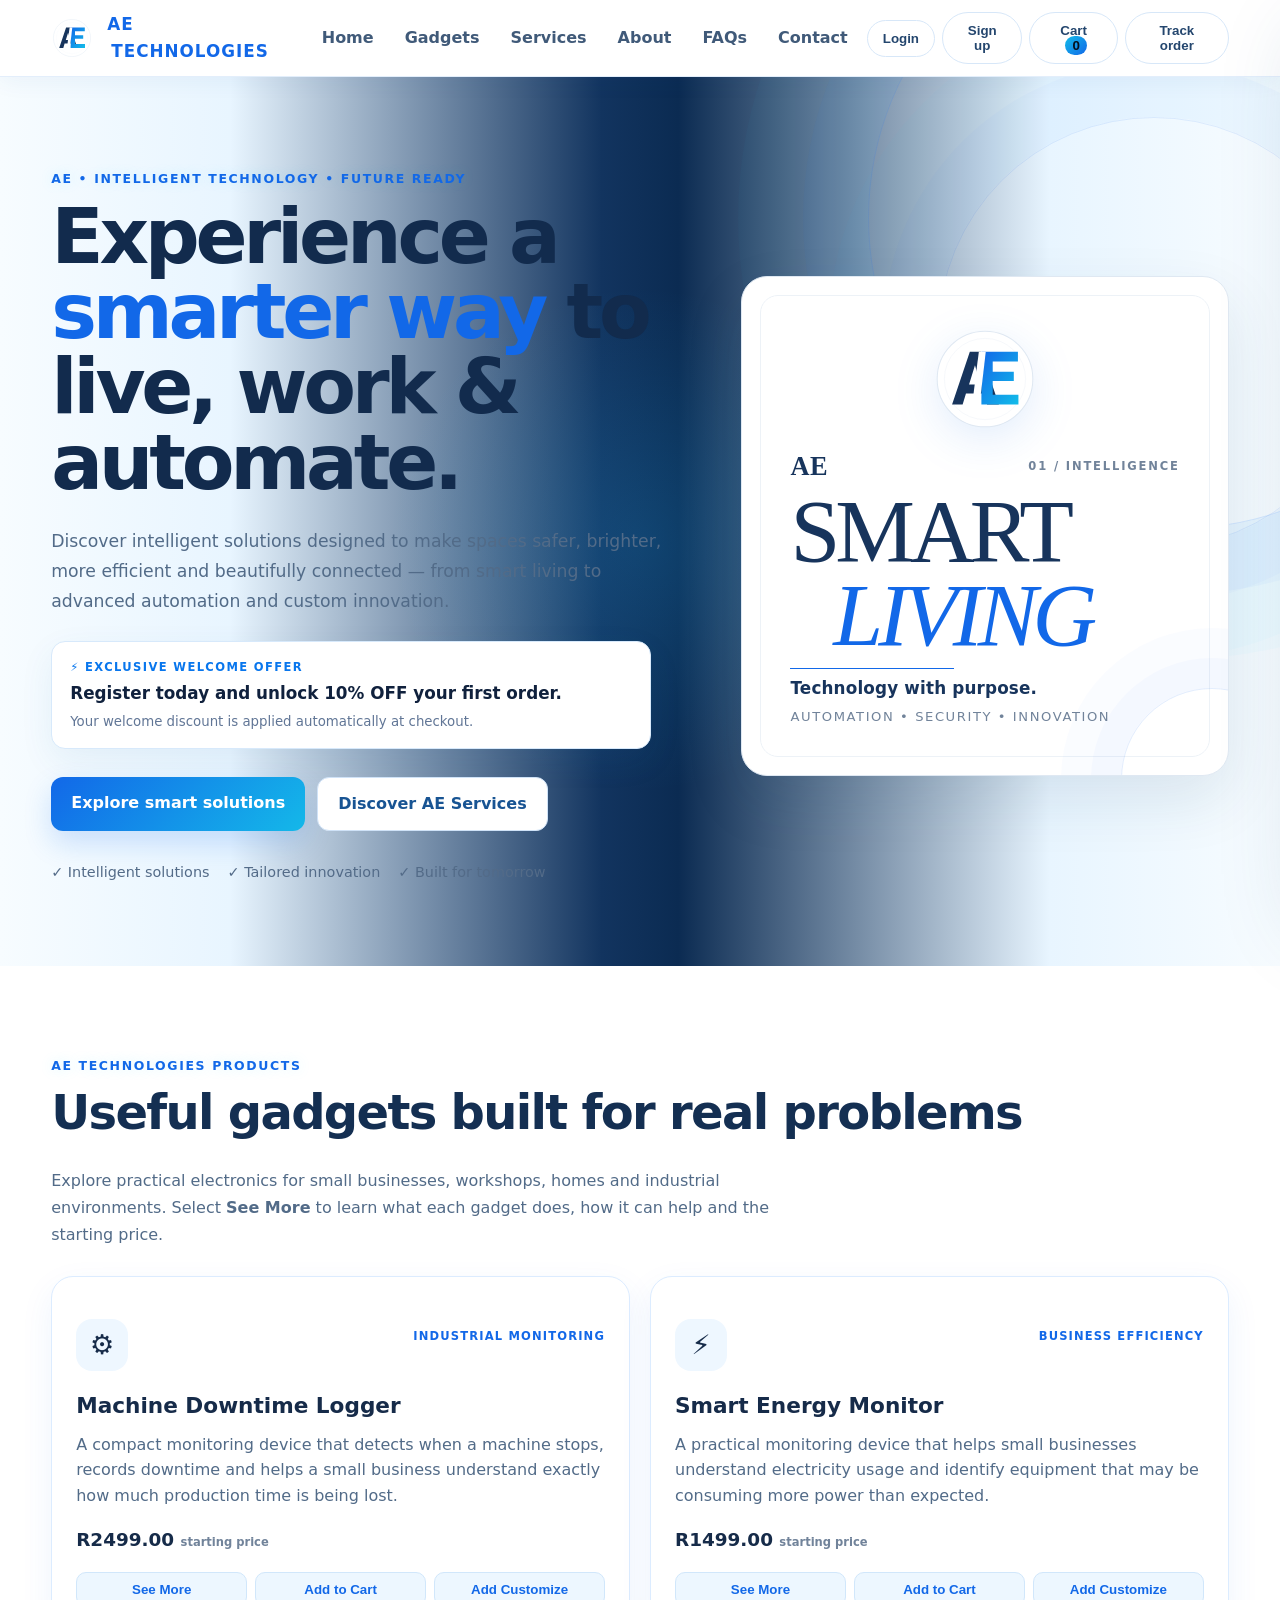
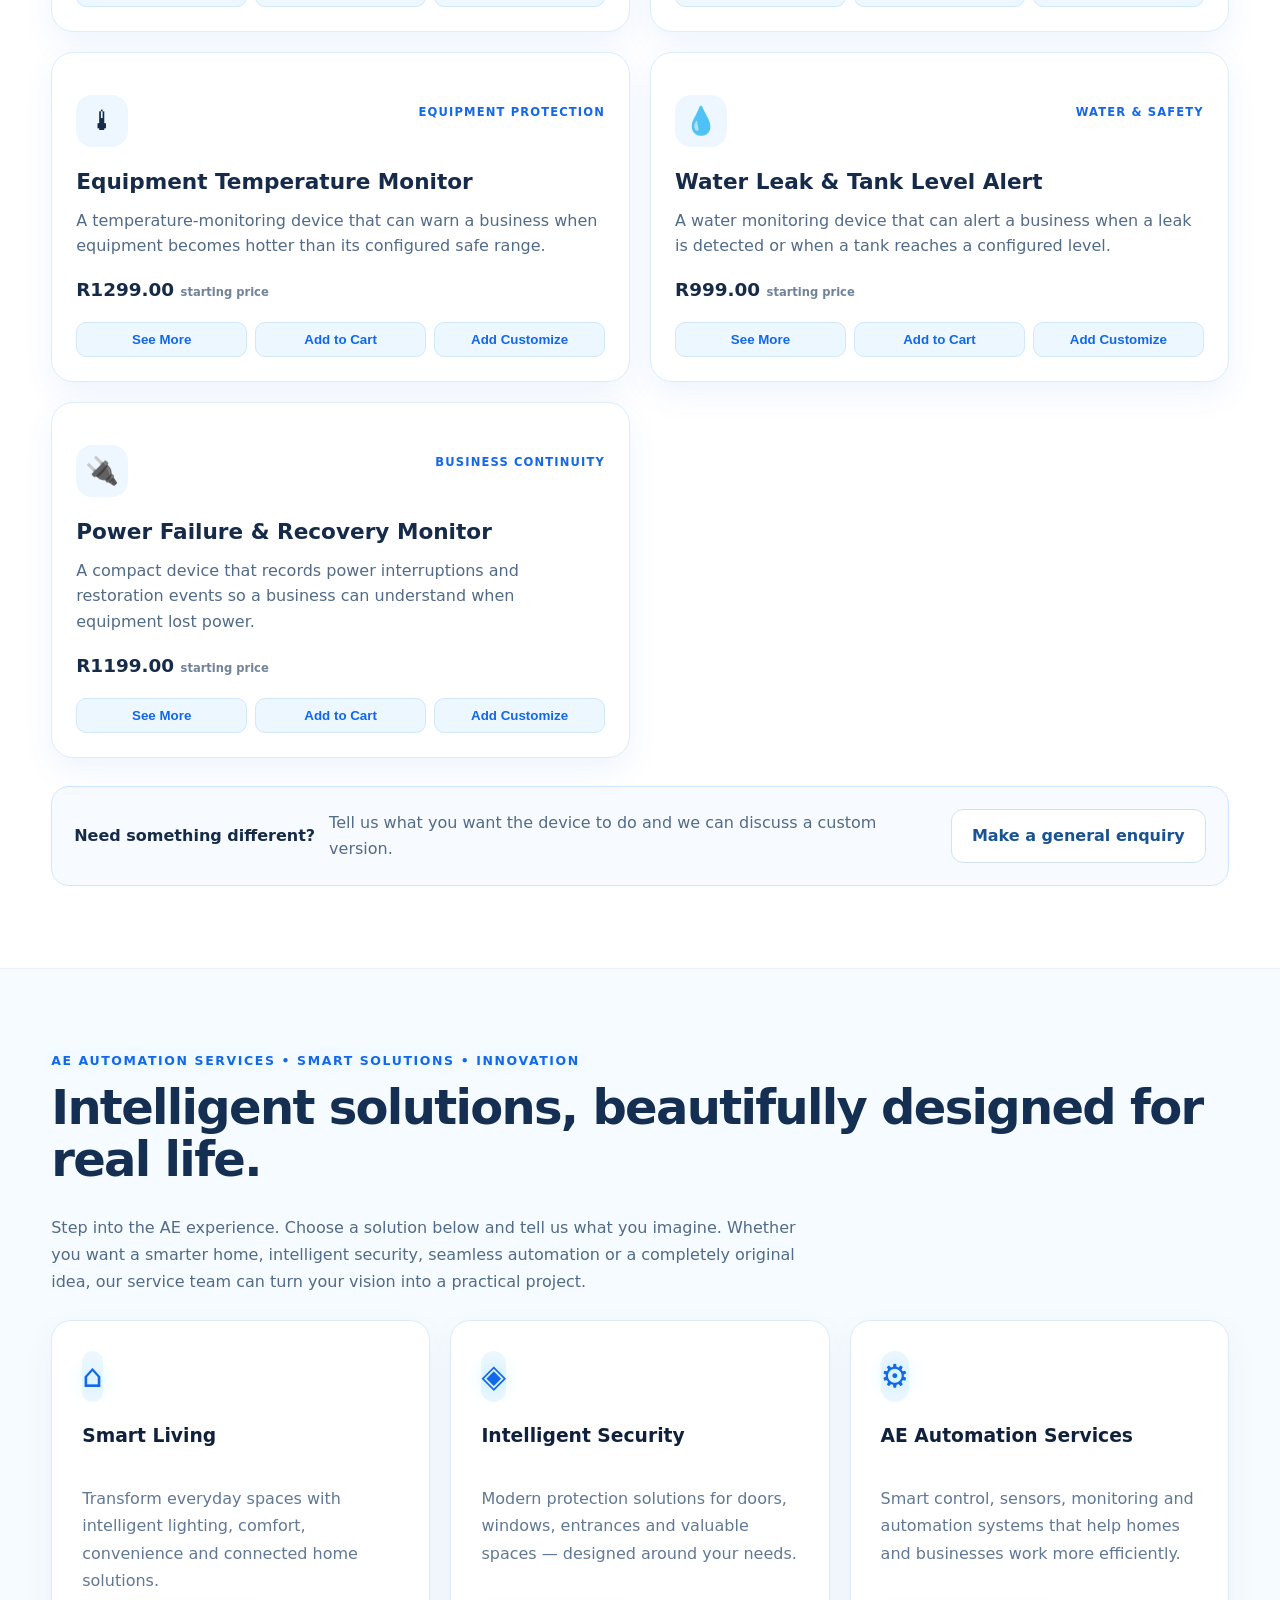
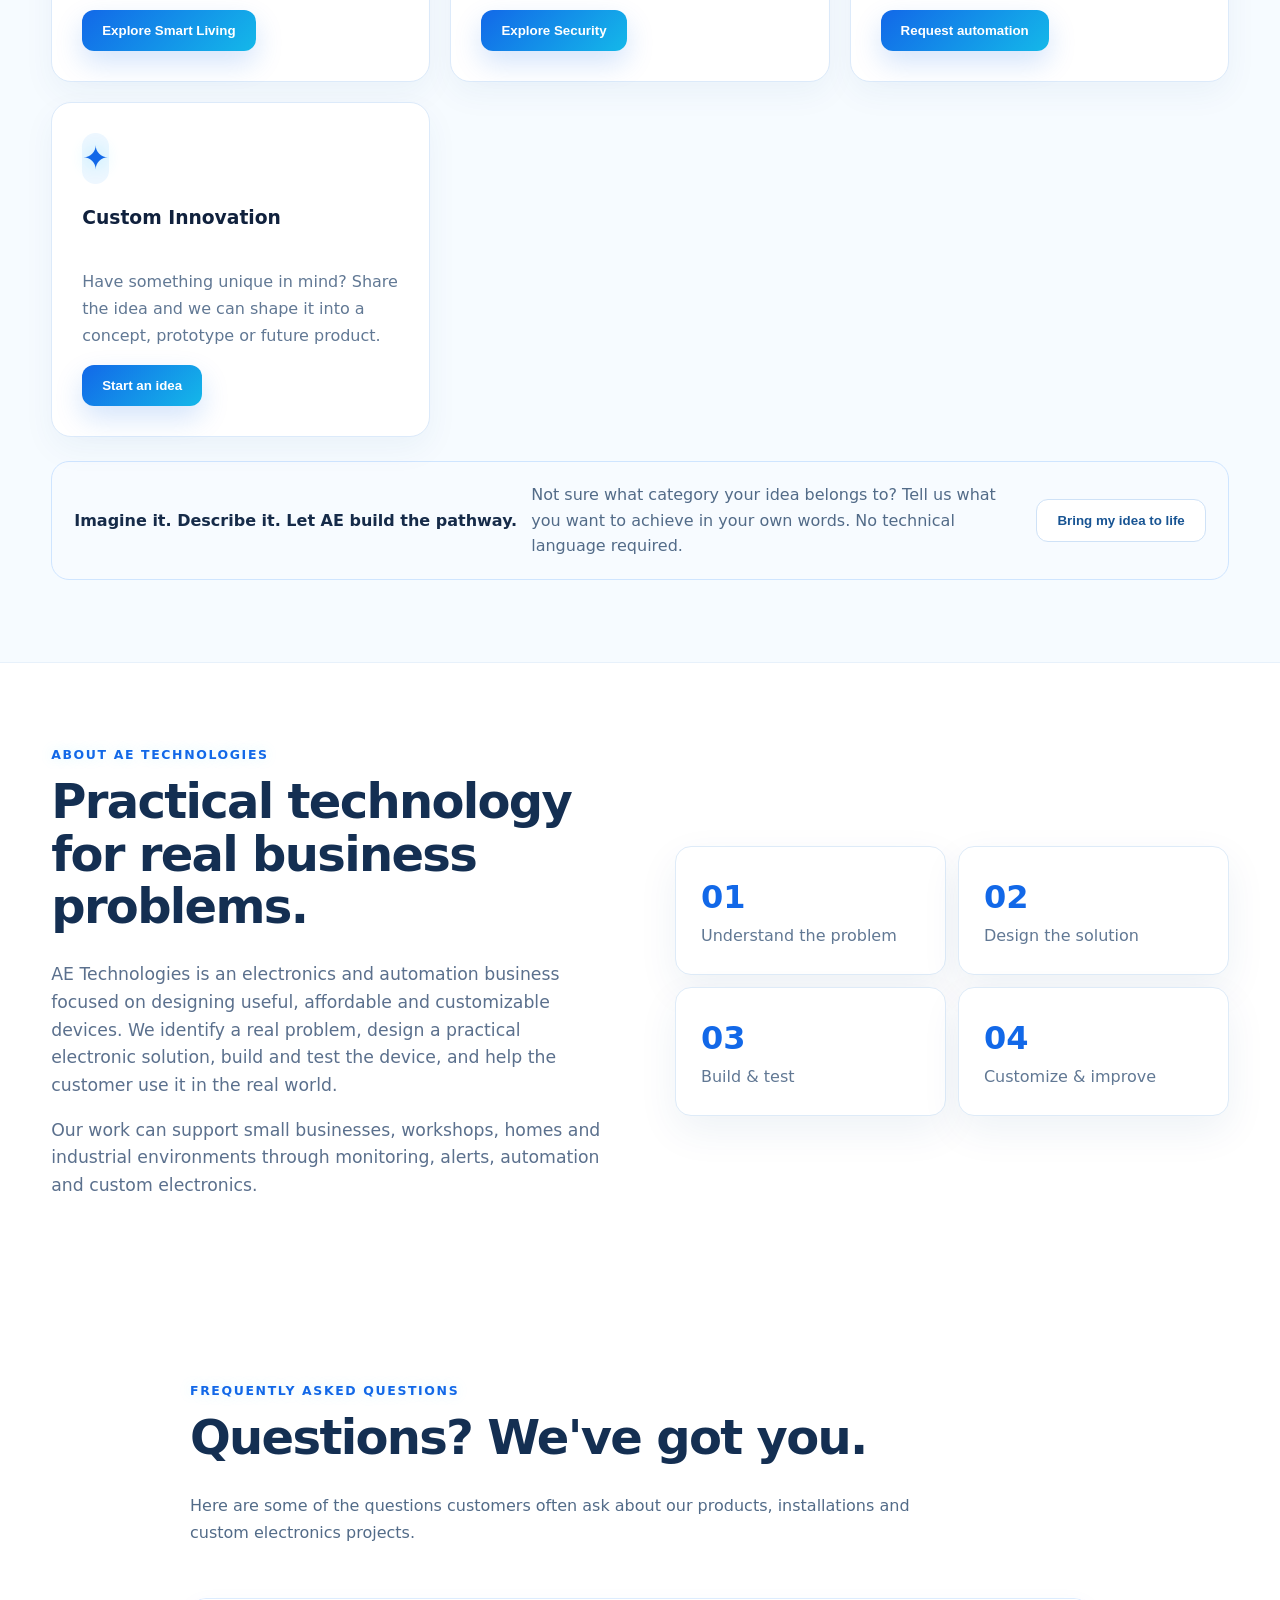
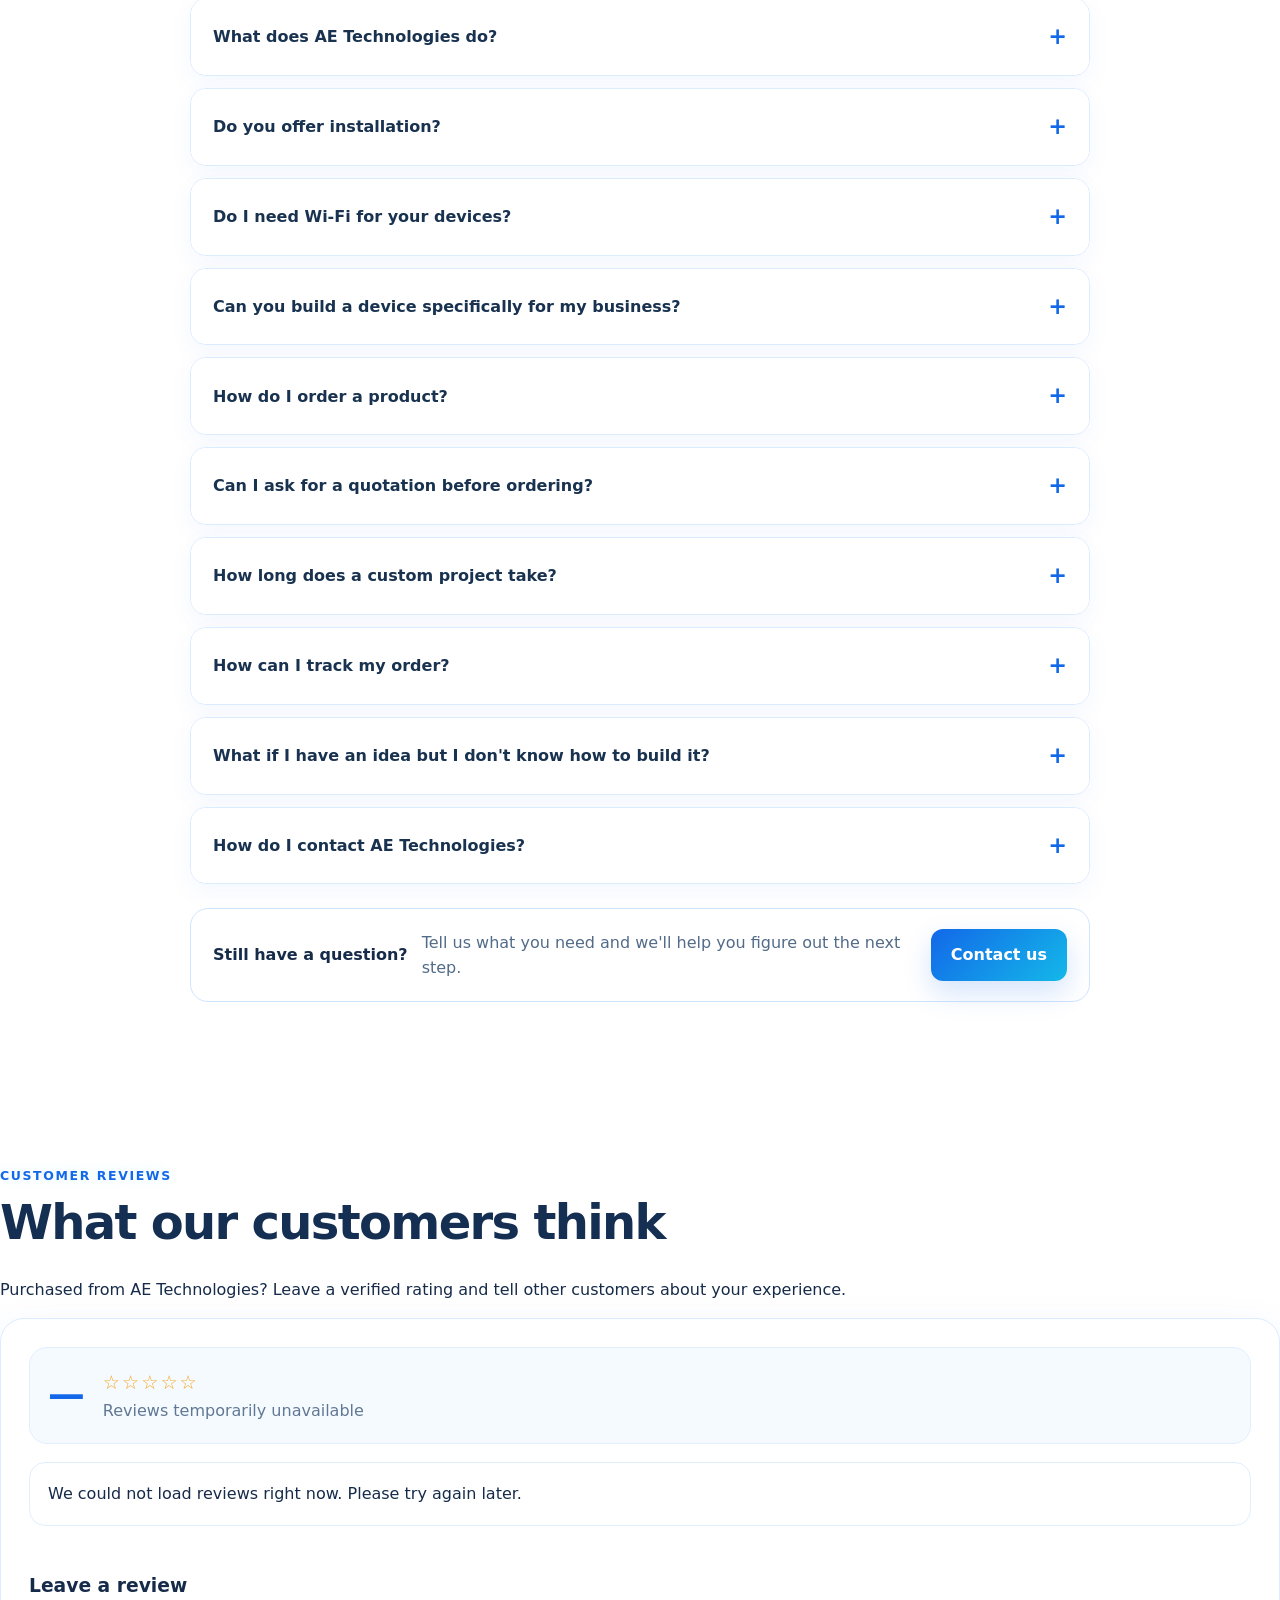
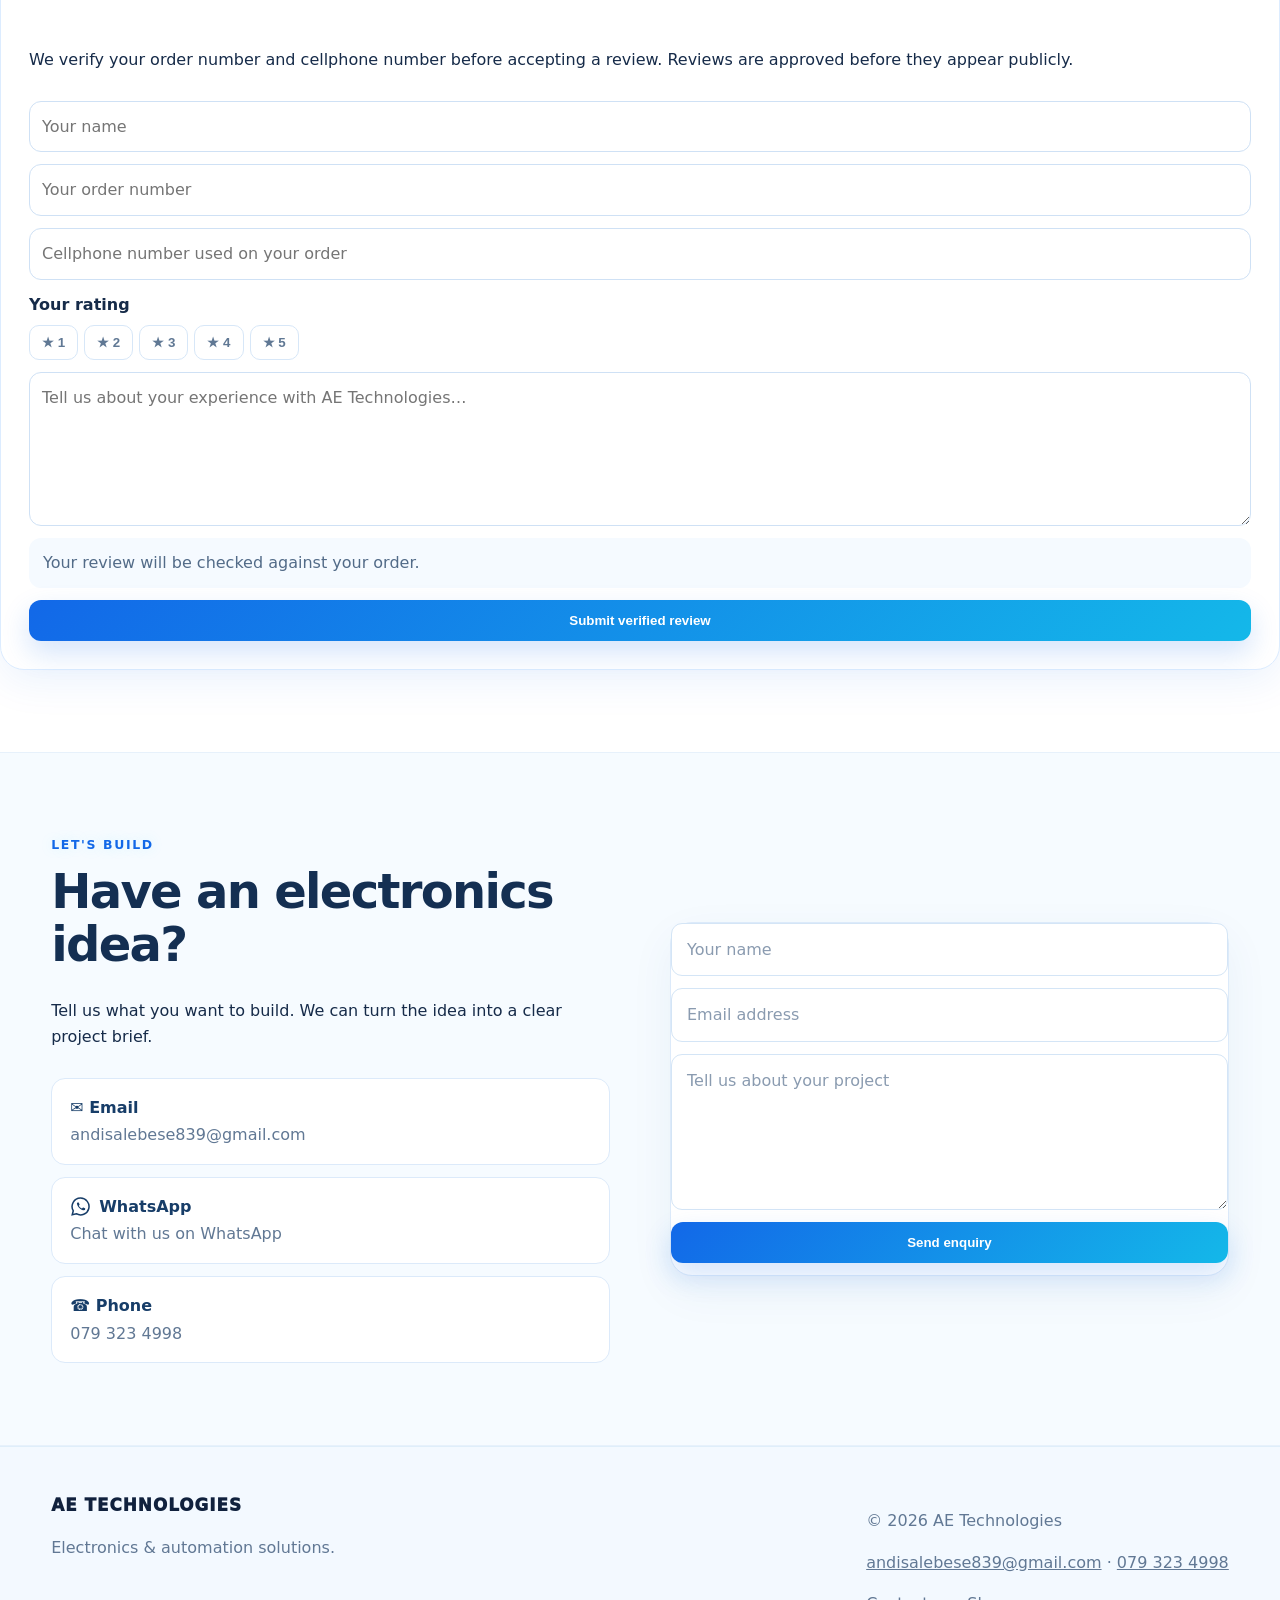
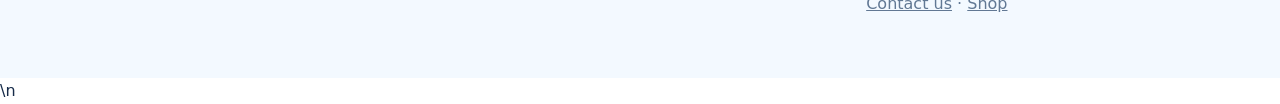
==== index.html @ b5276c99 "Add always-visible customer login and sign-up buttons" ====
<!doctype html>
<html lang="en">
<head>
  <meta charset="UTF-8">
  <meta name="viewport" content="width=device-width, initial-scale=1.0">
  <meta name="description" content="Discover AE by AE Technologies — smart technology, intelligent security, smart living, automation services and innovative products designed for modern homes, businesses and future-ready spaces in South Africa.">
  <meta name="robots" content="index, follow, max-image-preview:large">
  <meta name="google-site-verification" content="7Py_DwdqdRXbnO7nINkFN90CGLYlqG0MR4mzG4XZBLc" />
  <link rel="canonical" href="https://andisalebese839-web.github.io/ANDIELECTRONICS/">
  <script type="application/ld+json">
  {
    "@context":"https://schema.org",
    "@type":"Store",
    "name":"AE Technologies",
    "url":"https://andisalebese839-web.github.io/ANDIELECTRONICS/",
    "email":"andisalebese839@gmail.com",
    "telephone":"+27793234998",
    "description":"AE by AE Technologies delivers smart technology, intelligent security, automation services and innovative products for modern homes and businesses in South Africa.",
    "areaServed":"ZA",
    "hasOfferCatalog":{
      "@type":"OfferCatalog",
      "name":"AE Technologies Products",
      "itemListElement":[
        {"@type":"Offer","itemOffered":{"@type":"Product","name":"Machine Downtime Logger","description":"Monitors a machine's operating light and records when the machine stops and how long the downtime lasts."},"price":"2599","priceCurrency":"ZAR","availability":"https://schema.org/InStock","url":"https://andisalebese839-web.github.io/ANDIELECTRONICS/#shop"},
        {"@type":"Offer","itemOffered":{"@type":"Product","name":"Smart Energy Monitor","description":"Tracks electricity usage so small businesses can understand where energy is being consumed."},"price":"1599","priceCurrency":"ZAR","availability":"https://schema.org/InStock","url":"https://andisalebese839-web.github.io/ANDIELECTRONICS/#shop"},
        {"@type":"Offer","itemOffered":{"@type":"Product","name":"Equipment Temperature Monitor","description":"Monitors equipment temperature and provides an alert when a set limit is reached."},"price":"1399","priceCurrency":"ZAR","availability":"https://schema.org/InStock","url":"https://andisalebese839-web.github.io/ANDIELECTRONICS/#shop"},
        {"@type":"Offer","itemOffered":{"@type":"Product","name":"Water Leak & Tank Level Alert","description":"Detects unwanted water leaks or monitors a tank level and alerts you before a small problem becomes expensive."},"price":"1099","priceCurrency":"ZAR","availability":"https://schema.org/InStock","url":"https://andisalebese839-web.github.io/ANDIELECTRONICS/#shop"},
        {"@type":"Offer","itemOffered":{"@type":"Product","name":"Power Failure & Recovery Monitor","description":"Records power interruptions and recovery events so small businesses can keep a clearer record of outages."},"price":"1299","priceCurrency":"ZAR","availability":"https://schema.org/InStock","url":"https://andisalebese839-web.github.io/ANDIELECTRONICS/#shop"}
      ]
    }
  }
  </script>
  <link rel="stylesheet" href="style.css?v=16">
<style>
.owner-modal{position:fixed;inset:0;background:rgba(7,13,25,.72);display:none;align-items:center;justify-content:center;padding:18px;z-index:1000}
.owner-modal.open{display:flex}.owner-card{width:min(1100px,100%);max-height:92vh;overflow:auto;background:#fff;border-radius:22px;padding:24px;box-shadow:0 24px 80px rgba(0,0,0,.25)}
.owner-card label{display:grid;gap:7px;font-weight:700;margin:12px 0}.owner-card input,.owner-card select{width:100%;box-sizing:border-box;padding:12px;border:1px solid #d8dee8;border-radius:10px;font:inherit}
.owner-note{color:#64748b}.owner-message{margin-top:14px;padding:12px;border-radius:10px}.owner-message:empty{display:none}.owner-message.error{background:#fee2e2;color:#991b1b}.owner-message.success{background:#dcfce7;color:#166534}.owner-message.info{background:#e0f2fe;color:#075985}
.owner-dashboard-head,.owner-order-head{display:flex;justify-content:space-between;gap:16px;align-items:center}.owner-actions{display:flex;gap:8px}.owner-quick-btn{border:1px solid #cfe5ff;background:#f7fbff;color:#1268e8;border-radius:10px;padding:9px 12px;font:inherit;font-weight:800;cursor:pointer}.owner-quick-btn:hover{background:#eef7ff}.owner-orders{display:grid;gap:14px;margin-top:16px}.owner-order{border:1px solid #e2e8f0;border-radius:16px;padding:18px}.owner-order-head small{display:block;color:#64748b;margin-top:4px}.owner-grid{display:grid;grid-template-columns:repeat(3,1fr);gap:10px;margin:16px 0}.owner-grid div{background:#f8fafc;padding:10px;border-radius:10px}.owner-grid small{display:block;color:#64748b;margin-bottom:4px}.owner-status{display:flex;gap:10px;align-items:center;margin-top:14px}.owner-status select{max-width:280px}.owner-modal .cart-head{margin-bottom:8px}
@media(max-width:720px){.owner-grid{grid-template-columns:1fr}.owner-dashboard-head,.owner-order-head{align-items:flex-start;flex-direction:column}.owner-status{align-items:stretch;flex-direction:column}.owner-status select{max-width:none}.owner-card{padding:16px}}
</style><style>.account-switch{display:flex;gap:8px;margin:0 0 18px}.account-tab{flex:1;border:1px solid #cfe1f5;background:#fff;color:#526b88;border-radius:10px;padding:11px;font:inherit;font-weight:800;cursor:pointer}.account-tab.active{background:#1268e8;border-color:#1268e8;color:#fff}</style><style>.site-review-box{background:#fff;border:1px solid #dcecff;border-radius:24px;padding:28px;box-shadow:0 12px 40px rgba(18,104,232,.08)}.site-review-summary{display:flex;align-items:center;gap:18px;padding:18px;border-radius:18px;background:#f5faff;border:1px solid #e1efff}.site-review-average{font-size:2.3rem;font-weight:900;color:#1268e8}.site-stars{color:#f5a623;letter-spacing:2px;font-size:1.2rem}.site-review-count{color:#617894}.site-review-list{display:grid;gap:12px;margin:18px 0}.site-review-card,.site-review-empty{padding:18px;border:1px solid #e1efff;border-radius:16px;background:#fff}.site-review-head{display:flex;justify-content:space-between;gap:12px}.site-review-card p{color:#526b88;line-height:1.6;white-space:pre-wrap}.site-review-form{display:grid;gap:12px;margin-top:26px}.site-review-form input,.site-review-form textarea{width:100%;box-sizing:border-box;padding:12px;border:1px solid #cfe1f5;border-radius:12px;font:inherit}.site-rating-picker{display:flex;gap:6px;flex-wrap:wrap;margin-top:8px}.site-rating-choice{border:1px solid #d7e7f8;background:#fff;border-radius:10px;padding:9px 12px;cursor:pointer;font-weight:800;color:#607894}.site-rating-choice.active{border-color:#f5a623;background:#fff8e8;color:#9a6500}.site-review-status{padding:12px 14px;border-radius:12px;background:#f5faff;color:#526b88}.site-review-status.success{background:#effcf5;color:#087443}.site-review-status.error{background:#fff2f0;color:#b42318}</style><style>
.service-intro{max-width:760px;color:#526b88;line-height:1.7;margin:0 0 24px}
.service-action-card{display:flex;flex-direction:column;align-items:flex-start}
.service-action-card .btn{margin-top:auto}
.service-cta{margin-top:24px;padding:20px 22px;border:1px solid #cfe5ff;border-radius:18px;background:#f7fbff;display:flex;align-items:center;gap:14px;flex-wrap:wrap}
.service-cta span{color:#526b88;flex:1 1 300px}.ai-badge{display:inline-block;margin:12px auto 0;padding:7px 12px;border:1px solid #b9ddff;border-radius:999px;background:#f2f9ff;color:#1268e8;font-size:.72rem;font-weight:900;letter-spacing:.12em}.service-action-card{min-height:260px}
.service-request-modal{position:fixed;inset:0;background:rgba(7,13,25,.72);display:none;align-items:center;justify-content:center;padding:18px;z-index:1100}
.service-request-modal.open{display:flex}
.service-request-card{width:min(720px,100%);max-height:92vh;overflow:auto;background:#fff;border-radius:24px;padding:26px;box-shadow:0 24px 80px rgba(0,0,0,.28)}
.service-request-intro{color:#526b88;line-height:1.6}
.service-request-form{display:grid;gap:13px}
.service-request-form label{display:grid;gap:7px;font-weight:700}
.service-request-form label span{font-weight:400;color:#64748b}
.service-request-form input,.service-request-form select,.service-request-form textarea{width:100%;box-sizing:border-box;padding:12px 13px;border:1px solid #cfe1f5;border-radius:12px;font:inherit;background:#fff}
.service-request-form textarea{resize:vertical}
.service-request-status{padding:12px 14px;border-radius:12px;background:#f5faff;color:#526b88}
.service-request-status.success{background:#effcf5;color:#087443}
.service-request-status.error{background:#fff2f0;color:#b42318}
@media(max-width:720px){.service-request-card{padding:18px}.service-cta{align-items:flex-start;flex-direction:column}}
</style>
<style>
.product-details-modal{position:fixed;inset:0;background:rgba(7,13,25,.72);display:none;align-items:center;justify-content:center;padding:18px;z-index:1050}
.product-details-modal.open{display:flex}
.product-details-card{width:min(820px,100%);max-height:92vh;overflow:auto;background:#fff;border-radius:24px;padding:28px;box-shadow:0 24px 80px rgba(0,0,0,.28)}
.product-details-card .cart-head{display:flex;justify-content:space-between;align-items:flex-start;gap:16px;margin-bottom:12px}
.product-details-card .cart-head button{border:0;background:transparent;font-size:2rem;cursor:pointer;line-height:1}
.product-detail-top{display:grid;grid-template-columns:minmax(220px,340px) 1fr;gap:24px;align-items:center}
.product-detail-image img{width:100%;aspect-ratio:4/3;object-fit:cover;border-radius:18px;background:#eef6ff}
.product-detail-price{font-size:2rem;font-weight:900;margin:8px 0 2px;color:#1268e8}
.product-detail-install{color:#64748b;margin-top:0}
.product-details-card h3{margin-top:24px;margin-bottom:8px}
.product-details-card p{line-height:1.65;color:#526b88}
.product-benefits{display:grid;gap:10px;padding-left:0;list-style:none;color:#334155}
.product-detail-actions{display:flex;gap:10px;flex-wrap:wrap;margin-top:26px}
@media(max-width:720px){.product-details-card{padding:18px}.product-detail-top{grid-template-columns:1fr}.product-detail-actions .btn{width:100%;box-sizing:border-box;text-align:center}}
</style><style>
.faq-section{background:#f7fbff}
.faq-wrap{max-width:900px;margin:0 auto}
.faq-list{display:grid;gap:12px;margin-top:28px}
.faq-item{background:#fff;border:1px solid #dcecff;border-radius:16px;overflow:hidden;box-shadow:0 8px 24px rgba(18,104,232,.05)}
.faq-question{width:100%;border:0;background:#fff;padding:20px 22px;display:flex;align-items:center;justify-content:space-between;gap:18px;text-align:left;font:inherit;font-weight:800;color:#18324f;cursor:pointer}
.faq-question:hover{background:#f8fbff}
.faq-icon{font-size:1.4rem;color:#1268e8;transition:transform .2s ease;flex:none}
.faq-item.open .faq-icon{transform:rotate(45deg)}
.faq-answer{display:grid;grid-template-rows:0fr;transition:grid-template-rows .25s ease}
.faq-answer-inner{overflow:hidden;color:#526b88;line-height:1.7;padding:0 22px}
.faq-item.open .faq-answer{grid-template-rows:1fr}
.faq-item.open .faq-answer-inner{padding-bottom:20px}
.faq-cta{margin-top:24px;padding:20px 22px;border:1px solid #cfe5ff;border-radius:18px;background:#fff;display:flex;align-items:center;gap:14px;flex-wrap:wrap}
.faq-cta span{color:#526b88;flex:1 1 300px}
@media(max-width:720px){.faq-question{padding:17px}.faq-answer-inner{padding-left:17px;padding-right:17px}.faq-item.open .faq-answer-inner{padding-bottom:17px}.faq-cta{align-items:flex-start;flex-direction:column}}
</style><style>
.payment-instructions{margin-top:8px;padding:18px;border:1px solid #cfe5ff;border-radius:16px;background:#f7fbff}
.payment-instructions h3{margin:4px 0 8px}.payment-instructions p{color:#526b88;line-height:1.55}
.bank-details{display:grid;grid-template-columns:repeat(2,minmax(0,1fr));gap:10px;margin:14px 0}
.bank-details div{padding:10px 12px;background:#fff;border:1px solid #e1efff;border-radius:10px}
.bank-details span{display:block;color:#64748b;font-size:.82rem;margin-bottom:3px}.bank-details strong{word-break:break-word}
.payment-warning{font-size:.9rem;margin-bottom:0}.field-help{display:block;color:#64748b;font-size:.85rem;font-weight:400}
.checkout-form input[type=file]{padding:10px;background:#fff}
@media(max-width:720px){.bank-details{grid-template-columns:1fr}}
</style><style>.whatsapp-contact-label{display:inline-flex;align-items:center;gap:8px}.whatsapp-logo{width:21px;height:21px;display:inline-block;flex:none}</style><style>.payment-proof-options{margin-top:14px;padding:14px;border:1px solid #e1efff;border-radius:12px;background:#fff;display:grid;gap:8px}.payment-proof-options>span{color:#64748b;font-size:.9rem;line-height:1.5}.payment-proof-buttons{display:flex;gap:8px;flex-wrap:wrap}@media(max-width:720px){.payment-proof-buttons .small-btn{width:100%;box-sizing:border-box;text-align:center}}</style></head>
<body>
<header class="site-header">
  <div class="container nav">
    <a class="brand" href="#home"><img class="brand-logo" src="logo.svg" alt="AE AE Technologies logo"><span class="brand-name">AE <span>TECHNOLOGIES</span></span></a>
    <button class="menu-btn" id="menuBtn" aria-label="Open menu">☰</button>
    <nav id="navLinks">
      <a href="#home">Home</a><a href="#shop">Shop</a><a href="#services">Services</a><a href="#about">About</a><a href="#faq">FAQs</a><a href="#contact">Contact</a>
      <button class="account-btn" id="loginBtn" type="button">Login</button><button class="account-btn" id="signupBtn" type="button">Sign up</button><button class="cart-btn" id="cartBtn">Cart <span id="cartCount">0</span></button><button class="track-btn" id="trackBtn">Track order</button><button class="owner-quick-btn" id="ownerQuickBtn" type="button" hidden>Admin</button>
    </nav>
  </div>
</header>

<main>
<section id="home" class="hero">
  <div class="container hero-grid">
    <div>
      <p class="eyebrow">AE • INTELLIGENT TECHNOLOGY • FUTURE READY</p>
      <h1>Experience a <span>smarter way</span> to live, work & automate.</h1>
      <p class="hero-text">Discover intelligent solutions designed to make spaces safer, brighter, more efficient and beautifully connected — from smart living to advanced automation and custom innovation.</p>
      <div class="welcome-offer"><span>⚡ EXCLUSIVE WELCOME OFFER</span><strong>Register today and unlock 10% OFF your first order.</strong><small>Your welcome discount is applied automatically at checkout.</small></div>
      <div class="hero-actions"><a class="btn primary" href="#shop">Explore smart solutions</a><a class="btn ghost" href="#services">Discover AE Services</a></div>
      <div class="trust"><span>✓ Intelligent solutions</span><span>✓ Tailored innovation</span><span>✓ Built for tomorrow</span></div>
    </div>
    <div class="hero-card hero-type">
      <div class="hero-logo-mark"><img src="logo.svg" alt="AE AE Technologies logo"></div><div class="hero-type-top"><span>AE</span><span>01 / INTELLIGENCE</span></div>
      <div class="hero-type-word">SMART</div>
      <div class="hero-type-word accent">LIVING</div>
      <div class="hero-type-line"></div>
      <div class="hero-type-bottom">
        <strong>Technology with purpose.</strong>
        <p>Automation • Security • Innovation</p>
      </div>
    </div>
  </div>
</section>

<section id="shop" class="section">
  <div class="container">
    <div class="section-head"><div><p class="eyebrow">AE TECHNOLOGIES SHOP</p><h2>Practical technology for small business problems</h2></div><input id="search" class="search" type="search" placeholder="Search our products..."></div>
    <div class="chips" id="categories"></div>
    <div class="product-grid" id="productGrid"></div>
  </div>
</section>

<section id="services" class="section muted">
  <div class="container">
    <p class="eyebrow">AE AUTOMATION SERVICES • SMART SOLUTIONS • INNOVATION</p>
    <h2>Intelligent solutions, beautifully designed for real life.</h2>
    <p class="service-intro">Step into the AE experience. Choose a solution below and tell us what you imagine. Whether you want a smarter home, intelligent security, seamless automation or a completely original idea, our service team can turn your vision into a practical project.</p>
    <div class="service-grid">
      <article class="service-action-card">
        <div class="icon">⌂</div><h3>Smart Living</h3>
        <p>Transform everyday spaces with intelligent lighting, comfort, convenience and connected home solutions.</p>
        <button class="btn primary service-request-btn" type="button" data-service="Smart Living">Explore Smart Living</button>
      </article>
      <article class="service-action-card">
        <div class="icon">◈</div><h3>Intelligent Security</h3>
        <p>Modern protection solutions for doors, windows, entrances and valuable spaces — designed around your needs.</p>
        <button class="btn primary service-request-btn" type="button" data-service="Intelligent Security">Explore Security</button>
      </article>
      <article class="service-action-card">
        <div class="icon">⚙</div><h3>AE Automation Services</h3>
        <p>Smart control, sensors, monitoring and automation systems that help homes and businesses work more efficiently.</p>
        <button class="btn primary service-request-btn" type="button" data-service="AE Automation Services">Request automation</button>
      </article>
      <article class="service-action-card">
        <div class="icon">✦</div><h3>Custom Innovation</h3>
        <p>Have something unique in mind? Share the idea and we can shape it into a concept, prototype or future product.</p>
        <button class="btn primary service-request-btn" type="button" data-service="Custom Innovation">Start an idea</button>
      </article>
    </div>
    <div class="service-cta">
      <strong>Imagine it. Describe it. Let AE build the pathway.</strong>
      <span>Not sure what category your idea belongs to? Tell us what you want to achieve in your own words. No technical language required.</span>
      <button class="btn ghost service-request-btn" type="button" data-service="Custom Innovation">Bring my idea to life</button>
    </div>
  </div>
</section>

<section id="about" class="section">
  <div class="container about-grid">
    <div><p class="eyebrow">ABOUT AE TECHNOLOGIES</p><h2>Technology made practical.</h2><p>AE Technologies is focused on accessible electronics, automation and useful products. The goal is simple: understand the problem first, then build technology that makes the solution easier.</p></div>
    <div class="stats"><div><strong>01</strong><span>Understand</span></div><div><strong>02</strong><span>Design</span></div><div><strong>03</strong><span>Build</span></div><div><strong>04</strong><span>Improve</span></div></div>
  </div>
</section>

<section id="faq" class="section faq-section">
  <div class="container faq-wrap">
    <div class="section-head">
      <div>
        <p class="eyebrow">FREQUENTLY ASKED QUESTIONS</p>
        <h2>Questions? We've got you.</h2>
        <p class="service-intro">Here are some of the questions customers often ask about our products, installations and custom electronics projects.</p>
      </div>
    </div>
    <div class="faq-list">
      <article class="faq-item">
        <button class="faq-question" type="button" aria-expanded="false">What does AE Technologies do?<span class="faq-icon">+</span></button>
        <div class="faq-answer"><div class="faq-answer-inner">AE Technologies designs practical electronics, monitoring devices, automation solutions and custom projects for homes and small businesses. We focus on solving a real problem first, then choosing the technology that fits it.</div></div>
      </article>
      <article class="faq-item">
        <button class="faq-question" type="button" aria-expanded="false">Do you offer installation?<span class="faq-icon">+</span></button>
        <div class="faq-answer"><div class="faq-answer-inner">Yes. Selected products have an installation option with a separate installation price shown on the product card. If your project is custom, we can discuss the installation requirements before giving you a quotation.</div></div>
      </article>
      <article class="faq-item">
        <button class="faq-question" type="button" aria-expanded="false">Do I need Wi-Fi for your devices?<span class="faq-icon">+</span></button>
        <div class="faq-answer"><div class="faq-answer-inner">It depends on the product. Some monitoring devices can work without Wi-Fi, while connected solutions may use Wi-Fi or another communication method. We will explain the requirements for the specific solution you choose.</div></div>
      </article>
      <article class="faq-item">
        <button class="faq-question" type="button" aria-expanded="false">Can you build a device specifically for my business?<span class="faq-icon">+</span></button>
        <div class="faq-answer"><div class="faq-answer-inner">Yes. Our Custom Innovation service is for ideas that do not fit a standard product. Tell us what problem you are experiencing, what you want the device to do and where it will be used. You do not need to know the technical terms.</div></div>
      </article>
      <article class="faq-item">
        <button class="faq-question" type="button" aria-expanded="false">How do I order a product?<span class="faq-icon">+</span></button>
        <div class="faq-answer"><div class="faq-answer-inner">Choose a product, read the details, then add it to your cart or make an inquiry. At checkout, provide your customer and delivery details and follow the available payment instructions.</div></div>
      </article>
      <article class="faq-item">
        <button class="faq-question" type="button" aria-expanded="false">Can I ask for a quotation before ordering?<span class="faq-icon">+</span></button>
        <div class="faq-answer"><div class="faq-answer-inner">Absolutely. Use the Make an Inquiry option on a product or contact us with your requirements. This is especially useful for multiple units, custom features, installations or business projects.</div></div>
      </article>
      <article class="faq-item">
        <button class="faq-question" type="button" aria-expanded="false">How long does a custom project take?<span class="faq-icon">+</span></button>
        <div class="faq-answer"><div class="faq-answer-inner">The timeline depends on the complexity of the project, the components required and whether a prototype is needed. After reviewing your idea, we can discuss the expected development and installation timeline.</div></div>
      </article>
      <article class="faq-item">
        <button class="faq-question" type="button" aria-expanded="false">How can I track my order?<span class="faq-icon">+</span></button>
        <div class="faq-answer"><div class="faq-answer-inner">After placing an order, you receive a unique order number. You can use the Track order option on the website to check the status of your order.</div></div>
      </article>
      <article class="faq-item">
        <button class="faq-question" type="button" aria-expanded="false">What if I have an idea but I don't know how to build it?<span class="faq-icon">+</span></button>
        <div class="faq-answer"><div class="faq-answer-inner">That is exactly what our Custom Innovation service is for. Describe the problem or the result you want in normal language. We can help turn the idea into a clearer project concept and identify the electronics needed.</div></div>
      </article>
      <article class="faq-item">
        <button class="faq-question" type="button" aria-expanded="false">How do I contact AE Technologies?<span class="faq-icon">+</span></button>
        <div class="faq-answer"><div class="faq-answer-inner">You can contact us by email, WhatsApp or phone using the details in the Contact section. You can also submit a project enquiry directly through the website.</div></div>
      </article>
    </div>
    <div class="faq-cta">
      <strong>Still have a question?</strong>
      <span>Tell us what you need and we'll help you figure out the next step.</span>
      <a class="btn primary" href="#contact">Contact us</a>
    </div>
  </div>
</section>

<section id="reviews" class="section">
  <div class="section-heading"><p class="eyebrow">CUSTOMER REVIEWS</p><h2>What our customers think</h2><p>Purchased from AE Technologies? Leave a verified rating and tell other customers about your experience.</p></div>
  <div class="site-review-box">
    <div class="site-review-summary"><div class="site-review-average" id="siteReviewAverage">—</div><div><div class="site-stars" id="siteReviewStars">☆☆☆☆☆</div><div class="site-review-count" id="siteReviewCount">Loading reviews…</div></div></div>
    <div class="site-review-list" id="siteReviewList"><div class="site-review-empty">Loading customer reviews…</div></div>
    <form id="siteReviewForm" class="site-review-form">
      <h3>Leave a review</h3>
      <p>We verify your order number and cellphone number before accepting a review. Reviews are approved before they appear publicly.</p>
      <input id="siteReviewName" type="text" placeholder="Your name" required>
      <input id="siteReviewOrder" type="text" placeholder="Your order number" required>
      <input id="siteReviewPhone" type="tel" placeholder="Cellphone number used on your order" required>
      <div><strong>Your rating</strong><div class="site-rating-picker">
        <button type="button" class="site-rating-choice" data-rating="1">★ 1</button><button type="button" class="site-rating-choice" data-rating="2">★ 2</button><button type="button" class="site-rating-choice" data-rating="3">★ 3</button><button type="button" class="site-rating-choice" data-rating="4">★ 4</button><button type="button" class="site-rating-choice" data-rating="5">★ 5</button>
      </div><input id="siteReviewRating" type="hidden"></div>
      <textarea id="siteReviewText" rows="5" placeholder="Tell us about your experience with AE Technologies…" required minlength="5"></textarea>
      <div id="siteReviewStatus" class="site-review-status">Your review will be checked against your order.</div>
      <button class="btn primary" type="submit">Submit verified review</button>
    </form>
  </div>
</section>

<section id="contact" class="section muted">
  <div class="container contact-grid">
    <div>
      <p class="eyebrow">LET'S BUILD</p>
      <h2>Have an electronics idea?</h2>
      <p>Tell us what you want to build. We can turn the idea into a clear project brief.</p>
      <div class="contact-details">
        <a href="mailto:andisalebese839@gmail.com"><strong>✉ Email</strong><span>andisalebese839@gmail.com</span></a>
        <a href="https://wa.me/27793234998?text=Hello%20Andi%20Electronics%2C%20I%20would%20like%20to%20make%20an%20enquiry." target="_blank" rel="noopener" aria-label="Chat with AE Technologies on WhatsApp"><strong class="whatsapp-contact-label"><svg class="whatsapp-logo" viewBox="0 0 32 32" aria-hidden="true" focusable="false"><path d="M16 3.2A12.8 12.8 0 0 0 5 22.55L3.4 28.6l6.2-1.62A12.8 12.8 0 1 0 16 3.2Z" fill="none" stroke="currentColor" stroke-width="2.3"/><path d="M11.1 10.2c.35-.45.75-.48 1.2-.48h.55c.3 0 .52.16.65.5l1.02 2.55c.14.36.1.62-.13.9l-.68.8c-.16.2-.18.4-.06.62.5.9 1.15 1.65 1.9 2.3.75.65 1.62 1.15 2.55 1.5.22.08.4.02.56-.16l.82-.96c.22-.26.5-.34.83-.2l2.5 1.15c.36.16.48.4.4.77l-.2.9c-.1.48-.35.78-.8.98-.75.34-1.58.37-2.4.18-1.4-.33-2.85-1.1-4.35-2.3-1.5-1.2-2.72-2.58-3.65-4.12-.8-1.33-1.23-2.5-1.3-3.52-.06-.58.07-1.04.4-1.4Z" fill="currentColor"/></svg> WhatsApp</strong><span>Chat with us on WhatsApp</span></a>
        <a href="tel:+27793234998"><strong>☎ Phone</strong><span>079 323 4998</span></a>
      </div>
    </div>
    <form id="contactForm" class="contact-form" action="https://formspree.io/f/mnpndglk" method="POST">
      <input required name="name" placeholder="Your name">
      <input required type="email" name="email" placeholder="Email address">
      <textarea required name="message" rows="5" placeholder="Tell us about your project"></textarea>
      <button class="btn primary" type="submit">Send enquiry</button>
      <small id="formStatus"></small>
    </form>
  </div>
</section>
</main>

<a class="whatsapp-float" href="https://wa.me/27793234998?text=Hello%20Andi%20Electronics%2C%20I%20would%20like%20to%20make%20an%20enquiry." target="_blank" rel="noopener" aria-label="Chat with AE Technologies on WhatsApp">💬</a>

<footer><div class="container footer">
  <div><a class="brand" href="#home">ANDI<span>ELECTRONICS</span></a><p>Electronics & automation solutions.</p></div>
  <div><p>© <span id="year"></span> AE Technologies</p><p><a href="mailto:andisalebese839@gmail.com">andisalebese839@gmail.com</a> · <a href="tel:+27793234998">079 323 4998</a></p><p><a href="#contact">Contact us</a> · <a href="#shop">Shop</a></p></div>
</div></footer>

<aside class="cart-drawer" id="cartDrawer" aria-hidden="true">
  <div class="cart-head"><h2>Your cart</h2><button type="button" id="closeCart" aria-label="Close cart">×</button></div>
  <div id="cartItems"></div>
  <div class="cart-bottom">
    <div><span>Products</span><strong id="cartTotal">R0.00</strong></div>
    <button class="btn primary" id="checkoutBtn">Proceed to checkout</button>
  </div>
</aside>

<div class="checkout-modal" id="checkoutModal" aria-hidden="true">
  <div class="checkout-card">
    <div class="cart-head"><div><p class="eyebrow">ORDER REQUEST</p><h2>Checkout</h2></div><button type="button" id="closeCheckout" aria-label="Close checkout">×</button></div>
    <div id="checkoutSummary" class="checkout-summary"></div>
    <form id="checkoutForm" class="checkout-form" enctype="multipart/form-data">
      <input type="hidden" name="_subject" id="orderSubjectField" value="New AE Technologies Order Request">
      <input type="hidden" name="order_number" id="orderNumberField">
      <input type="hidden" name="order_items" id="orderItemsField">
      <input type="hidden" name="product_total" id="productTotalField">
      <input type="hidden" name="installation_total" id="installationTotalField">
      <input type="hidden" name="order_total" id="orderTotalField"><input type="hidden" name="discount_total" id="discountTotalField"><input type="hidden" name="tracking_link" id="trackingLinkField">
      <label>Customer name<input required name="customer_name" id="checkoutCustomerName" autocomplete="name" placeholder="Enter your full name"></label><label>Email address<input required type="email" name="email" id="checkoutEmail" autocomplete="email" placeholder="Enter your email address"><span class="field-help">We will use this email address for your order details and future order communication.</span></label><label>Customer cellphone<input required type="tel" name="customer_phone" id="checkoutCustomerPhone" autocomplete="tel" placeholder="Register first"></label><div id="accountCheckoutNote" class="account-checkout-note">Register first to unlock your 10% first-order discount.</div>
      <label>Fulfilment option<select required name="fulfilment_option" id="fulfilmentOption">
        <option value="collection">Collection — R0</option>
        <option value="delivery">Delivery</option>
      </select></label>
      <div id="deliveryAreaWrap" class="delivery-fields">
        <label>Province<select required name="delivery_province" id="deliveryProvince">
          <option value="">Select province</option>
          <option>Eastern Cape</option><option>Free State</option><option>Gauteng</option><option>KwaZulu-Natal</option><option>Limpopo</option><option>Mpumalanga</option><option>North West</option><option>Northern Cape</option><option>Western Cape</option>
        </select></label>
        <label>City / Town<select required name="delivery_city" id="deliveryCity" disabled><option value="">Select province first</option></select></label>
        <label>Suburb<input required name="delivery_suburb" id="deliverySuburb" autocomplete="address-level3" placeholder="Enter your suburb"></label>
        <input type="hidden" name="delivery_area" id="deliveryArea" value="">
      </div>
      <label>Delivery address / house number<input required name="customer_address" id="customerAddress" autocomplete="street-address" placeholder="Street, house/unit number"></label>
      <label>Order option<select required name="service_option" id="serviceOption">
        <option value="products_only">Products only</option>
        <option value="products_installation">Products + installation</option>
      </select></label>
      <div class="payment-instructions">
        <p class="eyebrow">PAYMENT BY EFT / BANK DEPOSIT</p>
        <h3>Pay directly to AE Technologies</h3>
        <p>After you make payment, send your proof of payment using WhatsApp or email. Your order will move to payment verification when we receive it.</p>
        <div class="bank-details">
          <div><span>Account holder</span><strong>AE Technologies</strong></div>
          <div><span>Bank</span><strong>Standard Bank</strong></div>
          <div><span>Account number</span><strong>0000010287902135</strong></div>
          <div><span>Account type</span><strong>Current</strong></div>
          <div><span>Branch code</span><strong>051001</strong></div>
          <div><span>Reference</span><strong>Your order number</strong></div>
        </div>
        <p class="payment-warning">Please check the banking details carefully before making payment. Your order will be processed after payment has been verified.</p>
      </div>
      <div class="payment-proof-options"><strong>How to send proof of payment</strong><span>After checkout, your order number will be shown. Send your payment confirmation with that order number.</span><div class="payment-proof-buttons"><a class="small-btn whatsapp-order" id="checkoutProofWhatsApp" target="_blank" rel="noopener" href="#">Send proof on WhatsApp</a><a class="small-btn" id="checkoutProofEmail" href="#">Send proof by email</a></div></div>
      <label>Additional instructions (optional)<textarea name="customer_notes" rows="4" placeholder="Anything we should know about your order?"></textarea></label>
      <div id="checkoutDiscountLine" class="checkout-discount-line" hidden><span>First-order discount (10%)</span><strong id="checkoutDiscount">-R0.00</strong></div><div class="checkout-total"><span>Estimated total</span><strong id="checkoutGrandTotal">R0.00</strong></div>
      <p class="checkout-note">Your unique order number will be created when you submit this request. Use it as your EFT/bank-deposit reference, then send your proof of payment to AE Technologies by WhatsApp or email.</p>
      <button class="btn primary" id="submitOrderBtn" type="submit">Send order request</button>
      <div id="checkoutStatus" class="checkout-status" role="status" aria-live="polite"></div>
      <div id="orderConfirmation" class="order-confirmation" hidden></div>
    </form>
  </div>
</div>
<div class="overlay" id="overlay"></div>
<div class="account-modal" id="accountModal" aria-hidden="true"><div class="account-card"><div class="cart-head"><div><p class="eyebrow">AE TECHNOLOGIES ACCOUNT</p><h2 id="accountTitle">Create your account</h2></div><button type="button" id="closeAccount" aria-label="Close account">×</button></div><div class="account-switch"><button type="button" id="accountLoginTab" class="account-tab active">Login</button><button type="button" id="accountSignupTab" class="account-tab">Sign up</button></div><div class="account-visual"><div class="mini-robot">◉</div><div><strong>10% OFF YOUR FIRST ORDER</strong><span>Create an account to unlock your first-order discount. Already registered? Log in anytime.</span></div></div><form id="accountForm" class="account-form"><div id="signupFields"><label>Full name<input id="accountName" autocomplete="name" placeholder="Your full name"></label><label>Cellphone number<input id="accountPhone" type="tel" autocomplete="tel" placeholder="079 123 4567"></label></div><label>Email address<input id="accountEmail" required type="email" autocomplete="email" placeholder="you@example.com"></label><label>Password<input id="accountPassword" required type="password" autocomplete="current-password" placeholder="Your password"></label><button class="btn primary" id="accountSubmitBtn" type="submit">Create account & unlock 10%</button><div id="accountStatus" class="account-status" role="status" aria-live="polite"></div></form><div id="accountWelcome" hidden></div></div></div>


<!-- Private owner area: hidden until the owner uses Alt + Shift + A -->
<div class="owner-modal" id="ownerModal" aria-hidden="true">
  <div class="owner-card">
    <div class="cart-head">
      <div><p class="eyebrow">AE TECHNOLOGIES • OWNER</p><h2>Owner dashboard</h2></div>
      <button type="button" id="closeOwner" aria-label="Close owner area">×</button>
    </div>

    <div id="ownerLogin">
      <p class="owner-note">This private area is for the business owner only.</p>
      <label>Email address<input id="ownerEmail" type="email" value="andisalebese839@gmail.com" autocomplete="username"></label>
      <label>Password<input id="ownerPassword" type="password" autocomplete="current-password" placeholder="Your private password"></label>
      <button class="btn primary" id="ownerLoginBtn" type="button">Sign in</button>
      <div id="ownerLoginMessage" class="owner-message" role="status" aria-live="polite"></div>
    </div>

    <div id="ownerDashboard" hidden>
      <div class="owner-dashboard-head">
        <div><strong>Customer orders</strong><span id="ownerOrderCount"></span></div>
        <div class="owner-actions"><button class="btn ghost" id="ownerRefresh" type="button">Refresh</button><button class="btn primary" id="ownerLogout" type="button">Log out</button></div>
      </div>
      <div id="ownerMessage" class="owner-message" role="status" aria-live="polite"></div>
      <div id="ownerOrders" class="owner-orders"><div class="empty">Loading orders...</div></div>
    </div>
  </div>
</div>
<div class="service-request-modal" id="serviceRequestModal" aria-hidden="true">
  <div class="service-request-card">
    <div class="cart-head">
      <div><p class="eyebrow">CUSTOM PROJECT REQUEST</p><h2>Tell us what you need</h2></div>
      <button type="button" id="closeServiceRequest" aria-label="Close project request">×</button>
    </div>
    <p class="service-request-intro">Explain your idea in your own words. We will receive your request and contact you to discuss the design, components, price and next steps.</p>
    <form id="serviceRequestForm" class="service-request-form" action="https://formspree.io/f/mnpndglk" method="POST">
      <input type="hidden" name="_subject" value="New AE Technologies Custom Project Request">
      <input type="hidden" name="request_type" value="Custom electronics / prototyping">
      <label>Your name<input required name="name" autocomplete="name" placeholder="Your full name"></label>
      <label>Cellphone number<input required type="tel" name="phone" autocomplete="tel" placeholder="079 123 4567"></label>
      <label>Email address <span>(optional)</span><input type="email" name="email" autocomplete="email" placeholder="you@example.com"></label>
      <label>What service do you need?
        <select required name="service" id="serviceRequestType">
          <option value="">Select a service</option>
          <option>Smart Living</option>
          <option>Intelligent Security</option>
          <option>AE Automation Services</option>
          <option>Custom Innovation</option>
        </select>
      </label>
      <label>What do you want us to build or solve?
        <textarea required name="project_description" rows="6" placeholder="For example: I want a device that detects when a machine stops and records how long it was stopped. Please explain your idea, even if you do not know the technical terms."></textarea>
      </label>
      <label>Extra requirements <span>(optional)</span>
        <textarea name="requirements" rows="4" placeholder="Components you already have, size, power supply, where it will be used, deadline, preferred features, budget, or anything else you think is important."></textarea>
      </label>
      <div id="serviceRequestStatus" class="service-request-status" role="status" aria-live="polite">Your request will be sent directly to AE Technologies.</div>
      <button class="btn primary" id="submitServiceRequest" type="submit">Submit project request</button>
    </form>
  </div>
</div>
<div class="track-modal" id="trackModal" aria-hidden="true"><div class="track-card"><div class="cart-head"><div><p class="eyebrow">ORDER TRACKING</p><h2>Track your order</h2></div><button type="button" id="closeTrack" aria-label="Close tracking">×</button></div><p class="track-intro">Enter the unique order number you received after placing your order.</p><form id="trackForm" class="track-form"><input id="trackNumber" required placeholder="Example: AE-20260922-7F3A91BC" autocomplete="off"><button class="btn primary" type="submit">Track order</button></form><div id="trackResult" class="track-result" hidden></div></div></div>
<div class="product-details-modal" id="productDetailsModal" aria-hidden="true">
  <div class="product-details-card">
    <div class="cart-head"><div><p class="eyebrow">PRODUCT DETAILS</p><h2>Business solution</h2></div><button type="button" onclick="closeProductDetails()" aria-label="Close product details">×</button></div>
    <div id="productDetailsContent"></div>
  </div>
</div>
<script src="script.js?v=13"></script>
<script>
(function(){
"use strict";
function qs(id){return document.getElementById(id)}
function initials(name){return String(name||"").trim().split(/\s+/).filter(Boolean).slice(0,2).map(function(x){return x[0].toUpperCase()}).join("")||"A"}
async function hashPassword(value){
  if(window.crypto&&crypto.subtle){
    var bytes=new TextEncoder().encode(value);
    var hash=await crypto.subtle.digest("SHA-256",bytes);
    return Array.from(new Uint8Array(hash)).map(function(b){return b.toString(16).padStart(2,"0")}).join("");
  }
  return btoa(unescape(encodeURIComponent(value)));
}
function saveProfile(){localStorage.setItem("andiCustomerProfile",JSON.stringify(customerProfile))}
function setAccountButton(){
  var b=qs("accountBtn"); if(!b)return;
  if(customerProfile){
    b.innerHTML='<span class="customer-avatar customer-avatar-small">'+initials(customerProfile.name)+'</span><span>'+String(customerProfile.name||"").split(" ")[0]+'</span>';
    b.setAttribute("aria-label","Open account for "+customerProfile.name);
  }else{
    b.innerHTML="Account";
    b.setAttribute("aria-label","Create or log in to your account");
  }
}
function showAccountState(){
  var title=qs("accountTitle"),form=qs("accountForm");
  if(!customerProfile){
    title.textContent="Login";
    form.innerHTML='<div class="account-tabs"><button type="button" class="account-tab active" id="loginTab">Login</button><button type="button" class="account-tab" id="registerTab">Register</button></div><div id="loginPanel"><p class="account-help">Log in with your name and password.</p><label>Full name<input id="loginName" required autocomplete="username" placeholder="Your full name"></label><label>Password<input id="loginPassword" required type="password" autocomplete="current-password" placeholder="Your password"></label><button class="btn primary" type="submit">Login</button><div id="accountStatus" class="account-status" role="status" aria-live="polite"></div></div><div id="registerPanel" hidden><p class="account-help">New here? Register with your name, email, cellphone number and a password.</p><label>Full name<input id="registerName" required autocomplete="name" placeholder="Your full name"></label><label>Email address<input id="registerEmail" required type="email" autocomplete="email" placeholder="you@example.com"></label><label>Cellphone number<input id="registerPhone" required type="tel" autocomplete="tel" placeholder="079 123 4567"></label><label>Password<input id="registerPassword" required type="password" minlength="6" autocomplete="new-password" placeholder="Create a password (6+ characters)"></label><button class="btn primary" type="button" id="registerSubmit">Register & unlock 10%</button><div id="registerStatus" class="account-status" role="status" aria-live="polite"></div></div>';
    form.onsubmit=function(e){e.preventDefault();};
    qs("loginTab").onclick=function(){qs("loginPanel").hidden=false;qs("registerPanel").hidden=true;qs("loginTab").classList.add("active");qs("registerTab").classList.remove("active")};
    qs("registerTab").onclick=function(){qs("loginPanel").hidden=true;qs("registerPanel").hidden=false;qs("registerTab").classList.add("active");qs("loginTab").classList.remove("active")};
    qs("loginPanel").querySelector("button").onclick=loginCustomer;
    qs("registerSubmit").onclick=registerNewCustomer;
  }else{
    title.textContent="Welcome back, "+String(customerProfile.name||"").split(" ")[0]+"!";
    form.innerHTML='<div class="account-profile-preview"><div class="customer-avatar">'+initials(customerProfile.name)+'</div><div><strong>'+escapeAccount(customerProfile.name)+'</strong><span>Your AE Technologies account</span></div></div><label>Password<input id="accountPassword" required type="password" autocomplete="current-password" placeholder="Enter your password"></label><button class="btn primary" type="button" id="loggedLogin">Log in</button><div id="accountStatus" class="account-status" role="status" aria-live="polite"></div>';
    qs("loggedLogin").onclick=loginCustomer;
  }
}
function escapeAccount(v){return String(v||"").replace(/[&<>"']/g,function(c){return {"&":"&amp;","<":"&lt;",">":"&gt;",'"':"&quot;","'":"&#039;"}[c]})}
async function registerNewCustomer(e){
  if(e&&e.preventDefault)e.preventDefault();
  var name=qs("registerName").value.trim(),email=qs("registerEmail").value.trim(),phone=qs("registerPhone").value.trim(),password=qs("registerPassword").value,status=qs("registerStatus");
  if(!name||!email||!phone){status.textContent="Please enter your name, email and cellphone number.";status.className="account-status error";return}
  if(!/^\S+@\S+\.\S+$/.test(email)){status.textContent="Please enter a valid email address.";status.className="account-status error";return}
  if(password.length<6){status.textContent="Please choose a password with at least 6 characters.";status.className="account-status error";return}
  var hash=await hashPassword(password);
  customerProfile={name:name,email:email,phone:phone,passwordHash:hash,discountUsed:false,registeredAt:new Date().toISOString()};
  saveProfile();setAccountButton();
  status.textContent="Congratulations! 🎉 You have 10% OFF your first order.";
  status.className="account-status success";
  setTimeout(function(){showLoggedInAccount()},350);
}
async function loginCustomer(e){
  if(e&&e.preventDefault)e.preventDefault();
  var passwordField=qs("loginPassword")||qs("accountPassword"),status=qs("accountStatus"),password=passwordField?passwordField.value:"";
  if(!customerProfile){
    status.textContent="No account is saved on this device yet. Please choose Register first.";
    status.className="account-status error";
    return;
  }
  if(!password){
    status.textContent="Please enter your password.";
    status.className="account-status error";
    return;
  }
  var hash=await hashPassword(password);
  if(hash!==customerProfile.passwordHash){
    status.textContent="Incorrect password. Please try again.";
    status.className="account-status error";
    return;
  }
  status.textContent="";
  showLoggedInAccount();
}
function showLoggedInAccount(){
  var form=qs("accountForm"),title=qs("accountTitle");
  title.textContent="Congratulations, "+String(customerProfile.name||"").split(" ")[0]+"! 🎉";
  var ready=!customerProfile.discountUsed;
  form.innerHTML='<div class="account-success-hero"><div class="customer-avatar customer-avatar-large">'+initials(customerProfile.name)+'</div><div><strong>Congratulations! 🎉</strong><span>'+ (ready ? "You have 10% OFF your first order." : "Your first-order 10% discount has already been used.") +'</span></div></div><div class="account-profile-preview"><div class="customer-avatar">'+initials(customerProfile.name)+'</div><div><strong>'+escapeAccount(customerProfile.name)+'</strong><span>'+escapeAccount(customerProfile.phone)+'</span></div></div><button class="btn primary" type="button" id="continueShoppingBtn">Continue shopping</button><div id="accountStatus" class="account-status success">'+(ready?"Your 10% discount will be applied automatically at checkout.":"Your account is ready for your next order.")+'</div>';
  qs("continueShoppingBtn").onclick=function(){closeAccount();document.getElementById("shop").scrollIntoView({behavior:"smooth"})};
  setAccountButton();
  if(typeof syncCustomerToCheckout==="function")syncCustomerToCheckout();
  if(typeof updateCheckout==="function")updateCheckout();
}
function enhancedOpenAccount(){
  qs("accountModal").classList.add("open");qs("accountModal").setAttribute("aria-hidden","false");showAccountState();
}
function enhancedCloseAccount(){qs("accountModal").classList.remove("open");qs("accountModal").setAttribute("aria-hidden","true")}
function enhancedSync(){
  if(!customerProfile)return;
  var n=qs("checkoutCustomerName"),e=qs("checkoutEmail"),p=qs("checkoutCustomerPhone"),note=qs("accountCheckoutNote");
  if(n)n.value=customerProfile.name||"";
  if(e)e.value=customerProfile.email||"";
  if(p)p.value=customerProfile.phone||"";
  if(n)n.readOnly=false;if(p)p.readOnly=false;
  if(note)note.textContent=customerProfile.discountUsed?"Your first-order 10% discount has already been used.":"Welcome back, "+customerProfile.name+" — your 10% first-order discount is active.";
}
document.addEventListener("DOMContentLoaded",function(){
  setAccountButton();
  qs("accountBtn").onclick=enhancedOpenAccount;
  qs("closeAccount").onclick=enhancedCloseAccount;
  if(typeof syncCustomerToCheckout==="function"){
    var oldSync=syncCustomerToCheckout;
    window.syncCustomerToCheckout=enhancedSync;
  }
  if(customerProfile){enhancedSync()}
});
})();
</script>
<script>
(function(){
"use strict";
var SUPA="https://qheysduwchwjfxquglxu.supabase.co";
var KEY="sb_publishable_folUp2DzQKjcMdhrobmhEQ_PWAE9wkn";
var token=sessionStorage.getItem("andiOwnerToken")||"";
var statuses=["Order received","Payment verification","Payment verified","Preparing order","Ready for collection","Dispatched","Out for delivery","Order delivered"];
function byId(id){return document.getElementById(id)}
function ownerShow(el,msg,type){el.textContent=msg;el.className="owner-message "+type}
function ownerHeaders(){return {"apikey":KEY,"Authorization":"Bearer "+token,"Content-Type":"application/json","Accept":"application/json"}}
function escOwner(v){return String(v==null?"":v).replace(/[&<>"']/g,function(ch){return {"&":"&amp;","<":"&lt;",">":"&gt;","\"":"&quot;","'":"&#039;"}[ch]})}
function ownerMoney(v){return "R"+Number(v||0).toFixed(2)}
function openOwner(){
  byId("ownerModal").classList.add("open");
  byId("ownerModal").setAttribute("aria-hidden","false");
  if(token){showOwnerDashboard();}else{byId("ownerLogin").hidden=false;byId("ownerDashboard").hidden=true;setTimeout(function(){byId("ownerPassword").focus()},100)}
}
function closeOwner(){byId("ownerModal").classList.remove("open");byId("ownerModal").setAttribute("aria-hidden","true")}
function showOwnerDashboard(){byId("ownerLogin").hidden=true;byId("ownerDashboard").hidden=false;loadOwnerOrders()}
async function ownerLogin(){
  var btn=byId("ownerLoginBtn"),msg=byId("ownerLoginMessage"),email=byId("ownerEmail").value.trim(),password=byId("ownerPassword").value;
  if(!email||!password){ownerShow(msg,"Please enter your email and password.","error");return}
  btn.disabled=true;btn.textContent="Signing in...";
  ownerShow(msg,"Connecting securely...","info");
  try{
    var response=await fetch(SUPA+"/auth/v1/token?grant_type=password",{method:"POST",headers:{"apikey":KEY,"Content-Type":"application/json","Accept":"application/json"},body:JSON.stringify({email:email,password:password})});
    var raw=await response.text(),data={};
    try{data=raw?JSON.parse(raw):{}}catch(e){}
    if(!response.ok)throw new Error(data.error_description||data.msg||data.message||("Sign-in failed ("+response.status+")."));
    if(!data.access_token)throw new Error("No login session was returned.");
    token=data.access_token;sessionStorage.setItem("andiOwnerToken",token);byId("ownerPassword").value="";
    ownerShow(msg,"Signed in successfully.","success");showOwnerDashboard();
  }catch(err){ownerShow(msg,err.message||"Sign-in failed.","error")}
  finally{btn.disabled=false;btn.textContent="Sign in"}
}
async function loadOwnerOrders(){
  var list=byId("ownerOrders");list.innerHTML='<div class="empty">Loading orders...</div>';
  try{
    var response=await fetch(SUPA+"/rest/v1/orders?select=*&order=created_at.desc",{headers:ownerHeaders()});
    var raw=await response.text(),data=[];
    try{data=raw?JSON.parse(raw):[];}catch(e){}
    if(!response.ok)throw new Error(data.message||data.hint||data.details||("Could not load orders ("+response.status+")."));
    byId("ownerOrderCount").textContent=" ("+data.length+")";
    if(!data.length){list.innerHTML='<div class="empty">No customer orders yet.</div>';return}
    list.innerHTML=data.map(ownerCard).join("");
  }catch(err){
    list.innerHTML='<div class="empty">'+escOwner(err.message)+'</div>';
    ownerShow(byId("ownerMessage"),err.message,"error");
    if(/401|403|jwt|token|permission/i.test(err.message)){token="";sessionStorage.removeItem("andiOwnerToken");byId("ownerLogin").hidden=false;byId("ownerDashboard").hidden=true}
  }
}
function ownerCard(o){
  var items=[];try{items=Array.isArray(o.products)?o.products:JSON.parse(o.products||"[]")}catch(e){}
  var current=o.status==="Delivered"?"Order delivered":o.status;
  var opts=statuses.map(function(s){return '<option value="'+escOwner(s)+'" '+(s===current?"selected":"")+'>'+escOwner(s)+'</option>'}).join("");
  return '<article class="owner-order"><div class="owner-order-head"><div><strong>'+escOwner(o.order_number)+'</strong><small>'+escOwner(new Date(o.created_at).toLocaleString())+'</small></div><strong>'+ownerMoney(o.order_total)+'</strong></div>'+
  '<div class="owner-grid"><div><small>Customer</small>'+escOwner(o.customer_name)+'</div><div><small>Email</small>'+escOwner(o.customer_email)+'</div><div><small>Phone</small>'+escOwner(o.customer_phone)+'</div><div><small>Fulfilment</small>'+escOwner(o.fulfilment)+'</div><div><small>Area</small>'+escOwner(o.delivery_area||"Collection")+'</div><div><small>Address</small>'+escOwner(o.delivery_address||"—")+'</div></div>'+
  '<strong>Products</strong><ul>'+items.map(function(x){return '<li>'+escOwner(x.name)+' × '+escOwner(x.qty)+'</li>'}).join("")+'</ul>'+
  '<div class="owner-status"><select>'+opts+'</select><button class="btn primary owner-save" type="button" data-id="'+escOwner(o.id)+'" data-number="'+escOwner(o.order_number)+'">Save status</button></div></article>';
}
async function ownerSave(btn){
  var select=btn.previousElementSibling,id=btn.dataset.id,num=btn.dataset.number;
  btn.disabled=true;btn.textContent="Saving...";
  try{
    var response=await fetch(SUPA+"/rest/v1/orders?id=eq."+encodeURIComponent(id),{method:"PATCH",headers:Object.assign({},ownerHeaders(),{"Prefer":"return=representation"}),body:JSON.stringify({status:select.value,updated_at:new Date().toISOString()})});
    var raw=await response.text(),data=[];try{data=raw?JSON.parse(raw):[]}catch(e){}
    if(!response.ok)throw new Error(data.message||data.hint||data.details||("Could not update order ("+response.status+")."));
    ownerShow(byId("ownerMessage"),num+" updated to "+select.value+".","success");loadOwnerOrders();
  }catch(err){ownerShow(byId("ownerMessage"),"Could not update "+num+": "+err.message,"error")}
  finally{btn.disabled=false;btn.textContent="Save status"}
}
document.addEventListener("DOMContentLoaded",function(){
  document.addEventListener("keydown",function(e){if(e.altKey&&e.shiftKey&&e.key.toLowerCase()==="a"){e.preventDefault();openOwner()}});
  byId("closeOwner").onclick=closeOwner;
  byId("ownerLoginBtn").onclick=ownerLogin;
  byId("ownerPassword").addEventListener("keydown",function(e){if(e.key==="Enter")ownerLogin()});
  byId("ownerRefresh").onclick=loadOwnerOrders;
  byId("ownerLogout").onclick=function(){token="";sessionStorage.removeItem("andiOwnerToken");byId("ownerLogin").hidden=false;byId("ownerDashboard").hidden=true;byId("ownerLoginMessage").textContent=""};
  byId("ownerOrders").addEventListener("click",function(e){var b=e.target.closest(".owner-save");if(b)ownerSave(b)});
});
})();
</script>
<script>
(function(){
  "use strict";
  function q(id){return document.getElementById(id)}
  function openRequest(service){
    var modal=q("serviceRequestModal");
    modal.classList.add("open"); modal.setAttribute("aria-hidden","false");
    var select=q("serviceRequestType");
    if(service){select.value=service}
    q("serviceRequestStatus").textContent="Your request will be sent directly to AE Technologies.";
    q("serviceRequestStatus").className="service-request-status";
    setTimeout(function(){q("serviceRequestForm").querySelector("input[name='name']").focus()},80);
  }
  function closeRequest(){
    var modal=q("serviceRequestModal");
    modal.classList.remove("open"); modal.setAttribute("aria-hidden","true");
  }
  document.addEventListener("DOMContentLoaded",function(){
    document.querySelectorAll(".service-request-btn").forEach(function(btn){
      btn.addEventListener("click",function(){openRequest(btn.dataset.service||"")});
    });
    q("closeServiceRequest").addEventListener("click",closeRequest);
    q("serviceRequestModal").addEventListener("click",function(e){if(e.target===this)closeRequest()});
    document.addEventListener("keydown",function(e){if(e.key==="Escape")closeRequest()});
    q("serviceRequestForm").addEventListener("submit",async function(e){
      e.preventDefault();
      var form=this,button=q("submitServiceRequest"),status=q("serviceRequestStatus");
      button.disabled=true; button.textContent="Submitting request...";
      status.textContent="Sending your project request...";
      status.className="service-request-status";
      try{
        var response=await fetch(form.action,{method:"POST",body:new FormData(form),headers:{"Accept":"application/json"}});
        if(!response.ok) throw new Error("We could not submit the request right now.");
        form.reset();
        status.textContent="Request submitted successfully! 🎉 Your custom project request has been sent to AE Technologies. We will review your requirements and contact you with the next steps.";
        status.className="service-request-status success";
      }catch(err){
        status.textContent=err.message+" Please try again or contact us on WhatsApp.";
        status.className="service-request-status error";
      }finally{
        button.disabled=false; button.textContent="Submit project request";
      }
    });
  });
})();
</script>
<script>
document.addEventListener("DOMContentLoaded",function(){
  document.querySelectorAll(".faq-question").forEach(function(button){
    button.addEventListener("click",function(){
      var item=button.closest(".faq-item");
      var isOpen=item.classList.contains("open");
      document.querySelectorAll(".faq-item.open").forEach(function(other){
        other.classList.remove("open");
        var otherButton=other.querySelector(".faq-question");
        if(otherButton)otherButton.setAttribute("aria-expanded","false");
      });
      if(!isOpen){
        item.classList.add("open");
        button.setAttribute("aria-expanded","true");
      }
    });
  });
});
</script>\n<script src="website-reviews.js?v=1"></script>
</body>
</html>
---- style.css ----
*{box-sizing:border-box}html{scroll-behavior:smooth}body{margin:0;font-family:Inter,system-ui,-apple-system,BlinkMacSystemFont,"Segoe UI",sans-serif;color:var(--text);background:radial-gradient(circle at 10% 0%,rgba(77,124,255,.12),transparent 28%),radial-gradient(circle at 90% 12%,rgba(139,92,246,.1),transparent 24%),var(--bg);line-height:1.6;overflow-x:hidden}body:before{content:"";position:fixed;inset:0;pointer-events:none;opacity:.18;background-image:linear-gradient(rgba(37,217,255,.06) 1px,transparent 1px),linear-gradient(90deg,rgba(37,217,255,.06) 1px,transparent 1px);background-size:42px 42px;mask-image:linear-gradient(to bottom,black,transparent 75%);z-index:-1}.container{width:min(1120px,92%);margin:auto}.site-header{position:sticky;top:0;z-index:20;background:rgba(5,8,22,.78);backdrop-filter:blur(20px);border-bottom:1px solid var(--line)}.nav{display:flex;gap:8px;align-items:center}nav a{color:#b8c5da;text-decoration:none;font-weight:700;padding:9px 12px;border-radius:10px;transition:.2s}nav a:hover{color:#fff;background:rgba(37,217,255,.07)}.brand{font-weight:950;letter-spacing:-.045em;text-decoration:none;color:#fff;font-size:1.2rem;text-shadow:0 0 18px rgba(37,217,255,.22)}.brand span{color:var(--cyan);margin-left:4px}nav{display:flex;gap:22px;align-items:center}nav a{color:#475467;text-decoration:none;font-weight:600}.menu-btn{display:none;background:none;border:0;font-size:1.5rem}.cart-btn{border:1px solid var(--line);background:rgba(16,28,53,.75);color:#fff;padding:9px 14px;border-radius:999px;font-weight:800;cursor:pointer;transition:.2s}.cart-btn span{background:linear-gradient(135deg,var(--cyan),var(--blue));color:#04101b;padding:2px 7px;border-radius:99px;margin-left:5px}.hero{position:relative;overflow:hidden;padding:125px 0 110px;background:radial-gradient(circle at 78% 30%,rgba(37,217,255,.15),transparent 25%),radial-gradient(circle at 60% 90%,rgba(77,124,255,.12),transparent 30%),linear-gradient(135deg,#050816,#091126 55%,#060a18)}.hero-grid{display:grid;grid-template-columns:1.15fr .85fr;gap:70px;align-items:center;position:relative;z-index:1}.eyebrow{font-size:.78rem;font-weight:900;letter-spacing:.14em;color:#2563eb;margin:0 0 10px}.hero h1{font-size:clamp(3.1rem,7vw,6.6rem);line-height:.92;letter-spacing:-.075em;margin:0 0 26px;max-width:900px}.hero h1 span{color:transparent;background:linear-gradient(90deg,var(--cyan),#79a7ff 55%,#b18cff);background-clip:text;-webkit-background-clip:text}.hero-text{font-size:1.12rem;color:var(--muted);max-width:680px}.hero-actions{display:flex;gap:12px;margin:30px 0}.btn{display:inline-block;border:0;border-radius:12px;padding:13px 20px;font-weight:800;text-decoration:none;cursor:pointer}.primary{background:linear-gradient(135deg,var(--cyan),var(--blue));color:#04101b;box-shadow:0 10px 32px rgba(37,217,255,.2)}.ghost{background:rgba(255,255,255,.035);color:#eef5ff;border:1px solid var(--line)}.trust{display:flex;gap:20px;flex-wrap:wrap;color:#667085;font-size:.9rem}.hero-card{position:relative;background:linear-gradient(145deg,rgba(16,28,53,.88),rgba(7,14,30,.92));color:#fff;border:1px solid var(--line);border-radius:28px;padding:30px;min-height:370px;display:flex;flex-direction:column;justify-content:end;box-shadow:var(--shadow),var(--glow);overflow:hidden}.hero-card p{color:var(--muted);margin-bottom:0}.circuit{height:210px;position:relative;border:1px solid rgba(37,217,255,.22);border-radius:20px;margin-bottom:25px;background:linear-gradient(rgba(37,217,255,.035) 1px,transparent 1px),linear-gradient(90deg,rgba(37,217,255,.035) 1px,transparent 1px);background-size:25px 25px;box-shadow:inset 0 0 35px rgba(37,217,255,.05)}.circuit:before,.circuit:after{content:"";position:absolute;background:#60a5fa}.circuit:before{width:55%;height:3px;left:20%;top:50%}.circuit:after{height:55%;width:3px;left:50%;top:20%}.circuit i,.circuit b,.circuit em{position:absolute;width:18px;height:18px;border:3px solid #60a5fa;border-radius:50%;background:#0b1220}.circuit i{left:18%;top:45%}.circuit b{right:18%;top:45%}.circuit em{left:45%;top:15%}.circuit span{position:absolute;right:15%;bottom:18%;font-size:2rem;color:#60a5fa}.section{padding:100px 0;position:relative}.muted{background:linear-gradient(180deg,rgba(8,17,38,.72),rgba(5,8,22,.82));border-top:1px solid rgba(120,170,255,.08);border-bottom:1px solid rgba(120,170,255,.08)}.section-head{display:flex;justify-content:space-between;align-items:end;gap:20px}.section h2{font-size:clamp(2rem,4vw,3.2rem);line-height:1.1;letter-spacing:-.04em;margin:0 0 28px}.search{width:min(350px,100%);padding:13px 16px;border:1px solid var(--line);border-radius:12px;background:rgba(255,255,255,.035);color:#fff;font:inherit;outline:none}.chips{display:flex;gap:8px;flex-wrap:wrap;margin:0 0 25px}.chip{border:1px solid var(--line);background:rgba(255,255,255,.025);color:#aebbd0;padding:8px 14px;border-radius:99px;cursor:pointer;transition:.2s}.chip.active{background:linear-gradient(135deg,var(--cyan),var(--blue));color:#04101b;border-color:transparent}.product-grid{display:grid;grid-template-columns:repeat(3,1fr);gap:20px}.product{border:1px solid var(--line);border-radius:22px;padding:20px;background:linear-gradient(145deg,rgba(13,24,47,.82),rgba(8,15,31,.9));box-shadow:0 12px 40px rgba(0,0,0,.2);transition:.25s;overflow:hidden}.product .pic{height:210px;border-radius:16px;background:radial-gradient(circle at 50% 40%,rgba(37,217,255,.12),transparent 50%),#071125;display:grid;place-items:center;font-size:3rem;margin-bottom:18px;overflow:hidden;border:1px solid rgba(120,170,255,.1)}.product .pic img{width:100%;height:100%;object-fit:cover;display:block}.product h3{margin:0}.product p{color:#91a0b8;min-height:50px}.price{font-weight:950;font-size:1.2rem;color:#fff}.product-meta{display:flex;justify-content:space-between;align-items:center;gap:10px;margin:8px 0 14px}.install{font-size:.82rem;color:#667085;text-align:right}.quote-link{font-size:.8rem;color:#2563eb;font-weight:800;text-decoration:none}.quote-link:hover{text-decoration:underline}.product-row{display:flex;justify-content:space-between;align-items:center;gap:10px}.small-btn{border:1px solid rgba(37,217,255,.22);background:rgba(37,217,255,.08);color:#dffaff;padding:9px 12px;border-radius:9px;cursor:pointer;font-weight:800;text-decoration:none;display:inline-block;transition:.2s}.service-grid{display:grid;grid-template-columns:repeat(3,1fr);gap:20px}.service-grid article{padding:30px;background:linear-gradient(145deg,rgba(13,24,47,.72),rgba(8,15,31,.85));border:1px solid var(--line);border-radius:20px;transition:.22s}.icon{font-size:2rem;color:var(--cyan);text-shadow:0 0 18px rgba(37,217,255,.45)}.about-grid,.contact-grid{display:grid;grid-template-columns:1fr 1fr;gap:60px;align-items:center}.about-grid p:not(.eyebrow){color:#91a0b8;font-size:1.08rem}.stats{display:grid;grid-template-columns:1fr 1fr;gap:15px}.stats div{padding:25px;background:rgba(13,24,47,.65);border:1px solid var(--line);border-radius:18px}.stats strong{display:block;font-size:2rem;color:var(--cyan)}.stats span{color:#667085}.contact-details{display:grid;gap:12px;margin-top:28px}.contact-details a{display:flex;flex-direction:column;gap:2px;padding:16px 18px;background:rgba(13,24,47,.65);border:1px solid var(--line);border-radius:14px;text-decoration:none;color:#fff;transition:.2s}.contact-details a:hover{border-color:#2563eb;transform:translateY(-1px)}.contact-details strong{color:var(--cyan)}.contact-details span{font-size:1rem;word-break:break-word}.contact-form{display:grid;gap:12px}.contact-form input,.contact-form textarea{font:inherit;padding:13px 15px;border:1px solid #d0d5dd;border-radius:10px}.contact-form textarea{resize:vertical}footer{background:#03050d;color:#74839b;padding:45px 0;border-top:1px solid var(--line)}.footer{display:flex;justify-content:space-between;gap:30px}.footer .brand{color:white}.footer a{color:inherit}.cart-drawer{position:fixed;right:0;top:0;height:100vh;width:min(430px,92vw);background:#081126;z-index:40;padding:25px;transform:translateX(105%);transition:.25s;box-shadow:-15px 0 60px rgba(0,0,0,.45);display:flex;flex-direction:column;border-left:1px solid var(--line)}.cart-drawer.open{transform:translateX(0)}.cart-head{display:flex;justify-content:space-between;align-items:center}.cart-head h2{margin:0}.cart-head button{font-size:2rem;background:none;border:0;cursor:pointer}.cart-item{display:grid;grid-template-columns:1fr auto;gap:8px 12px;padding:15px 0;border-bottom:1px solid #eaecf0}.cart-item-info{display:flex;flex-direction:column;gap:2px}.cart-item-info small{color:#667085}.qty-controls{display:flex;align-items:center;gap:8px;grid-column:2;grid-row:1}.qty-controls button{width:30px;height:30px;border:1px solid #d0d5dd;background:#fff;border-radius:8px;font-size:1.1rem;cursor:pointer}.qty-controls span{min-width:20px;text-align:center;font-weight:800}.remove-btn{border:0;background:none;color:#d92d20;font-weight:700;cursor:pointer;padding:0;justify-self:start}.cart-bottom{margin-top:auto;border-top:1px solid #eaecf0;padding-top:18px}.cart-bottom>div{display:flex;justify-content:space-between;margin-bottom:15px}.empty{color:#667085;padding:30px 0}.overlay{position:fixed;inset:0;background:rgba(0,0,0,.4);z-index:30;display:none}.overlay.show{display:block}.checkout-modal{position:fixed;inset:0;z-index:50;display:none;place-items:center;padding:20px;background:rgba(0,0,0,.72);overflow:auto;backdrop-filter:blur(8px)}.checkout-modal.open{display:grid}.checkout-card{width:min(620px,100%);max-height:92vh;overflow:auto;background:#081126;border:1px solid var(--line);border-radius:24px;padding:28px;box-shadow:var(--shadow),var(--glow)}.checkout-card h2{margin:0}.checkout-summary{background:#f8fafc;border:1px solid #eaecf0;border-radius:14px;padding:14px;margin:18px 0}.checkout-summary>div{display:flex;justify-content:space-between;gap:15px;padding:6px 0}.checkout-summary .summary-line{border-top:1px solid #e4e7ec;margin-top:5px;padding-top:10px}.checkout-form{display:grid;gap:13px}.checkout-form label{display:grid;gap:6px;font-weight:700;font-size:.92rem}.checkout-form input,.checkout-form select,.checkout-form textarea{font:inherit;padding:12px 14px;border:1px solid var(--line);border-radius:10px;background:#0d1830;color:#fff;font-weight:400}.checkout-form textarea{resize:vertical}.checkout-total{display:flex;justify-content:space-between;align-items:center;padding:14px 0;border-top:1px solid #eaecf0;border-bottom:1px solid #eaecf0;font-size:1.05rem}.checkout-total strong{font-size:1.25rem}.checkout-note{font-size:.84rem;color:#667085;margin:0}.checkout-status{min-height:22px;font-size:.9rem;font-weight:700}.checkout-status.success{color:#027a48}.checkout-status.error{color:#b42318}.checkout-status.loading{color:#475467}.order-success{display:grid!important;gap:5px!important;justify-content:initial!important;padding:8px 0!important}.order-success strong{color:#027a48}.order-success span{color:#475467}.order-confirmation{margin-top:15px;padding:20px;border:1px solid #b2ddff;background:#eff8ff;border-radius:16px;text-align:center}.order-confirmation>span{display:block;color:#475467;font-size:.9rem}.order-confirmation>strong{display:block;font-size:1.8rem;letter-spacing:.05em;margin:5px 0 2px}.order-confirmation p{margin:4px 0 14px;color:#475467;font-size:.9rem}.confirmation-actions{display:flex;justify-content:center;gap:8px;flex-wrap:wrap}.whatsapp-order{background:#25D366}.whatsapp-float{position:fixed;right:22px;bottom:22px;z-index:25;width:58px;height:58px;border-radius:50%;display:grid;place-items:center;background:#25D366;color:#fff;text-decoration:none;font-size:1.65rem;box-shadow:0 10px 30px rgba(0,0,0,.18);transition:.2s}.whatsapp-float:hover{transform:translateY(-2px);box-shadow:0 14px 34px rgba(0,0,0,.22)}@media(max-width:800px){.menu-btn{display:block}nav{display:none;position:absolute;left:0;right:0;top:72px;background:white;padding:20px;flex-direction:column;align-items:stretch;border-bottom:1px solid #eee}nav.show{display:flex}.hero-grid,.about-grid,.contact-grid{grid-template-columns:1fr}.product-grid,.service-grid{grid-template-columns:1fr}.hero{padding:65px 0}.section{padding:65px 0}.section-head{align-items:stretch;flex-direction:column}.search{width:100%}.footer{flex-direction:column}.checkout-card{padding:20px;border-radius:18px}.whatsapp-float{right:16px;bottom:16px;width:54px;height:54px}}.delivery-area-note{font-size:.82rem;color:#667085;margin:0}.track-btn{border:1px solid #d0d5dd;background:white;color:#101828;padding:9px 14px;border-radius:999px;font-weight:700;cursor:pointer}.track-modal{position:fixed;inset:0;z-index:55;display:none;place-items:center;padding:20px;background:rgba(0,0,0,.45);overflow:auto}.track-modal.open{display:grid}.track-card{width:min(620px,100%);background:#081126;border:1px solid var(--line);border-radius:24px;padding:28px;box-shadow:var(--shadow),var(--glow)}.track-card h2{margin:0}.track-intro{color:#667085}.track-form{display:grid;grid-template-columns:1fr auto;gap:10px}.track-form input{font:inherit;padding:13px 15px;border:1px solid #d0d5dd;border-radius:10px}.track-result{margin-top:20px;padding:20px;border:1px solid var(--line);border-radius:16px;background:rgba(255,255,255,.025)}.track-number{font-weight:900;letter-spacing:.06em;font-size:1.1rem;margin-bottom:12px;color:var(--cyan)}.track-status{display:grid;gap:4px;margin-bottom:20px}.track-status span{color:#667085;font-size:.9rem}.track-timeline{display:grid;gap:10px}.track-step{display:flex;align-items:center;gap:12px;color:#98a2b3}.track-step span{width:30px;height:30px;border-radius:50%;display:grid;place-items:center;border:1px solid #d0d5dd;font-weight:800}.track-step.done,.track-step.current{color:#101828}.track-step.done span,.track-step.current span{background:linear-gradient(135deg,var(--cyan),var(--blue));color:#04101b;border-color:transparent;box-shadow:0 0 16px rgba(37,217,255,.25)}.track-step.current strong{font-weight:900}@media(max-width:800px){.track-form{grid-template-columns:1fr}.track-btn{width:100%}}\n:root{--bg:#050816;--bg2:#081126;--text:#f5f9ff;--muted:#9eabc2;--line:rgba(120,170,255,.18);--cyan:#25d9ff;--blue:#4d7cff;--violet:#8b5cf6;--green:#39e58c;--shadow:0 24px 80px rgba(0,0,0,.42);--glow:0 0 32px rgba(37,217,255,.18)}
body{background:radial-gradient(circle at 10% 0%,rgba(77,124,255,.16),transparent 30%),radial-gradient(circle at 90% 10%,rgba(139,92,246,.12),transparent 25%),var(--bg)!important;color:var(--text)!important}body:before{content:"";position:fixed;inset:0;pointer-events:none;opacity:.2;background-image:linear-gradient(rgba(37,217,255,.055) 1px,transparent 1px),linear-gradient(90deg,rgba(37,217,255,.055) 1px,transparent 1px);background-size:42px 42px;z-index:-1}
.site-header{background:rgba(5,8,22,.72)!important;border-bottom:1px solid var(--line)!important;backdrop-filter:blur(20px)}.nav{min-height:78px!important}.brand{color:#fff!important;text-shadow:0 0 20px rgba(37,217,255,.25)}nav a{color:#b9c6da!important}nav a:hover{color:#fff!important;background:rgba(37,217,255,.08)!important}.track-btn,.cart-btn{background:rgba(13,25,49,.85)!important;color:#fff!important;border-color:var(--line)!important}.track-btn:hover,.cart-btn:hover{box-shadow:var(--glow);border-color:rgba(37,217,255,.5)!important}
.hero{min-height:620px;padding:120px 0 110px!important;background:radial-gradient(circle at 75% 30%,rgba(37,217,255,.17),transparent 25%),linear-gradient(135deg,#050816,#091126 55%,#060a18)!important}.hero:after{content:"";position:absolute;width:520px;height:520px;right:-180px;top:-170px;border:1px solid rgba(37,217,255,.14);border-radius:50%;box-shadow:0 0 0 55px rgba(37,217,255,.025),0 0 0 110px rgba(37,217,255,.015)}.hero h1{font-size:clamp(3.2rem,7vw,6.5rem)!important}.eyebrow{color:var(--cyan)!important;text-shadow:0 0 14px rgba(37,217,255,.18)}.hero-text,.about-grid p:not(.eyebrow){color:var(--muted)!important}.trust{color:#8492ab!important}.hero-card{background:linear-gradient(145deg,rgba(16,28,53,.9),rgba(7,14,30,.95))!important;border-color:var(--line)!important;box-shadow:var(--shadow),var(--glow)!important}.circuit:before,.circuit:after{background:linear-gradient(90deg,var(--cyan),var(--blue))!important;box-shadow:0 0 15px rgba(37,217,255,.65)}.circuit i,.circuit b,.circuit em{border-color:var(--cyan)!important;box-shadow:0 0 16px rgba(37,217,255,.55)}.circuit span{color:var(--cyan)!important;text-shadow:0 0 18px rgba(37,217,255,.7)}
.section{padding:105px 0!important}.muted{background:linear-gradient(180deg,rgba(8,17,38,.8),rgba(5,8,22,.9))!important;border-color:rgba(120,170,255,.08)!important}.section h2{color:#f5f9ff!important}.search{background:rgba(255,255,255,.035)!important;color:#fff!important;border-color:var(--line)!important}.chip{background:rgba(255,255,255,.025)!important;color:#aebbd0!important;border-color:var(--line)!important}.chip.active{background:linear-gradient(135deg,var(--cyan),var(--blue))!important;color:#04101b!important}
.product,.service-grid article,.stats div,.contact-details a{background:linear-gradient(145deg,rgba(13,24,47,.82),rgba(8,15,31,.94))!important;border-color:var(--line)!important;box-shadow:0 12px 40px rgba(0,0,0,.18)}.product:hover,.service-grid article:hover{transform:translateY(-6px);border-color:rgba(37,217,255,.45)!important;box-shadow:0 22px 55px rgba(0,0,0,.32),0 0 28px rgba(37,217,255,.08)}.product h3,.price,.service-grid h3{color:#f5f9ff!important}.product p,.service-grid p,.stats span,.contact-details span{color:#91a0b8!important}.price{color:#fff!important}.install{color:#8290a8!important}.quote-link{color:var(--cyan)!important}.small-btn{background:rgba(37,217,255,.08)!important;color:#dffaff!important;border-color:rgba(37,217,255,.25)!important}.icon{color:var(--cyan)!important}
.contact-form input,.contact-form textarea{background:rgba(255,255,255,.035)!important;color:#fff!important;border-color:var(--line)!important}.contact-form input::placeholder,.contact-form textarea::placeholder{color:#71809a}.btn.primary{background:linear-gradient(135deg,var(--cyan),var(--blue))!important;color:#04101b!important}.btn.ghost{background:rgba(255,255,255,.035)!important;color:#eef5ff!important;border-color:var(--line)!important}.cart-drawer,.checkout-card,.track-card{background:#081126!important;color:#fff!important;border-color:var(--line)!important}.cart-item{border-color:var(--line)!important}.cart-item-info small,.empty,.checkout-note,.track-intro,.track-status span{color:#8290a8!important}.qty-controls button{background:#0d1830!important;color:#fff!important;border-color:var(--line)!important}.checkout-summary{background:rgba(255,255,255,.035)!important;border-color:var(--line)!important}.checkout-form input,.checkout-form select,.checkout-form textarea,.track-form input{background:#0d1830!important;color:#fff!important;border-color:var(--line)!important}.checkout-total{border-color:var(--line)!important}.checkout-total strong{color:var(--cyan)!important}.order-confirmation{background:rgba(37,217,255,.06)!important;border-color:rgba(37,217,255,.3)!important}.track-result{background:rgba(255,255,255,.025)!important;border-color:var(--line)!important}.track-step{color:#65738b!important}.track-step.done,.track-step.current{color:#eef5ff!important}footer{background:#03050d!important;border-top-color:var(--line)!important}.whatsapp-float{box-shadow:0 10px 35px rgba(0,0,0,.35),0 0 25px rgba(37,211,102,.2)!important}
.owner-modal{background:rgba(2,5,15,.84)!important;backdrop-filter:blur(12px)}.owner-card{background:#081126!important;color:#fff!important;border:1px solid var(--line)!important;box-shadow:var(--shadow),var(--glow)!important}.owner-card input,.owner-card select{background:#0d1830!important;color:#fff!important;border-color:var(--line)!important}.owner-note,.owner-order-head small,.owner-grid small{color:#8290a8!important}.owner-order{background:rgba(13,24,47,.65)!important;border-color:var(--line)!important}.owner-grid div{background:rgba(255,255,255,.035)!important}.owner-message.info{background:rgba(37,217,255,.08)!important;color:#75e8ff!important}
@media(max-width:800px){nav.show{background:#071024!important;border-color:var(--line)!important}.hero{padding:80px 0!important}.section{padding:70px 0!important}}

/* Bright futuristic / robotic experience */
:root{--bright-blue:#1677ff;--electric:#22b8ff;--sky:#eaf6ff;--ink:#10213d;--soft:#f6fbff}
body{background:#f7fbff!important;color:var(--ink)!important}
body:before{opacity:.7!important;background-image:linear-gradient(rgba(22,119,255,.055) 1px,transparent 1px),linear-gradient(90deg,rgba(22,119,255,.055) 1px,transparent 1px)!important;background-size:36px 36px!important}
.site-header{background:rgba(255,255,255,.86)!important;border-bottom:1px solid rgba(22,119,255,.12)!important;box-shadow:0 8px 30px rgba(20,70,130,.08)!important}
.brand{color:#10213d!important;text-shadow:none!important}.brand span{color:var(--bright-blue)!important}nav a{color:#334b70!important}.cart-btn,.track-btn,.account-btn{background:#fff!important;color:#17345d!important;border:1px solid rgba(22,119,255,.18)!important;box-shadow:0 5px 18px rgba(22,119,255,.08)}.account-btn{padding:9px 14px;border-radius:999px;font-weight:800;cursor:pointer}.account-btn:hover,.cart-btn:hover,.track-btn:hover{border-color:rgba(22,119,255,.5)!important;transform:translateY(-1px)}
.hero{background:radial-gradient(circle at 82% 25%,rgba(34,184,255,.18),transparent 25%),radial-gradient(circle at 70% 80%,rgba(22,119,255,.11),transparent 30%),linear-gradient(135deg,#fff 0%,#f3f9ff 52%,#eaf5ff 100%)!important;color:var(--ink)!important;overflow:hidden}.hero:before{content:"";position:absolute;width:620px;height:620px;right:-210px;top:-170px;border:1px solid rgba(22,119,255,.15);border-radius:50%;box-shadow:0 0 0 65px rgba(22,119,255,.035),0 0 0 130px rgba(34,184,255,.025);z-index:0}.hero h1{color:#10213d!important}.hero h1 span{background:linear-gradient(90deg,#086cff,#18bfff 65%,#705cff)!important;background-clip:text!important;-webkit-background-clip:text!important}.hero-text{color:#536987!important}.eyebrow{color:#0876ed!important}.trust{color:#536987!important}
.welcome-offer{margin:24px 0 4px;padding:16px 18px;border:1px solid rgba(22,119,255,.18);border-radius:18px;background:linear-gradient(100deg,rgba(255,255,255,.95),rgba(232,247,255,.92));box-shadow:0 14px 35px rgba(22,119,255,.08);display:grid;gap:4px;max-width:600px}.welcome-offer span{font-size:.72rem;font-weight:900;letter-spacing:.12em;color:#0876ed}.welcome-offer strong{font-size:1.05rem;color:#10213d}.welcome-offer small{color:#617696}
.hero-card{background:rgba(255,255,255,.78)!important;color:#10213d!important;border:1px solid rgba(22,119,255,.16)!important;box-shadow:0 28px 70px rgba(22,119,255,.13),0 0 50px rgba(34,184,255,.08)!important;backdrop-filter:blur(16px)}.hero-card p{color:#617696!important}.robot-core{height:230px;position:relative;border-radius:28px;background:radial-gradient(circle at center,rgba(34,184,255,.15),transparent 40%),linear-gradient(135deg,#fff,#edf8ff);border:1px solid rgba(22,119,255,.14);overflow:hidden}.robot-face{position:absolute;left:50%;top:50%;transform:translate(-50%,-50%);width:145px;height:110px;border:3px solid #1677ff;border-radius:32px;background:rgba(255,255,255,.9);box-shadow:0 0 35px rgba(22,119,255,.22),inset 0 0 25px rgba(34,184,255,.08)}.robot-face i{position:absolute;width:17px;height:17px;border-radius:50%;background:#16bfff;top:31px;box-shadow:0 0 15px rgba(34,184,255,.8)}.robot-face i:first-child{left:35px}.robot-face i:nth-child(2){right:35px}.robot-face b{position:absolute;width:58px;height:4px;border-radius:9px;background:linear-gradient(90deg,#1677ff,#22b8ff);left:50%;bottom:28px;transform:translateX(-50%)}.orbit{position:absolute;left:50%;top:50%;border:1px dashed rgba(22,119,255,.4);border-radius:50%;transform:translate(-50%,-50%)}.orbit-a{width:210px;height:150px;transform:translate(-50%,-50%) rotate(22deg)}.orbit-b{width:270px;height:190px;transform:translate(-50%,-50%) rotate(-28deg)}.node{position:absolute;width:9px;height:9px;border-radius:50%;background:#1677ff;box-shadow:0 0 14px rgba(22,119,255,.7)}.node-a{left:14%;top:22%}.node-b{right:15%;top:58%}.node-c{left:72%;bottom:14%}
.circuit{border-color:rgba(22,119,255,.12)!important;background:linear-gradient(rgba(22,119,255,.04) 1px,transparent 1px),linear-gradient(90deg,rgba(22,119,255,.04) 1px,transparent 1px)!important;background-size:25px 25px!important}.circuit:before,.circuit:after{background:linear-gradient(90deg,#1677ff,#22b8ff)!important}.circuit i,.circuit b,.circuit em{background:#fff!important;border-color:#1677ff!important}.circuit span{color:#1677ff!important}
.section{background:#fff!important}.muted{background:linear-gradient(180deg,#f5fbff,#edf7ff)!important;border-color:rgba(22,119,255,.09)!important}.section h2{color:#10213d!important}.product,.service-grid article,.stats div,.contact-details a{background:rgba(255,255,255,.92)!important;border-color:rgba(22,119,255,.12)!important;box-shadow:0 15px 40px rgba(20,70,130,.07)!important}.product:hover,.service-grid article:hover{border-color:rgba(22,119,255,.38)!important;box-shadow:0 22px 55px rgba(22,119,255,.13)!important}.product h3,.price,.service-grid h3{color:#10213d!important}.product p,.service-grid p,.stats span,.contact-details span{color:#617696!important}.product .pic{background:linear-gradient(135deg,#edf8ff,#fff)!important;border-color:rgba(22,119,255,.1)!important}.small-btn{background:#edf8ff!important;color:#086cff!important;border-color:rgba(22,119,255,.2)!important}.icon{color:#0876ed!important}.stats strong{color:#0876ed!important}
.search{background:#fff!important;color:#10213d!important;border-color:rgba(22,119,255,.16)!important}.chip{background:#fff!important;color:#385174!important;border-color:rgba(22,119,255,.14)!important}.chip.active{background:linear-gradient(135deg,#1677ff,#22b8ff)!important;color:#fff!important}.contact-form input,.contact-form textarea{background:#fff!important;color:#10213d!important;border-color:rgba(22,119,255,.15)!important}.btn.primary{background:linear-gradient(135deg,#1677ff,#20bfff)!important;color:#fff!important;box-shadow:0 12px 30px rgba(22,119,255,.22)!important}.btn.ghost{background:#fff!important;color:#086cff!important;border-color:rgba(22,119,255,.2)!important}.cart-drawer,.checkout-card,.track-card{background:#fff!important;color:#10213d!important;border-color:rgba(22,119,255,.15)!important;box-shadow:0 30px 90px rgba(20,70,130,.2)!important}.checkout-summary{background:#f5fbff!important;border-color:rgba(22,119,255,.1)!important}.checkout-form input,.checkout-form select,.checkout-form textarea,.track-form input{background:#fff!important;color:#10213d!important;border-color:rgba(22,119,255,.15)!important}.checkout-total{border-color:rgba(22,119,255,.12)!important}.checkout-total strong{color:#0876ed!important}.checkout-note,.track-intro,.track-status span,.empty{color:#617696!important}footer{background:#edf7ff!important;color:#617696!important;border-color:rgba(22,119,255,.1)!important}.footer .brand{color:#10213d!important}
.account-modal{position:fixed;inset:0;z-index:70;display:none;place-items:center;padding:20px;background:rgba(11,34,65,.25);backdrop-filter:blur(9px);overflow:auto}.account-modal.open{display:grid}.account-card{width:min(500px,100%);background:#fff;border:1px solid rgba(22,119,255,.16);border-radius:28px;padding:28px;box-shadow:0 30px 100px rgba(22,119,255,.2)}.account-card h2{margin:0;color:#10213d}.account-visual{display:flex;align-items:center;gap:14px;margin:20px 0;padding:16px;border-radius:18px;background:linear-gradient(110deg,#edf8ff,#fff);border:1px solid rgba(22,119,255,.12)}.account-visual strong{display:block;color:#0876ed}.account-visual span{display:block;color:#617696;font-size:.88rem;margin-top:3px}.mini-robot{width:52px;height:52px;border-radius:16px;display:grid;place-items:center;background:linear-gradient(135deg,#1677ff,#22b8ff);color:#fff;font-size:1.7rem;box-shadow:0 0 24px rgba(22,119,255,.3)}.account-form{display:grid;gap:13px}.account-form label{display:grid;gap:6px;font-weight:800;color:#244266}.account-form input{font:inherit;padding:13px 14px;border:1px solid rgba(22,119,255,.16);border-radius:12px;color:#10213d;background:#fff}.account-status{min-height:22px;font-weight:700;color:#0876ed}.account-status.error{color:#c62828}.account-status.success{color:#087a48}.account-checkout-note{padding:12px 14px;border-radius:12px;background:#edf8ff;border:1px solid rgba(22,119,255,.12);color:#416083;font-size:.9rem}.checkout-discount-line{display:flex;justify-content:space-between;gap:15px;padding:10px 0;color:#087a48;font-weight:800}.checkout-discount-line strong{color:#087a48}.checkout-form input[readonly]{background:#f5f9fd!important;color:#385174!important}
@media(max-width:800px){nav.show{background:#fff!important}.account-btn{width:100%}.hero{padding:75px 0!important}.welcome-offer{max-width:none}.hero-card{min-height:420px}}

/* FULL LIGHT TECHNOLOGY LAYOUT — clean, readable, premium */
:root{--blue:#1268e8;--cyan:#12bce9;--navy:#17345c;--ink:#162b49;--muted:#5b708d;--pale:#f4faff;--border:#dcecff;--white:#fff}
html{scroll-behavior:smooth}body{background:#fff!important;color:var(--ink)!important;font-family:Inter,system-ui,-apple-system,BlinkMacSystemFont,"Segoe UI",sans-serif!important;overflow-x:hidden}body:before{content:"";position:fixed;inset:0;pointer-events:none;opacity:.42!important;background-image:linear-gradient(rgba(18,104,232,.035) 1px,transparent 1px),linear-gradient(90deg,rgba(18,104,232,.035) 1px,transparent 1px)!important;background-size:42px 42px!important;z-index:-1}
.site-header{background:rgba(255,255,255,.96)!important;border-bottom:1px solid #e3eefb!important;box-shadow:0 4px 22px rgba(33,88,150,.06)!important}.container{width:min(1180px,92%)!important}.nav{min-height:76px!important}.brand{font-size:1.05rem!important;color:#102d52!important;letter-spacing:.06em}.brand span{color:var(--blue)!important}nav{gap:7px!important}nav a{color:#405a79!important;font-weight:650!important}nav a:hover{color:var(--blue)!important}.cart-btn,.track-btn,.account-btn{border-radius:999px!important;background:#fff!important;border:1px solid #d7e7f8!important;color:#24466e!important;box-shadow:none!important;padding:10px 15px!important}.account-btn{font-weight:750}.cart-btn:hover,.track-btn:hover,.account-btn:hover{border-color:#8bbcff!important;color:var(--blue)!important;background:#f5faff!important}
.hero{position:relative!important;background:radial-gradient(circle at 50% 52%,rgba(34,184,255,.16),transparent 32%),linear-gradient(90deg,#f7fcff 0%,#e8f5ff 18%,#12345f 47%,#0b2b52 53%,#e8f5ff 82%,#f7fcff 100%)!important;color:var(--ink)!important;padding:92px 0 82px!important}.hero:after{content:"";position:absolute;right:-90px;top:40px;width:430px;height:430px;border:1px solid rgba(18,104,232,.10);border-radius:50%;box-shadow:0 0 0 55px rgba(18,104,232,.025),0 0 0 110px rgba(18,188,233,.018);pointer-events:none}.hero-grid{position:relative;z-index:1;grid-template-columns:1.12fr .88fr!important;gap:70px!important;align-items:center!important}.hero h1{font-size:clamp(2.8rem,6vw,5.2rem)!important;line-height:.98!important;letter-spacing:-.055em!important;color:#122b4d!important;max-width:760px}.hero h1 span{color:var(--blue)!important;background:none!important}.hero-text{font-size:1.08rem!important;line-height:1.75!important;color:#526b88!important;max-width:650px}.eyebrow{color:var(--blue)!important;font-weight:850!important;letter-spacing:.13em!important}.hero-actions{margin-top:28px!important}.btn{border-radius:12px!important;font-weight:800!important}.btn.primary{background:linear-gradient(135deg,#1268e8,#14b8e9)!important;box-shadow:0 12px 28px rgba(18,104,232,.18)!important}.btn.ghost{background:#fff!important;border:1px solid #cfe2f7!important;color:#185493!important}.trust{gap:18px!important;color:#536b88!important}.welcome-offer{border:1px solid #d7e9fb!important;background:#fff!important;box-shadow:0 12px 35px rgba(34,94,155,.07)!important;border-radius:14px!important}
.hero-card{position:relative!important;background:#fff!important;border:1px solid #dbeafa!important;border-radius:28px!important;box-shadow:0 25px 65px rgba(35,93,150,.10)!important;padding:26px!important}.robot-core{background:linear-gradient(145deg,#f8fcff,#edf8ff)!important;border:1px solid #d8ebfc!important}.robot-face{box-shadow:0 12px 35px rgba(18,104,232,.13)!important}
.section{background:#fff!important;padding:82px 0!important}.section.muted{background:#f6fbff!important;border-top:1px solid #e7f1fb!important;border-bottom:1px solid #e7f1fb!important}.section-head{align-items:end!important}.section h2{font-size:clamp(2rem,4vw,3rem)!important;letter-spacing:-.035em!important;color:#142f52!important}.search{background:#fff!important;color:#17345c!important;border:1px solid #d5e5f6!important;border-radius:12px!important;box-shadow:0 5px 20px rgba(30,80,130,.04)!important}.search::placeholder{color:#7b8fa8!important}.chips{margin:24px 0 30px!important}.chip{background:#fff!important;color:#49627f!important;border:1px solid #dbe9f7!important;border-radius:999px!important}.chip.active{background:#eaf5ff!important;color:#1268e8!important;border-color:#9bc9ff!important}
.product-grid{gap:22px!important}.product{background:#fff!important;border:1px solid #dceafa!important;border-radius:20px!important;box-shadow:0 10px 35px rgba(28,83,137,.055)!important;overflow:hidden!important}.product:hover{transform:translateY(-5px)!important;border-color:#9dc9f6!important;box-shadow:0 20px 45px rgba(18,104,232,.10)!important}.product .pic{background:linear-gradient(145deg,#f3faff,#fff)!important;border:0!important}.product h3{color:#18375d!important;font-size:1.08rem!important}.product p{color:#647a95!important;line-height:1.6!important}.price{color:#1268e8!important}.small-btn{border-radius:10px!important;background:#edf7ff!important;color:#1268e8!important;border:1px solid #d1e7fb!important}
.service-grid{gap:20px!important}.service-grid article{background:#fff!important;border:1px solid #dceafa!important;border-radius:20px!important;box-shadow:0 12px 32px rgba(28,83,137,.05)!important}.service-grid article:hover{transform:translateY(-4px)!important}.service-grid p{color:#617894!important;line-height:1.7!important}.icon{color:#1268e8!important;background:#eef7ff!important;border-radius:14px!important}
.about-grid{gap:70px!important}.stats{gap:12px!important}.stats div{background:#fff!important;border:1px solid #deebf8!important;border-radius:16px!important}.stats strong{color:#1268e8!important}.stats span{color:#617894!important}
.contact-grid{gap:60px!important}.contact-details a{background:#fff!important;border:1px solid #dceafa!important;border-radius:14px!important;box-shadow:none!important}.contact-details strong{color:#173d68!important}.contact-details span{color:#617894!important}.contact-form{background:#fff!important;border:1px solid #dceafa!important;border-radius:22px!important;box-shadow:0 15px 45px rgba(28,83,137,.06)!important}.contact-form input,.contact-form textarea{background:#fff!important;color:#18375d!important;border:1px solid #d4e5f6!important;border-radius:11px!important}.contact-form input::placeholder,.contact-form textarea::placeholder{color:#8a9bb0!important}
footer{background:#f3f9ff!important;border-top:1px solid #dfeefa!important;color:#617894!important}footer .brand{color:#18375d!important}
.cart-drawer,.checkout-card,.track-card,.account-card,.owner-card{background:#fff!important;color:#18375d!important;border:1px solid #dceafa!important;box-shadow:0 30px 80px rgba(30,76,125,.16)!important}.cart-head h2,.checkout-card h2,.track-card h2,.account-card h2,.owner-card h2{color:#18375d!important}.checkout-summary{background:#f5faff!important;border:1px solid #e2eef9!important}.checkout-form input,.checkout-form select,.checkout-form textarea,.track-form input,.account-form input{background:#fff!important;color:#18375d!important;border:1px solid #d4e5f6!important;border-radius:11px!important}.checkout-form label,.account-form label{color:#345474!important}.checkout-note,.track-intro,.empty{color:#647b96!important}.checkout-total{border-color:#dfebf7!important}.checkout-total strong{color:#1268e8!important}.account-visual{background:#f4faff!important}.account-checkout-note{background:#eef8ff!important;color:#49647f!important;border:1px solid #d7eafa!important}
/* remove the old floating WhatsApp square */.whatsapp-float{display:none!important}
/* make WhatsApp a subtle text action instead */
@media(max-width:900px){.hero-grid{grid-template-columns:1fr!important;gap:40px!important}.hero{padding:65px 0!important}.hero:after{display:none}nav{background:#fff!important;border-top:1px solid #e6f0fa!important;padding:15px!important;box-shadow:0 15px 30px rgba(30,80,130,.08)!important}.nav{min-height:68px!important}.hero h1{font-size:clamp(2.5rem,11vw,4rem)!important}}
@media(max-width:600px){.section{padding:62px 0!important}.hero-actions{display:grid!important}.hero-actions .btn{width:100%!important}.trust{display:grid!important;gap:8px!important}.welcome-offer{padding:14px!important}.hero-card{padding:16px!important}.robot-core{height:205px!important}}

/* CUSTOMER ACCOUNT — friendly human avatar and login */ 
.account-profile-preview,.account-success-hero{display:flex;align-items:center;gap:14px;padding:14px 16px;background:#f5faff;border:1px solid #dceafa;border-radius:16px;margin-bottom:16px}
.account-success-hero{background:linear-gradient(135deg,#effaff,#f5f2ff);border-color:#cfe7fb;padding:18px}
.account-success-hero strong{display:block;color:#1268e8;font-size:1.05rem}
.account-success-hero span,.account-profile-preview span{display:block;color:#617894;margin-top:3px}
.customer-avatar{width:48px;height:48px;min-width:48px;border-radius:50%;display:grid;place-items:center;background:linear-gradient(145deg,#1268e8,#17c4e7);color:#fff;font-weight:900;letter-spacing:.04em;border:3px solid #e9f6ff;box-shadow:0 7px 18px rgba(18,104,232,.18)}
.customer-avatar-large{width:68px;height:68px;min-width:68px;font-size:1.25rem}
.customer-avatar-small{width:30px;height:30px;min-width:30px;font-size:.72rem;border-width:2px;display:inline-grid;margin-right:7px;vertical-align:middle}
#accountBtn{display:inline-flex!important;align-items:center!important;gap:3px!important}
.account-status.error{color:#b42318!important;background:#fff2f0!important;border-color:#ffd3ce!important}
.account-status.success{color:#087443!important;background:#effcf5!important;border-color:#c7efd9!important}
.account-form label{margin-top:12px}

.account-tabs{display:grid;grid-template-columns:1fr 1fr;gap:6px;background:#eef6ff;padding:5px;border-radius:14px;margin-bottom:18px}.account-tab{border:0;background:transparent;color:#55708f;font-weight:800;padding:11px;border-radius:10px;cursor:pointer}.account-tab.active{background:#fff;color:#1268e8;box-shadow:0 4px 12px rgba(18,104,232,.10)}.account-help{color:#617894;font-size:.92rem;line-height:1.5;margin:0 0 12px}.account-form input{width:100%;box-sizing:border-box;min-height:46px;padding:12px 14px;font-size:1rem;display:block}.account-form label{display:block;width:100%;box-sizing:border-box}.account-form button{margin-top:14px}.account-status{margin-top:12px;line-height:1.5}

/* Realistic AI robot hero cover */
.hero-robot-photo{position:relative;overflow:hidden;min-height:520px;padding:0!important;border-radius:28px;background:#050b14;display:flex;align-items:flex-end;box-shadow:0 28px 70px rgba(3,15,30,.28)}
.hero-robot-image{position:absolute;inset:0;width:100%;height:100%;object-fit:cover;object-position:center center;display:block}
.hero-robot-overlay{position:absolute;inset:0;background:linear-gradient(180deg,rgba(2,8,18,.05) 15%,rgba(2,8,18,.22) 48%,rgba(2,8,18,.9) 100%)}
.hero-robot-photo .ai-badge{position:absolute;top:24px;left:24px;margin:0;background:rgba(5,16,31,.72);border-color:rgba(185,221,255,.55);color:#fff;backdrop-filter:blur(10px)}
.hero-robot-caption{position:relative;z-index:2;padding:32px;color:#fff;max-width:520px}
.hero-robot-caption h3{margin:0 0 8px;color:#fff;font-size:1.55rem}
.hero-robot-caption p{margin:0;color:rgba(255,255,255,.84);line-height:1.65}
@media(max-width:720px){.hero-robot-photo{min-height:430px}.hero-robot-caption{padding:24px}.hero-robot-photo .ai-badge{top:18px;left:18px}}


/* PREMIUM TYPOGRAPHY HERO — no photography */
@import url('https://fonts.googleapis.com/css2?family=DM+Serif+Display:ital@0;1&family=Inter:wght@400;500;600;700;800;900&display=swap');
.hero-type{position:relative!important;min-height:520px!important;padding:42px!important;display:flex!important;flex-direction:column!important;justify-content:space-between!important;overflow:hidden!important;border-radius:30px!important;background:
  radial-gradient(circle at 80% 18%,rgba(18,188,233,.20),transparent 28%),
  radial-gradient(circle at 15% 82%,rgba(126,92,255,.14),transparent 30%),
  linear-gradient(145deg,#071b38 0%,#0d3159 52%,#081b36 100%)!important;
  border:1px solid rgba(133,202,255,.25)!important;
  box-shadow:0 28px 75px rgba(18,52,92,.22),inset 0 1px 0 rgba(255,255,255,.08)!important;
  color:#fff!important;
}
.hero-type:before{content:"";position:absolute;inset:18px;border:1px solid rgba(155,218,255,.12);border-radius:22px;pointer-events:none}
.hero-type:after{content:"";position:absolute;width:230px;height:230px;right:-80px;bottom:-100px;border-radius:50%;border:1px solid rgba(37,217,255,.18);box-shadow:0 0 0 34px rgba(37,217,255,.035),0 0 0 68px rgba(37,217,255,.02);pointer-events:none}
.hero-type-top,.hero-type-bottom{position:relative;z-index:2}
.hero-type-top{display:flex;justify-content:space-between;align-items:center;color:rgba(220,241,255,.72);font-size:.72rem;font-weight:800;letter-spacing:.16em}
.hero-type-top span:first-child{font-family:"DM Serif Display",Georgia,serif;font-size:1.55rem;letter-spacing:.02em;color:#fff}
.hero-type-word{position:relative;z-index:2;font-family:"DM Serif Display",Georgia,serif;font-size:clamp(4.2rem,8vw,7rem);line-height:.82;letter-spacing:-.045em;color:#fff;text-shadow:0 8px 35px rgba(0,0,0,.18)}
.hero-type-word.accent{font-style:italic;color:#52d9ff;margin-left:8%;text-shadow:0 0 30px rgba(82,217,255,.18)}
.hero-type-line{position:relative;z-index:2;width:58%;height:1px;background:linear-gradient(90deg,#52d9ff,rgba(82,217,255,0));margin:8px 0 0}
.hero-type-bottom strong{display:block;font-size:1.05rem;color:#fff;letter-spacing:.01em}
.hero-type-bottom p{margin:5px 0 0!important;color:rgba(220,241,255,.68)!important;font-size:.82rem!important;letter-spacing:.12em;text-transform:uppercase}
@media(max-width:900px){.hero-type{min-height:420px!important;padding:30px!important}.hero-type-word{font-size:clamp(3.6rem,15vw,5.8rem)}}


/* FINAL CLASSIC TYPOGRAPHY HERO — text only, no robot imagery */
.hero-type{min-height:500px!important;padding:48px!important;justify-content:space-between!important;background:#ffffff!important;border:1px solid #dfe8f2!important;border-radius:26px!important;box-shadow:0 24px 60px rgba(24,55,93,.10)!important;color:#17345c!important}
.hero-type:before{inset:18px!important;border:1px solid #edf2f7!important;border-radius:18px!important}
.hero-type:after{width:180px!important;height:180px!important;right:-75px!important;bottom:-95px!important;border-color:rgba(18,104,232,.12)!important;box-shadow:0 0 0 30px rgba(18,104,232,.025),0 0 0 60px rgba(18,104,232,.018)!important}
.hero-type-top{color:#71839a!important;font-family:Inter,system-ui,sans-serif!important}
.hero-type-top span:first-child{font-family:Georgia,"Times New Roman",serif!important;font-size:1.65rem!important;color:#17345c!important}
.hero-type-word{font-family:Georgia,"Times New Roman",serif!important;font-size:clamp(4rem,7vw,6.5rem)!important;line-height:.88!important;letter-spacing:-.055em!important;color:#17345c!important;text-shadow:none!important}
.hero-type-word.accent{font-family:Georgia,"Times New Roman",serif!important;font-style:italic!important;color:#1268e8!important;text-shadow:none!important;margin-left:11%!important}
.hero-type-line{background:#1268e8!important;width:42%!important}
.hero-type-bottom strong{font-family:Inter,system-ui,sans-serif!important;color:#17345c!important}
.hero-type-bottom p{font-family:Inter,system-ui,sans-serif!important;color:#71839a!important}
.hero-robot-photo,.hero-robot-image,.robot-core,.robot-face,.orbit,.node{display:none!important}
@media(max-width:900px){.hero-type{min-height:420px!important;padding:32px!important}.hero-type-word{font-size:clamp(3.4rem,14vw,5.4rem)!important}}

/* AE BRAND MONOGRAM */
.brand{display:inline-flex!important;align-items:center!important;gap:10px!important;text-decoration:none!important}.brand-logo{width:42px!important;height:42px!important;display:block!important;flex:0 0 auto!important}.brand-name{display:inline-block!important;color:#17345c!important;letter-spacing:.06em!important;font-weight:800!important}.brand-name span{color:#1268e8!important}.hero-logo-mark{position:relative;z-index:2;width:108px;height:108px;margin:0 auto 6px;display:grid;place-items:center}.hero-logo-mark img{width:100%;height:100%;display:block;filter:drop-shadow(0 12px 22px rgba(18,104,232,.12))}@media(max-width:600px){.brand-logo{width:36px!important;height:36px!important}.brand-name{font-size:.92rem!important}.hero-logo-mark{width:88px;height:88px}}
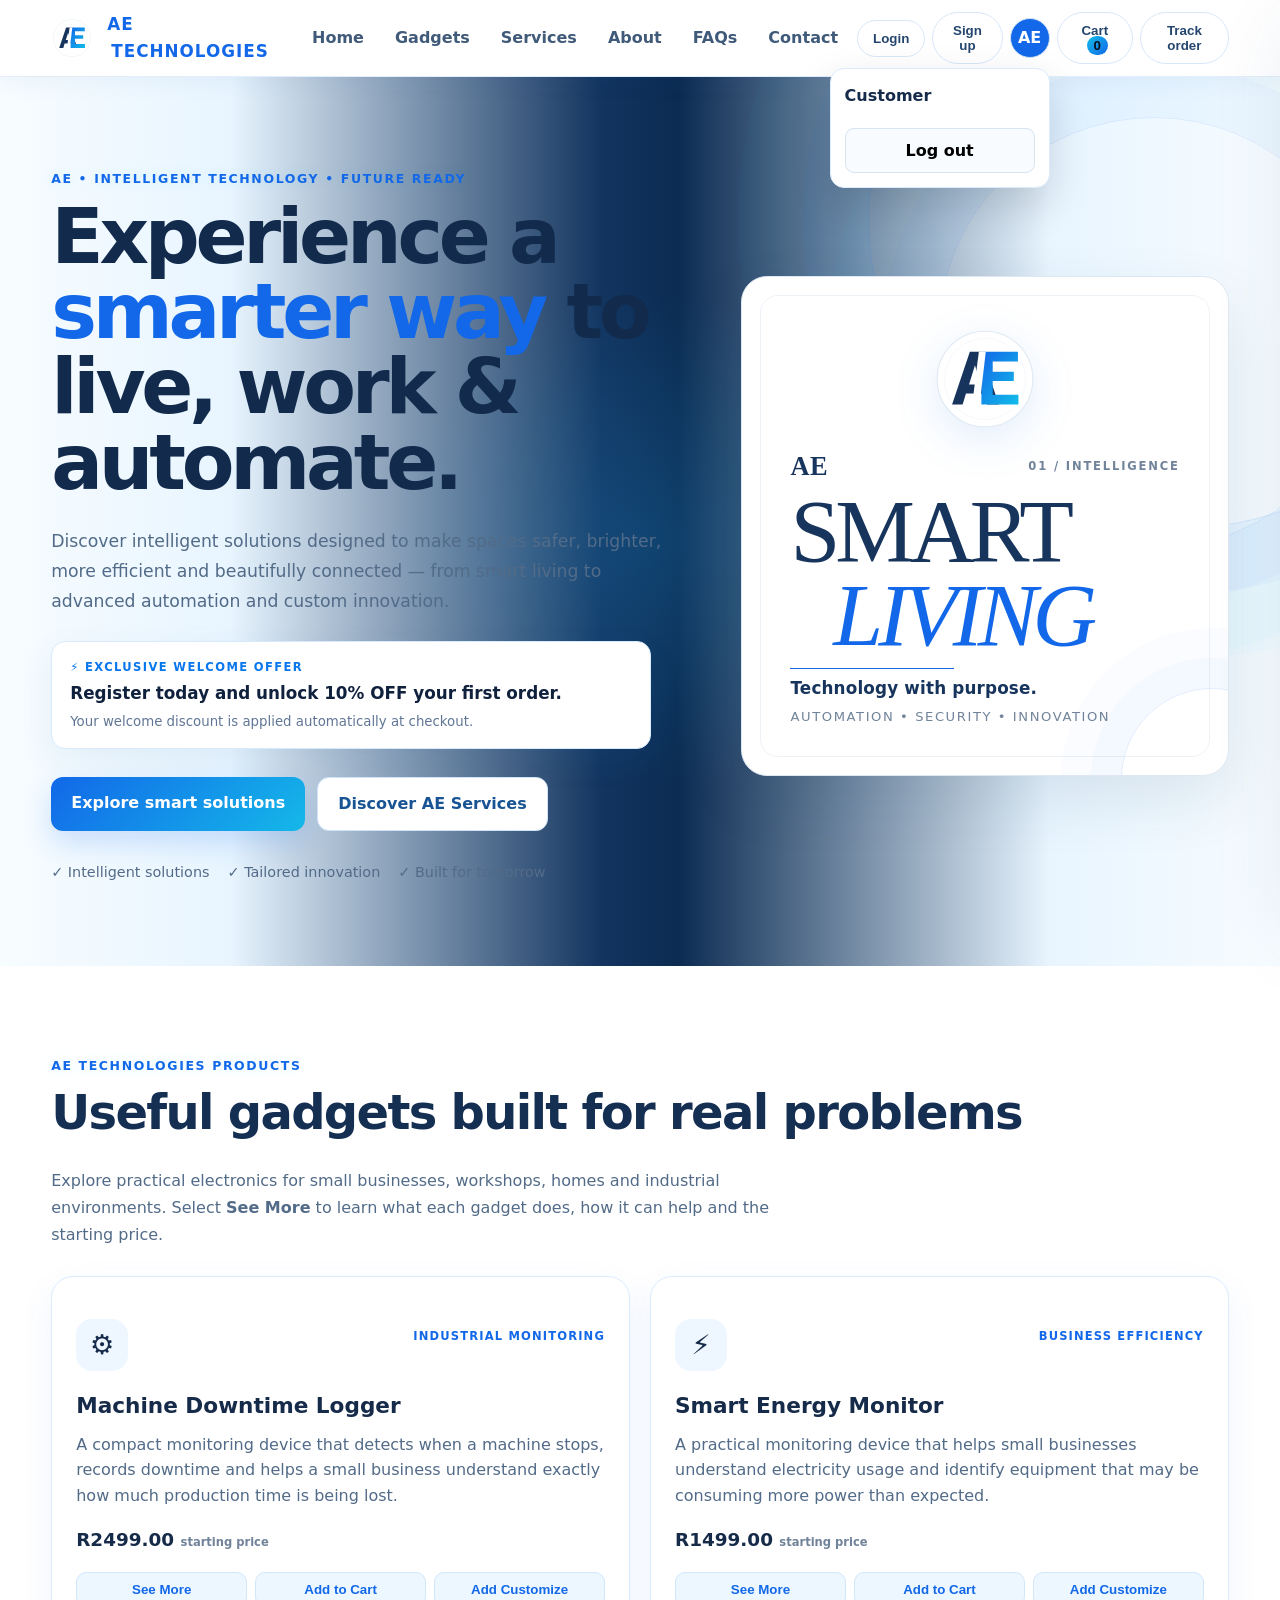
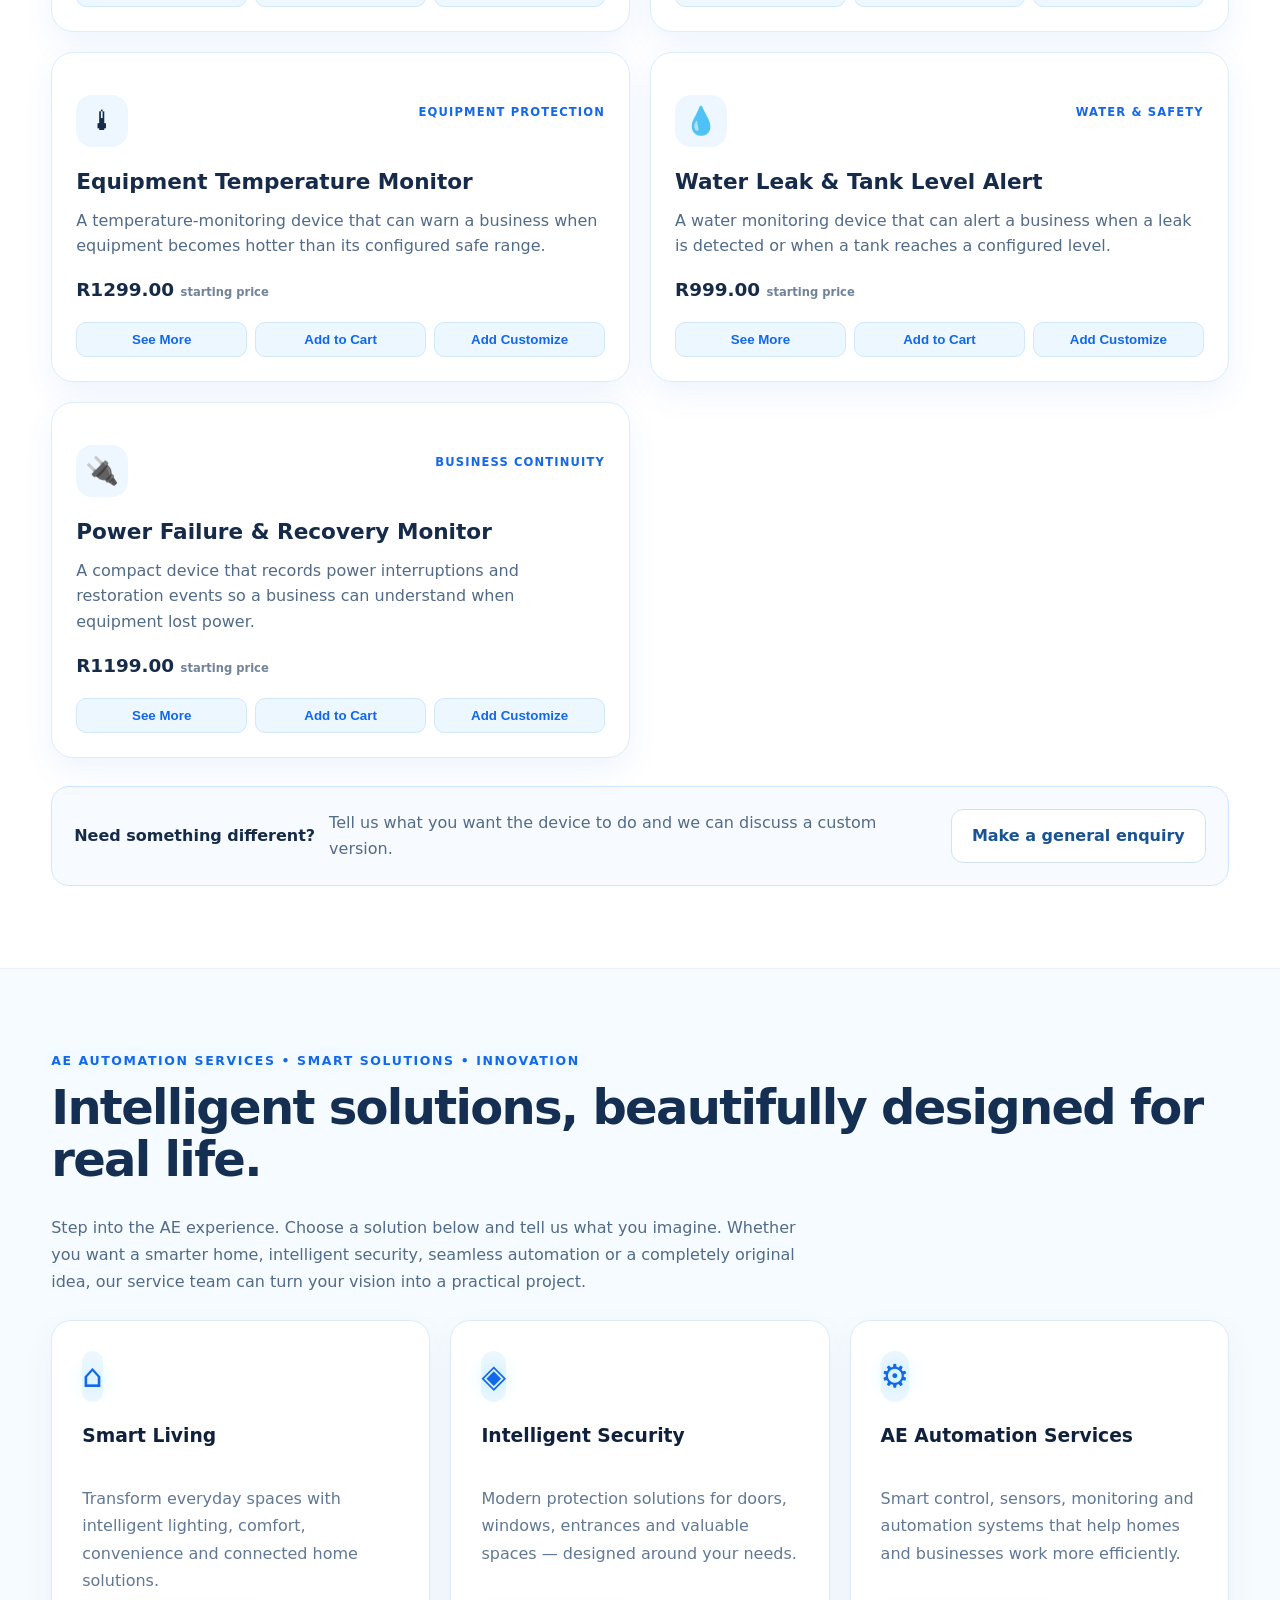
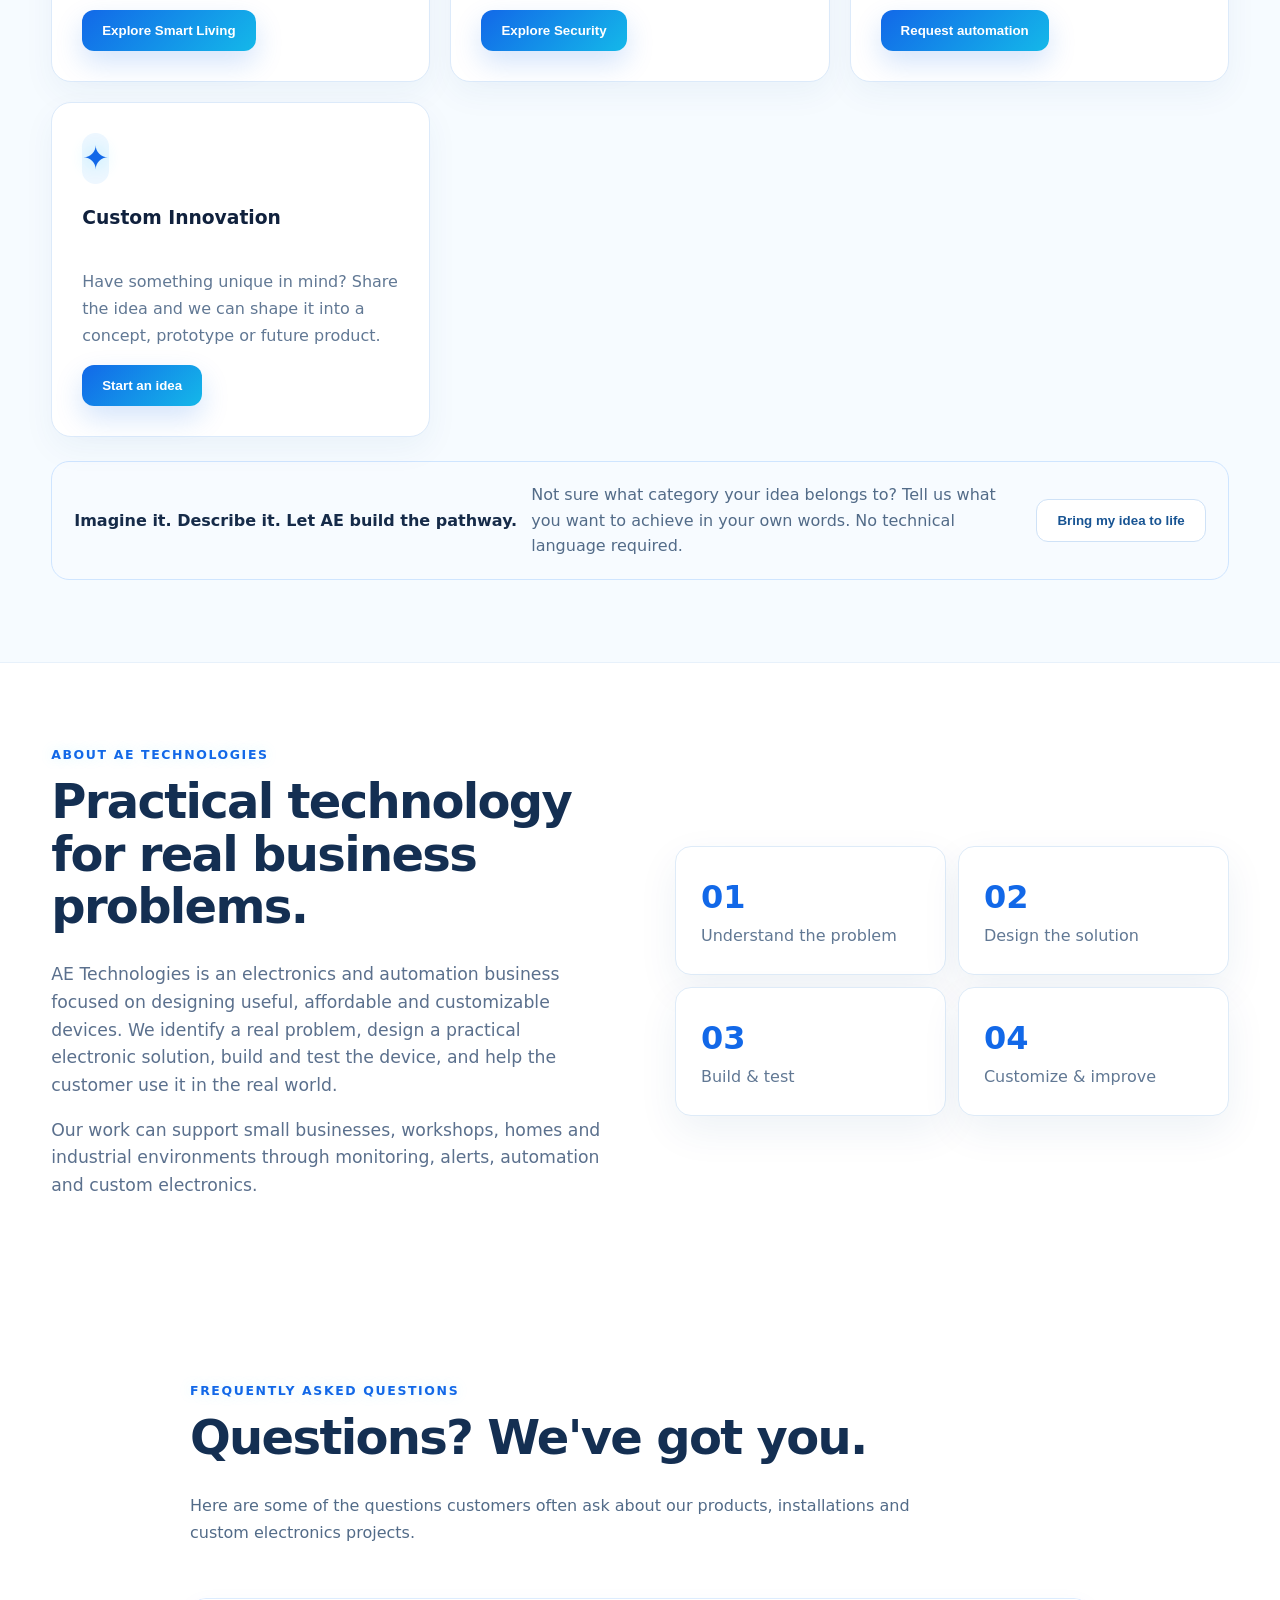
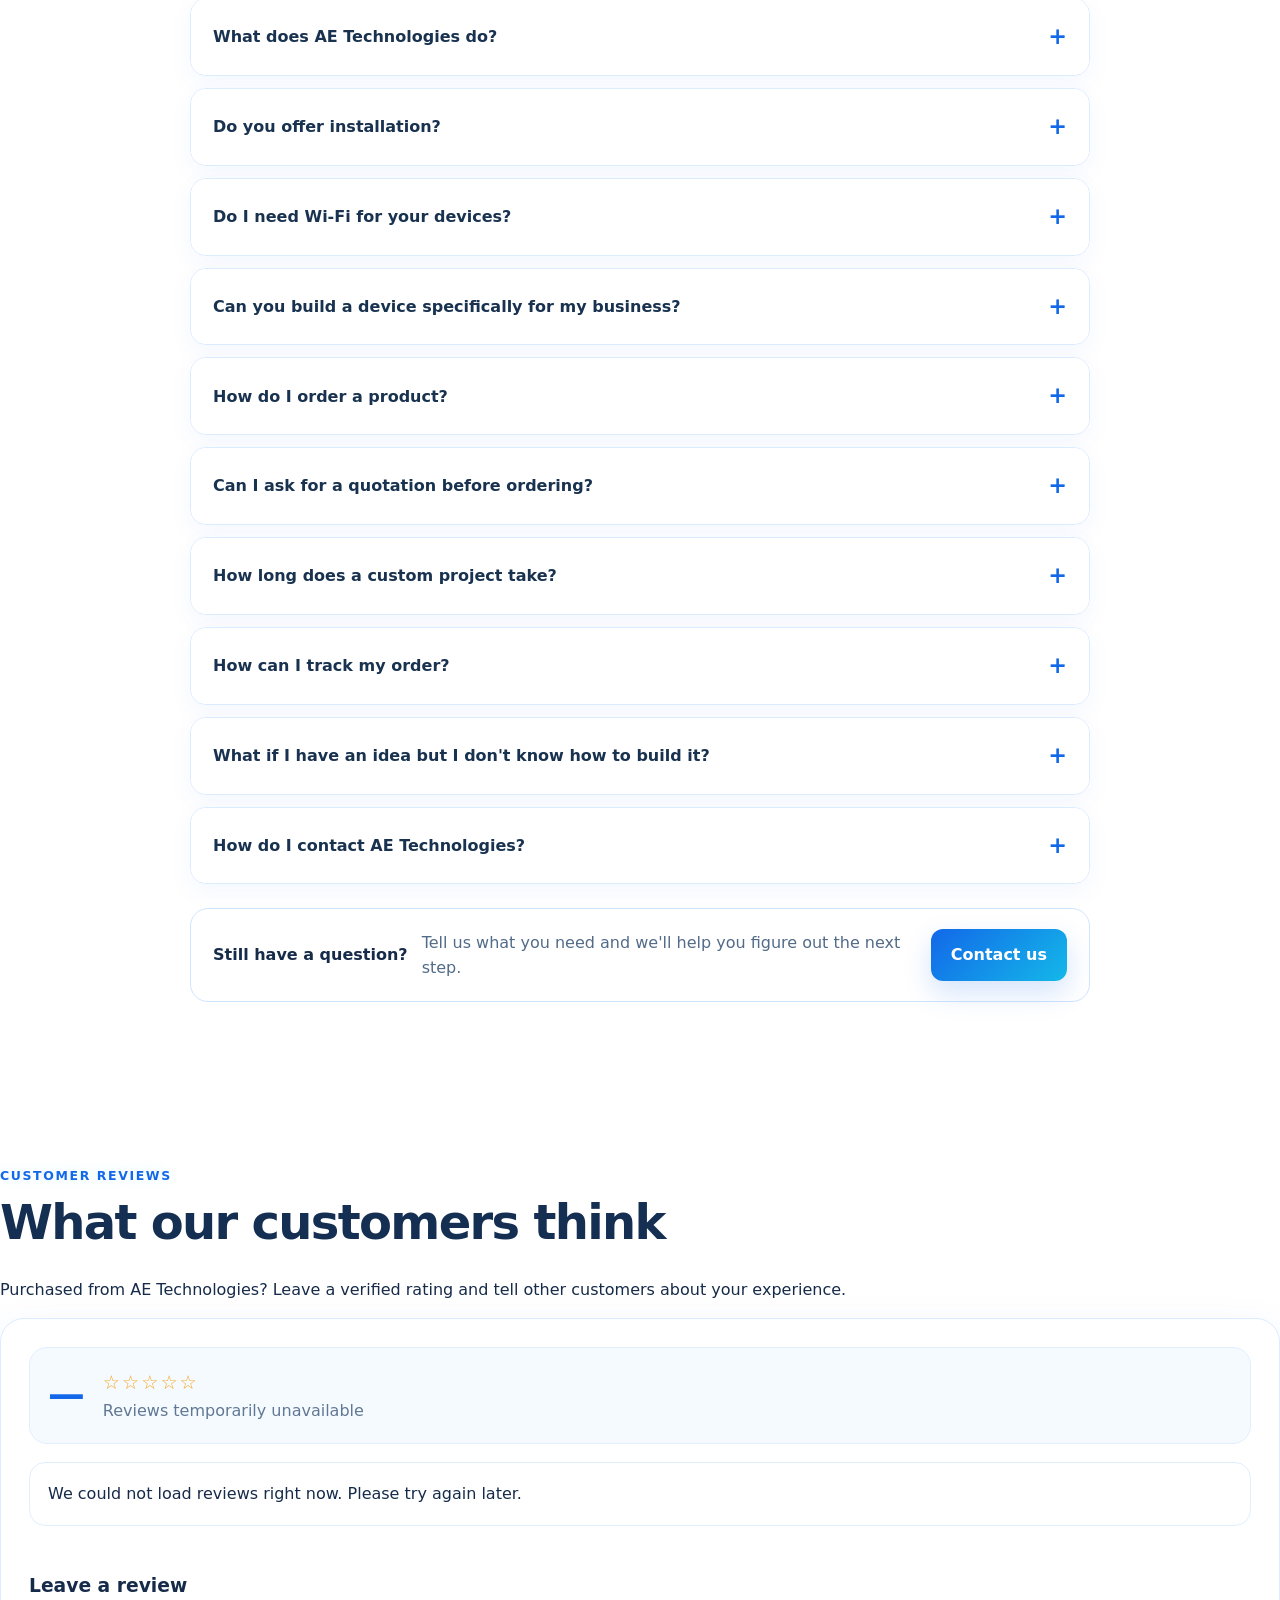
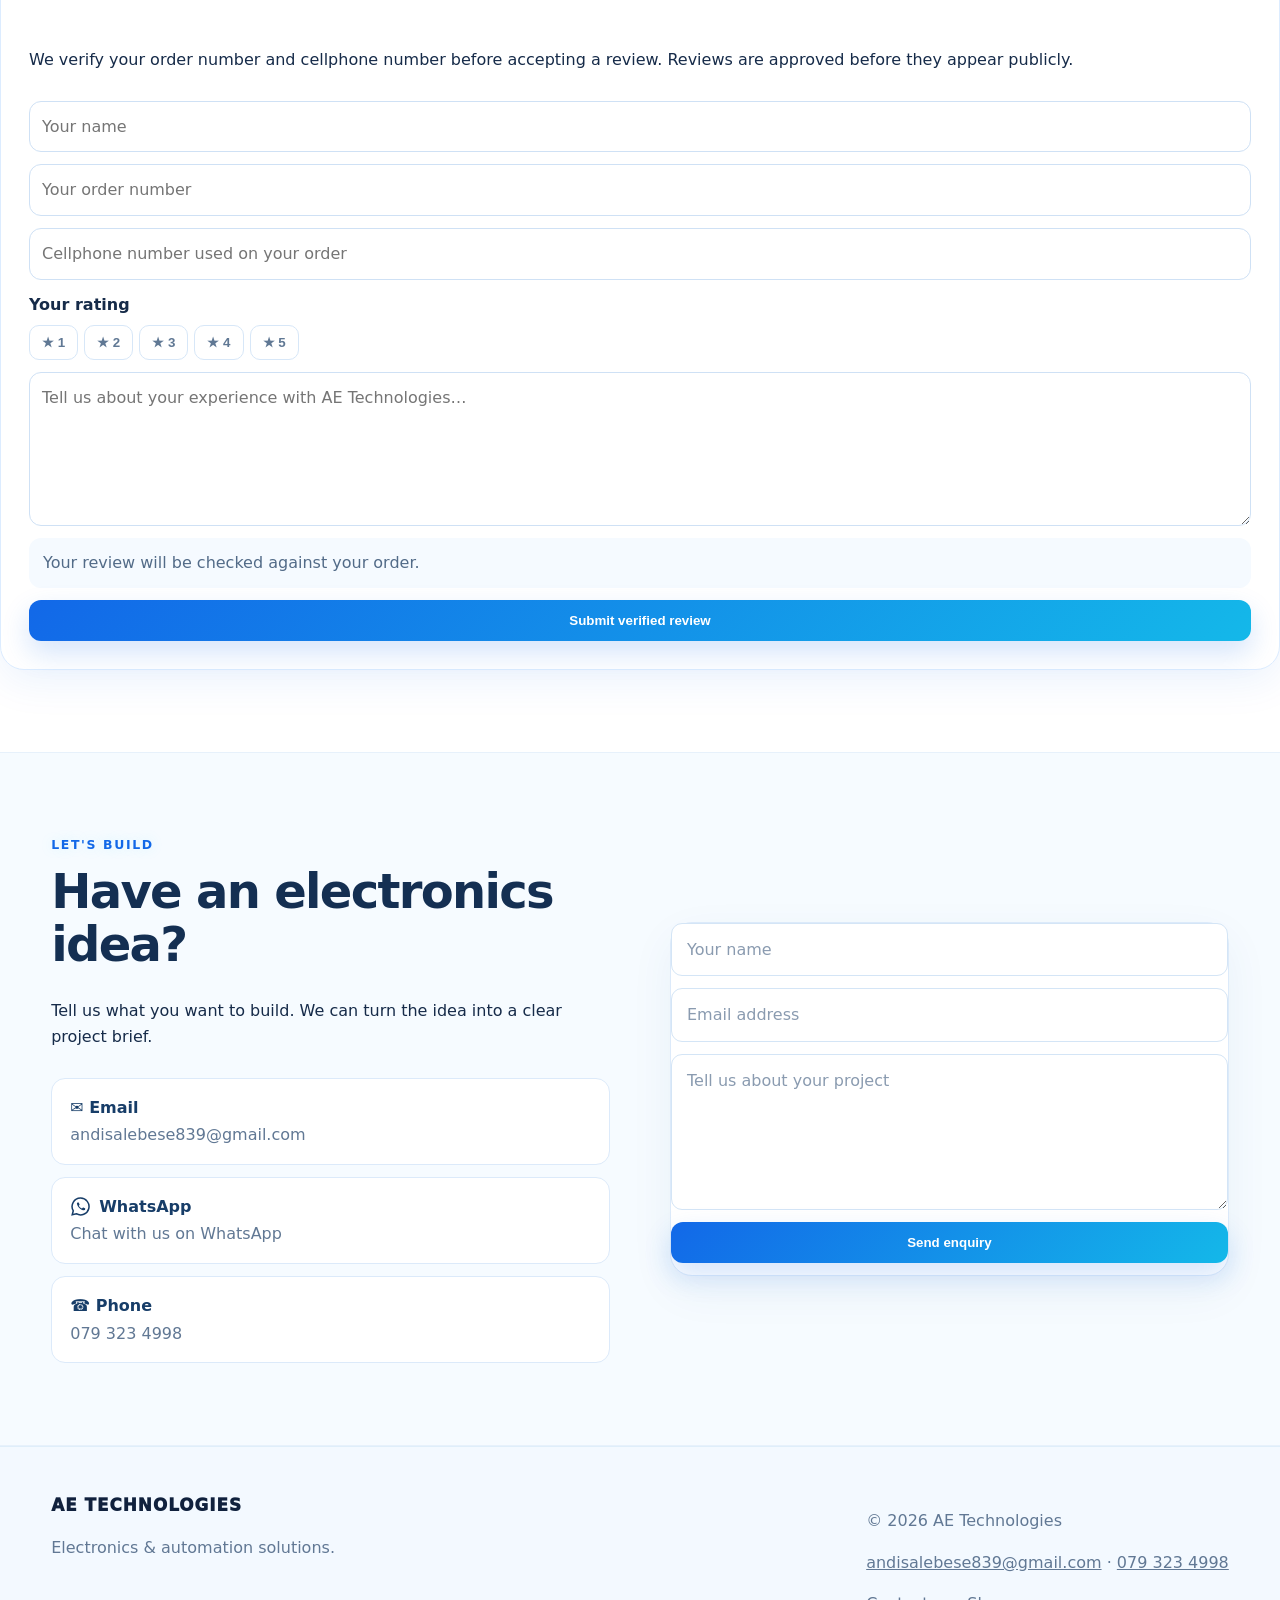
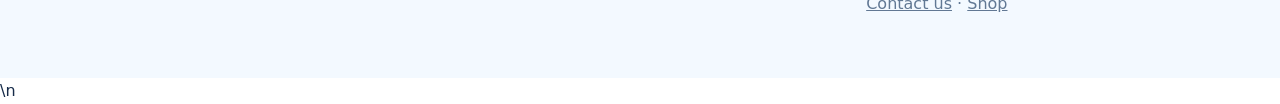
==== commit a694518e: "Improve customer account avatar UI" ====
--- a/index.html
+++ b/index.html
@@ -98,7 +98,9 @@
 .payment-warning{font-size:.9rem;margin-bottom:0}.field-help{display:block;color:#64748b;font-size:.85rem;font-weight:400}
 .checkout-form input[type=file]{padding:10px;background:#fff}
 @media(max-width:720px){.bank-details{grid-template-columns:1fr}}
-</style><style>.whatsapp-contact-label{display:inline-flex;align-items:center;gap:8px}.whatsapp-logo{width:21px;height:21px;display:inline-block;flex:none}</style><style>.payment-proof-options{margin-top:14px;padding:14px;border:1px solid #e1efff;border-radius:12px;background:#fff;display:grid;gap:8px}.payment-proof-options>span{color:#64748b;font-size:.9rem;line-height:1.5}.payment-proof-buttons{display:flex;gap:8px;flex-wrap:wrap}@media(max-width:720px){.payment-proof-buttons .small-btn{width:100%;box-sizing:border-box;text-align:center}}</style></head>
+</style><style>.whatsapp-contact-label{display:inline-flex;align-items:center;gap:8px}.whatsapp-logo{width:21px;height:21px;display:inline-block;flex:none}</style><style>.payment-proof-options{margin-top:14px;padding:14px;border:1px solid #e1efff;border-radius:12px;background:#fff;display:grid;gap:8px}.payment-proof-options>span{color:#64748b;font-size:.9rem;line-height:1.5}.payment-proof-buttons{display:flex;gap:8px;flex-wrap:wrap}@media(max-width:720px){.payment-proof-buttons .small-btn{width:100%;box-sizing:border-box;text-align:center}}</style><style>
+.account-area{position:relative;display:inline-flex;align-items:center}.account-avatar{width:40px;height:40px;border-radius:50%;border:1px solid #cfe1f5;background:#1268e8;color:#fff;font:inherit;font-weight:900;cursor:pointer;display:inline-flex;align-items:center;justify-content:center}.account-avatar:hover{filter:brightness(.96)}.account-popover{position:absolute;right:0;top:calc(100% + 10px);z-index:1200;width:220px;padding:14px;background:#fff;border:1px solid #dcecff;border-radius:14px;box-shadow:0 16px 40px rgba(7,13,25,.15);display:grid;gap:7px}.account-popover span{color:#64748b;font-size:.85rem;overflow:hidden;text-overflow:ellipsis}.account-popover button{margin-top:5px;border:1px solid #d8e4f2;background:#f8fbff;border-radius:9px;padding:9px;font:inherit;font-weight:800;cursor:pointer}.account-popover button:hover{background:#eef6ff}@media(max-width:720px){.account-popover{right:auto;left:0}}
+</style></head>
 <body>
 <header class="site-header">
   <div class="container nav">
@@ -106,7 +108,7 @@
     <button class="menu-btn" id="menuBtn" aria-label="Open menu">☰</button>
     <nav id="navLinks">
       <a href="#home">Home</a><a href="#shop">Shop</a><a href="#services">Services</a><a href="#about">About</a><a href="#faq">FAQs</a><a href="#contact">Contact</a>
-      <button class="account-btn" id="loginBtn" type="button">Login</button><button class="account-btn" id="signupBtn" type="button">Sign up</button><button class="cart-btn" id="cartBtn">Cart <span id="cartCount">0</span></button><button class="track-btn" id="trackBtn">Track order</button><button class="owner-quick-btn" id="ownerQuickBtn" type="button" hidden>Admin</button>
+      <button class="account-btn" id="loginBtn" type="button">Login</button><button class="account-btn" id="signupBtn" type="button">Sign up</button><div class="account-area"><button class="account-avatar" id="accountAvatar" type="button" hidden aria-label="Open customer account"><span id="accountAvatarInitials">AE</span></button><div class="account-popover" id="accountPopover" hidden><strong id="accountAvatarName">Customer</strong><span id="accountAvatarEmail"></span><button type="button" id="customerLogoutBtn">Log out</button></div></div><button class="cart-btn" id="cartBtn">Cart <span id="cartCount">0</span></button><button class="track-btn" id="trackBtn">Track order</button><button class="owner-quick-btn" id="ownerQuickBtn" type="button" hidden>Admin</button>
     </nav>
   </div>
 </header>
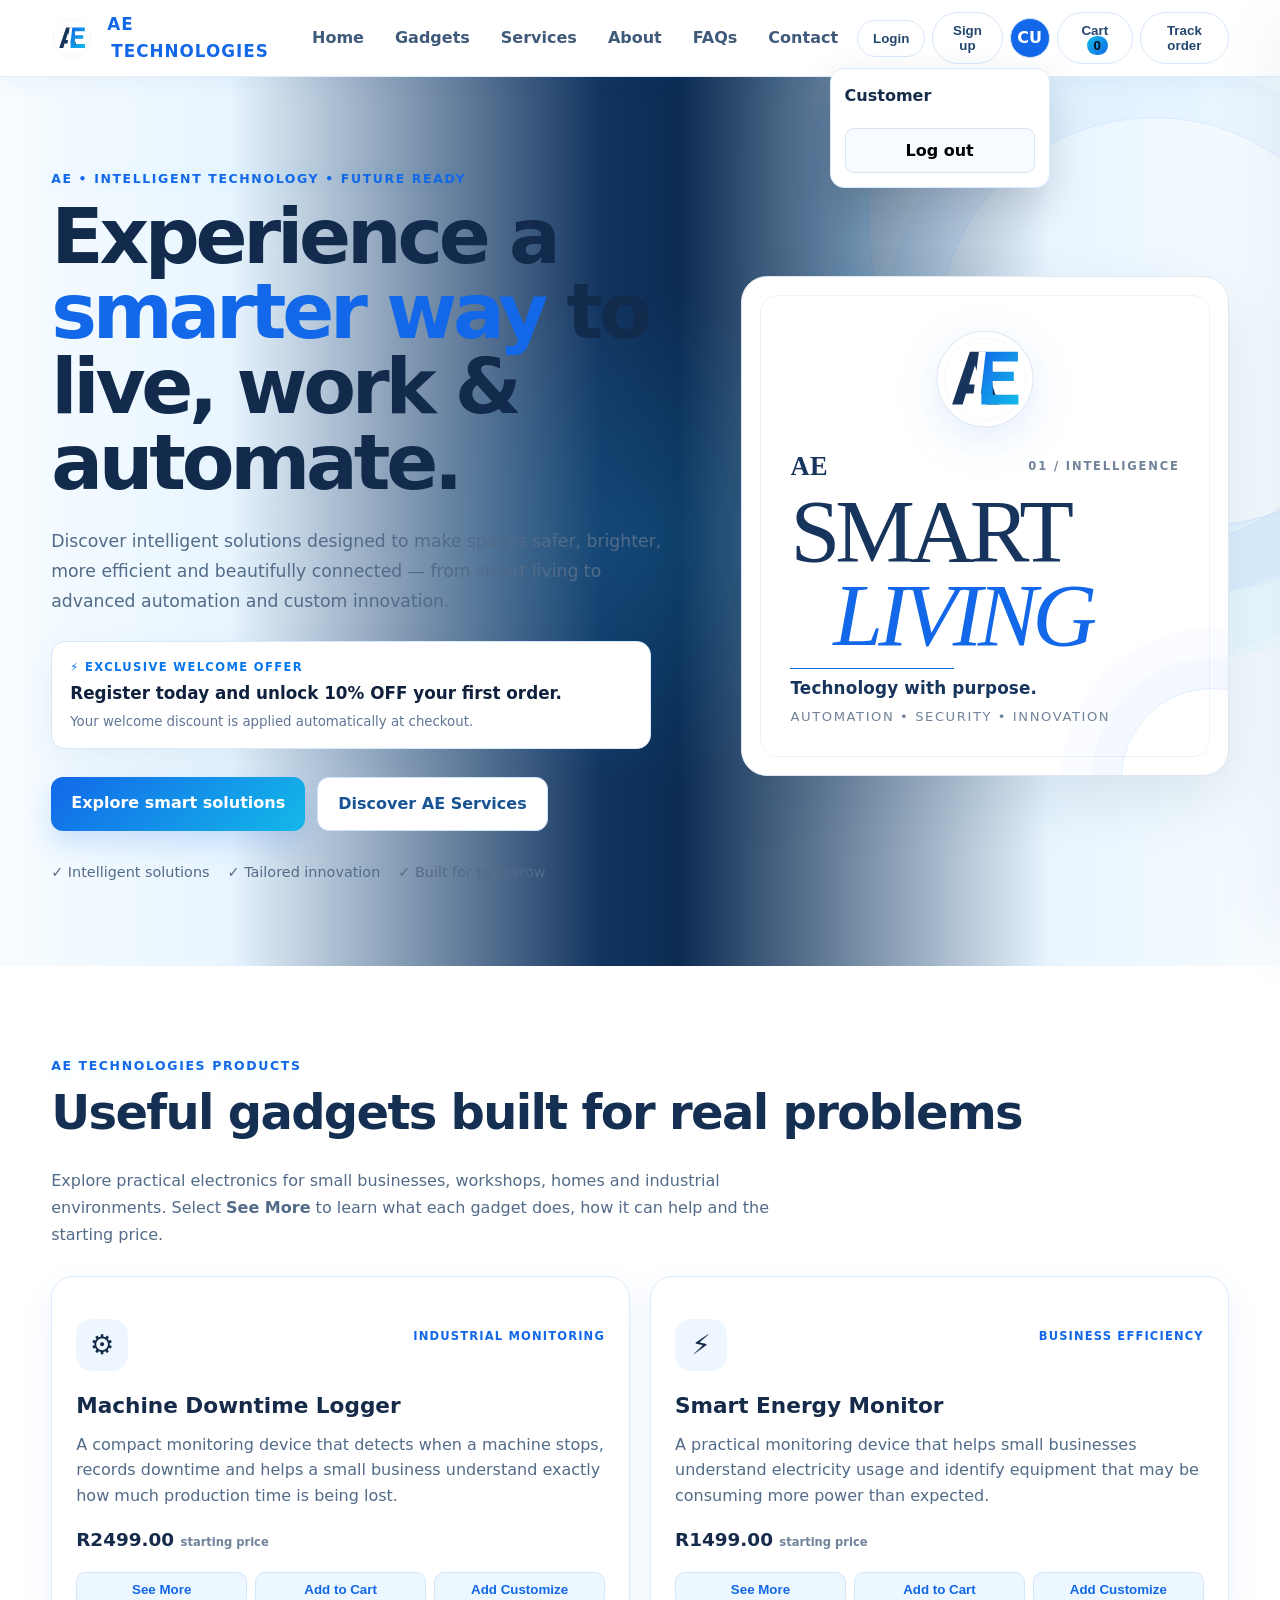
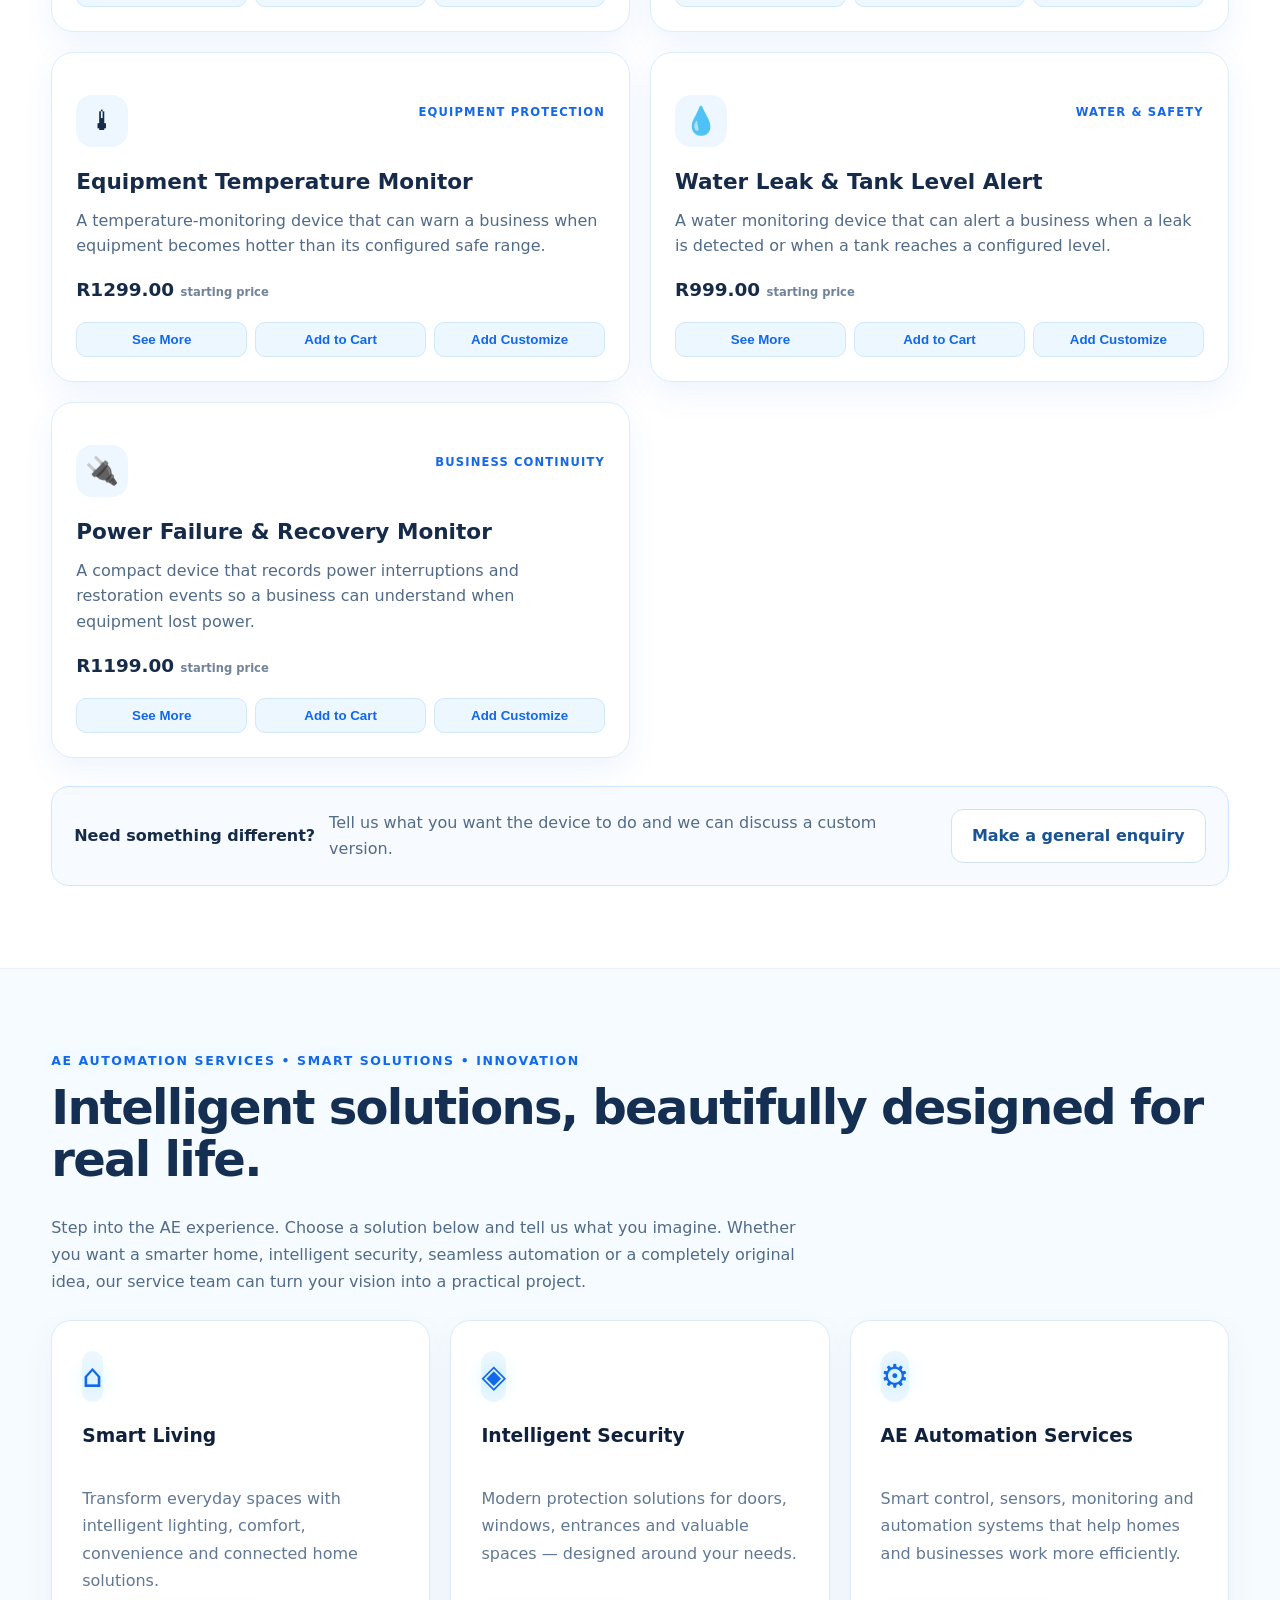
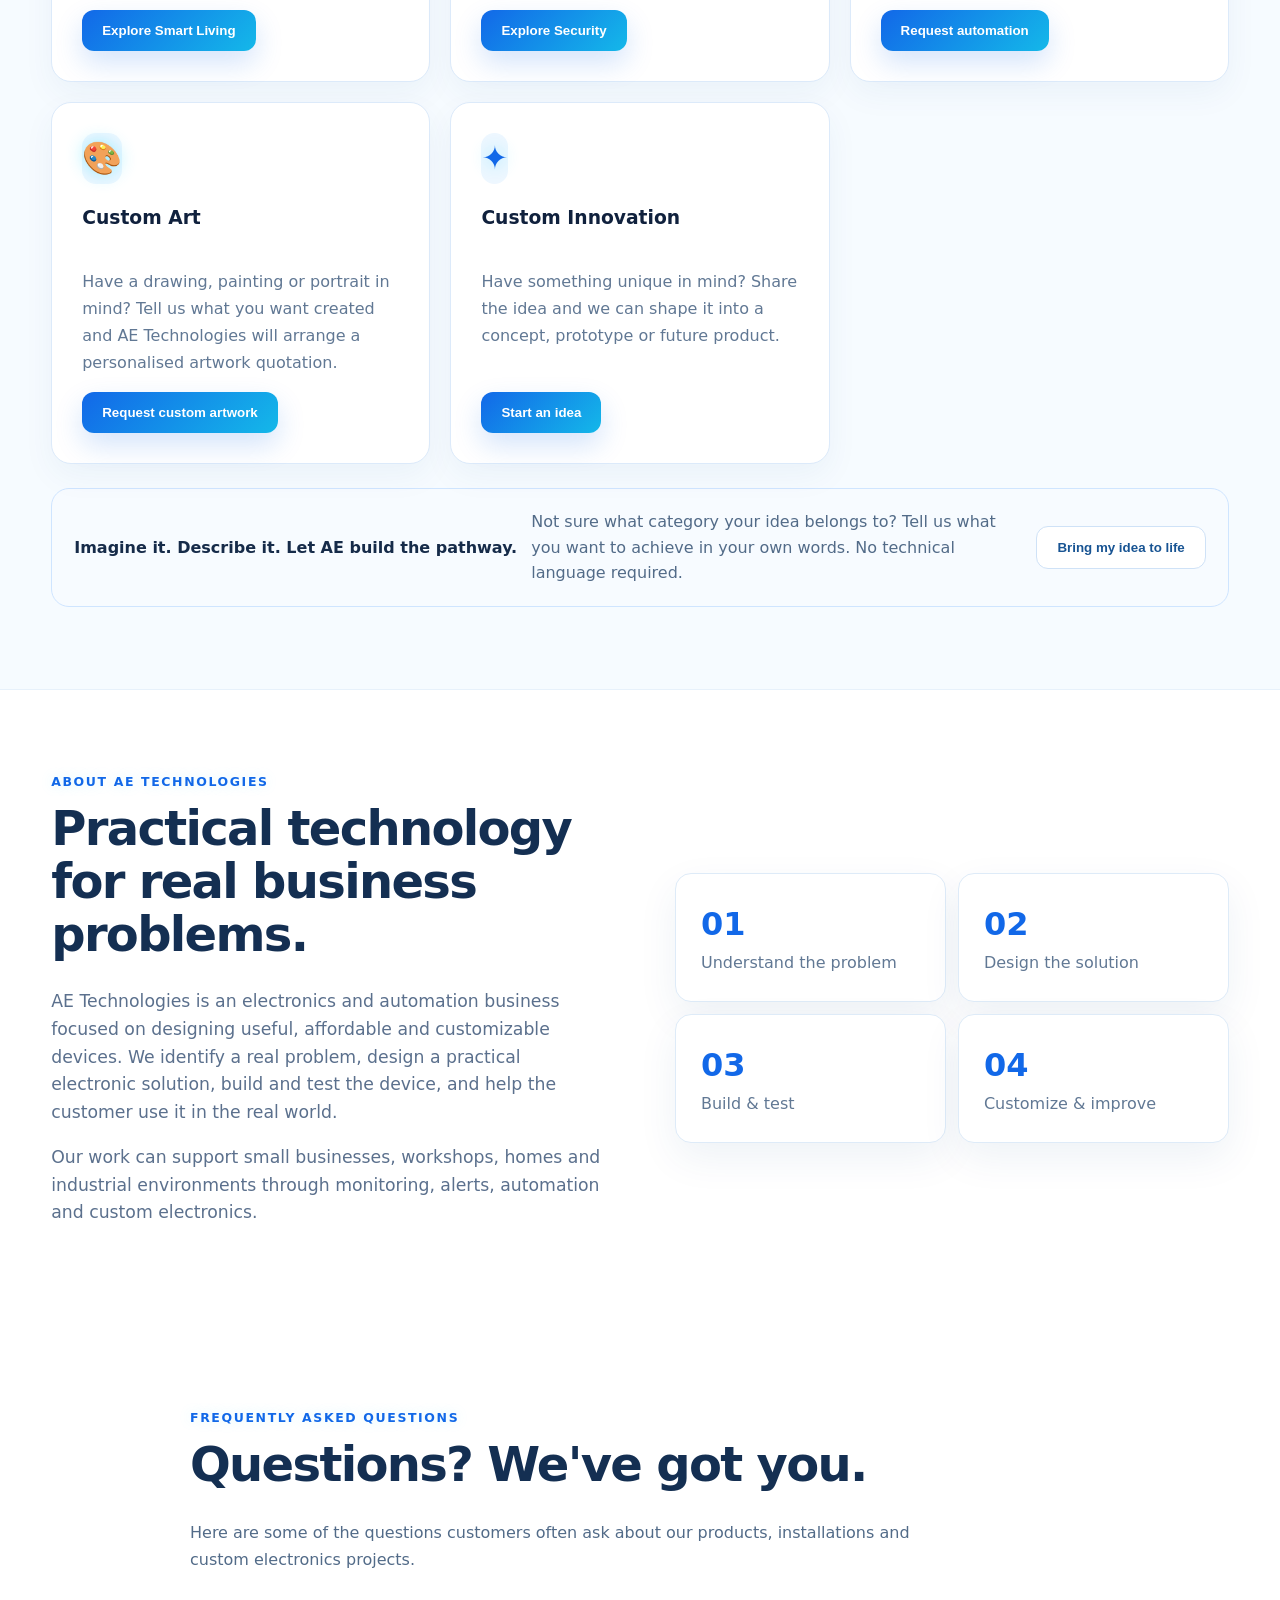
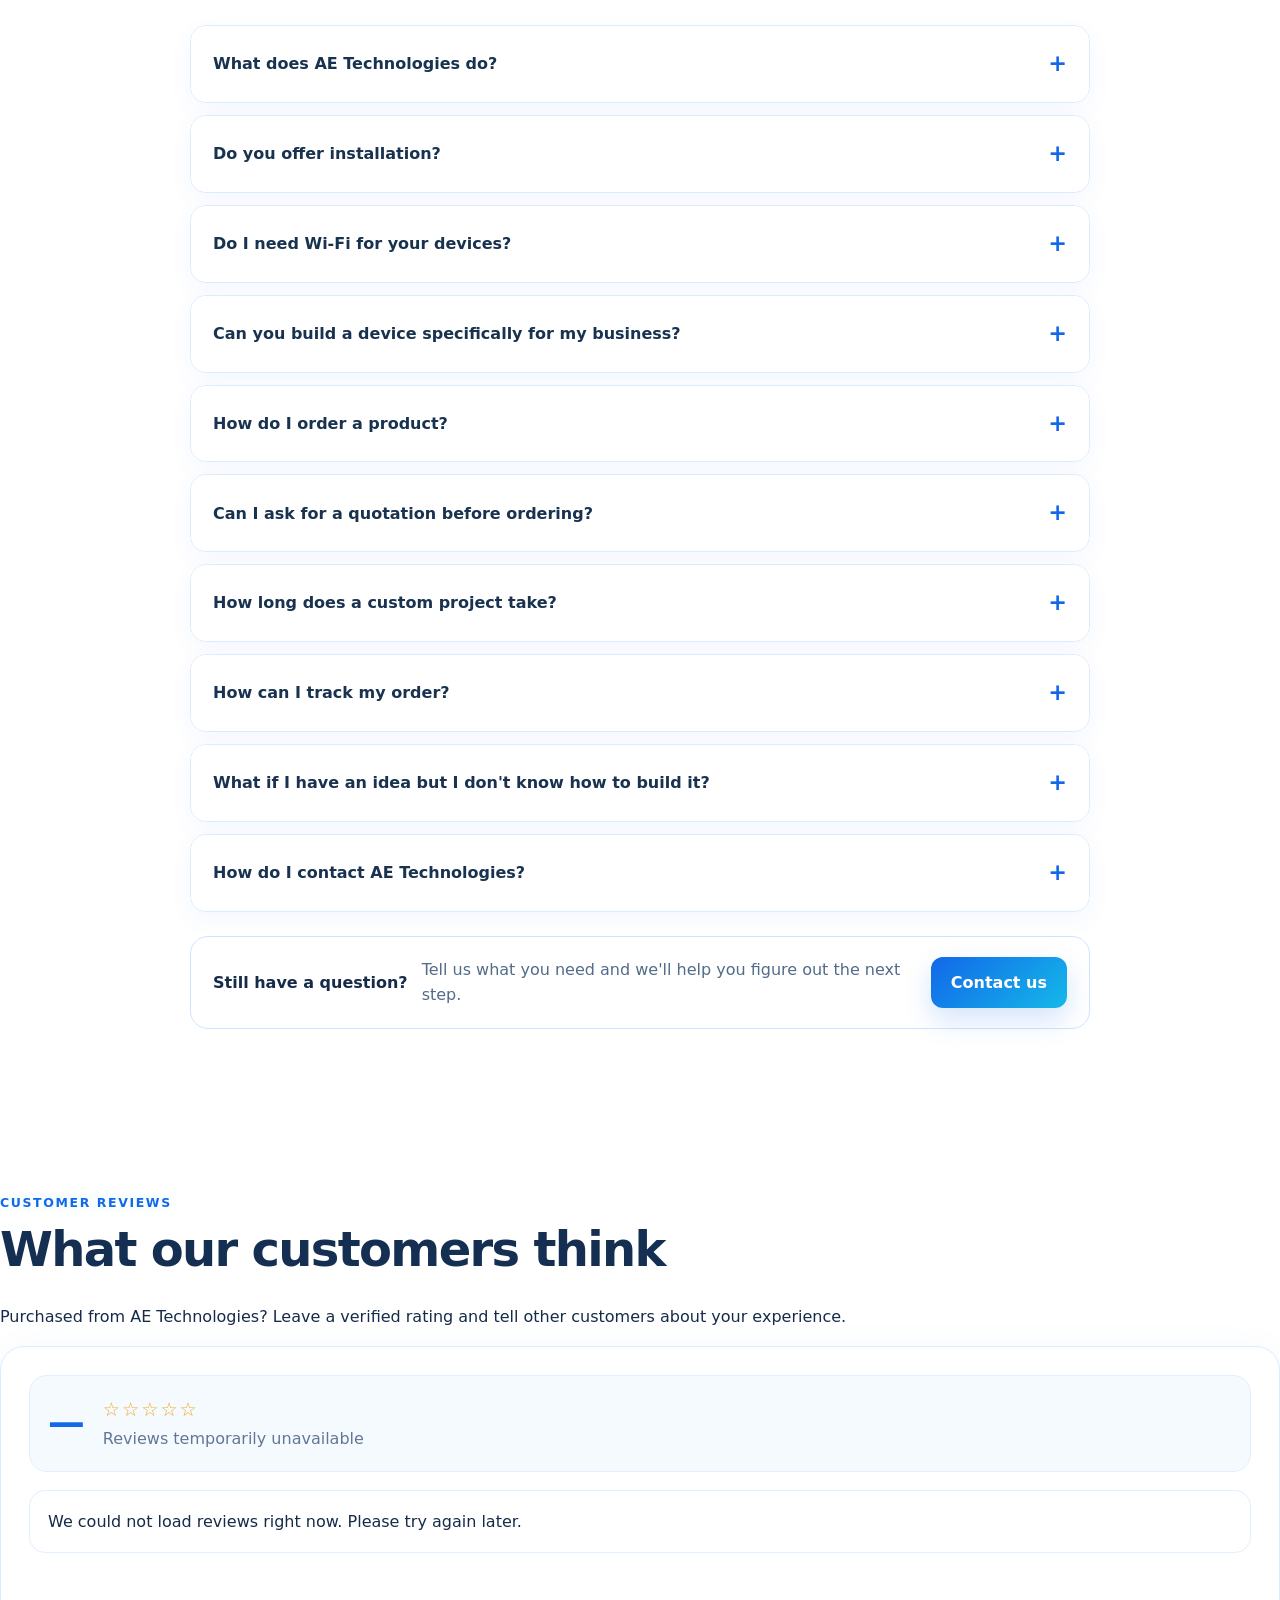
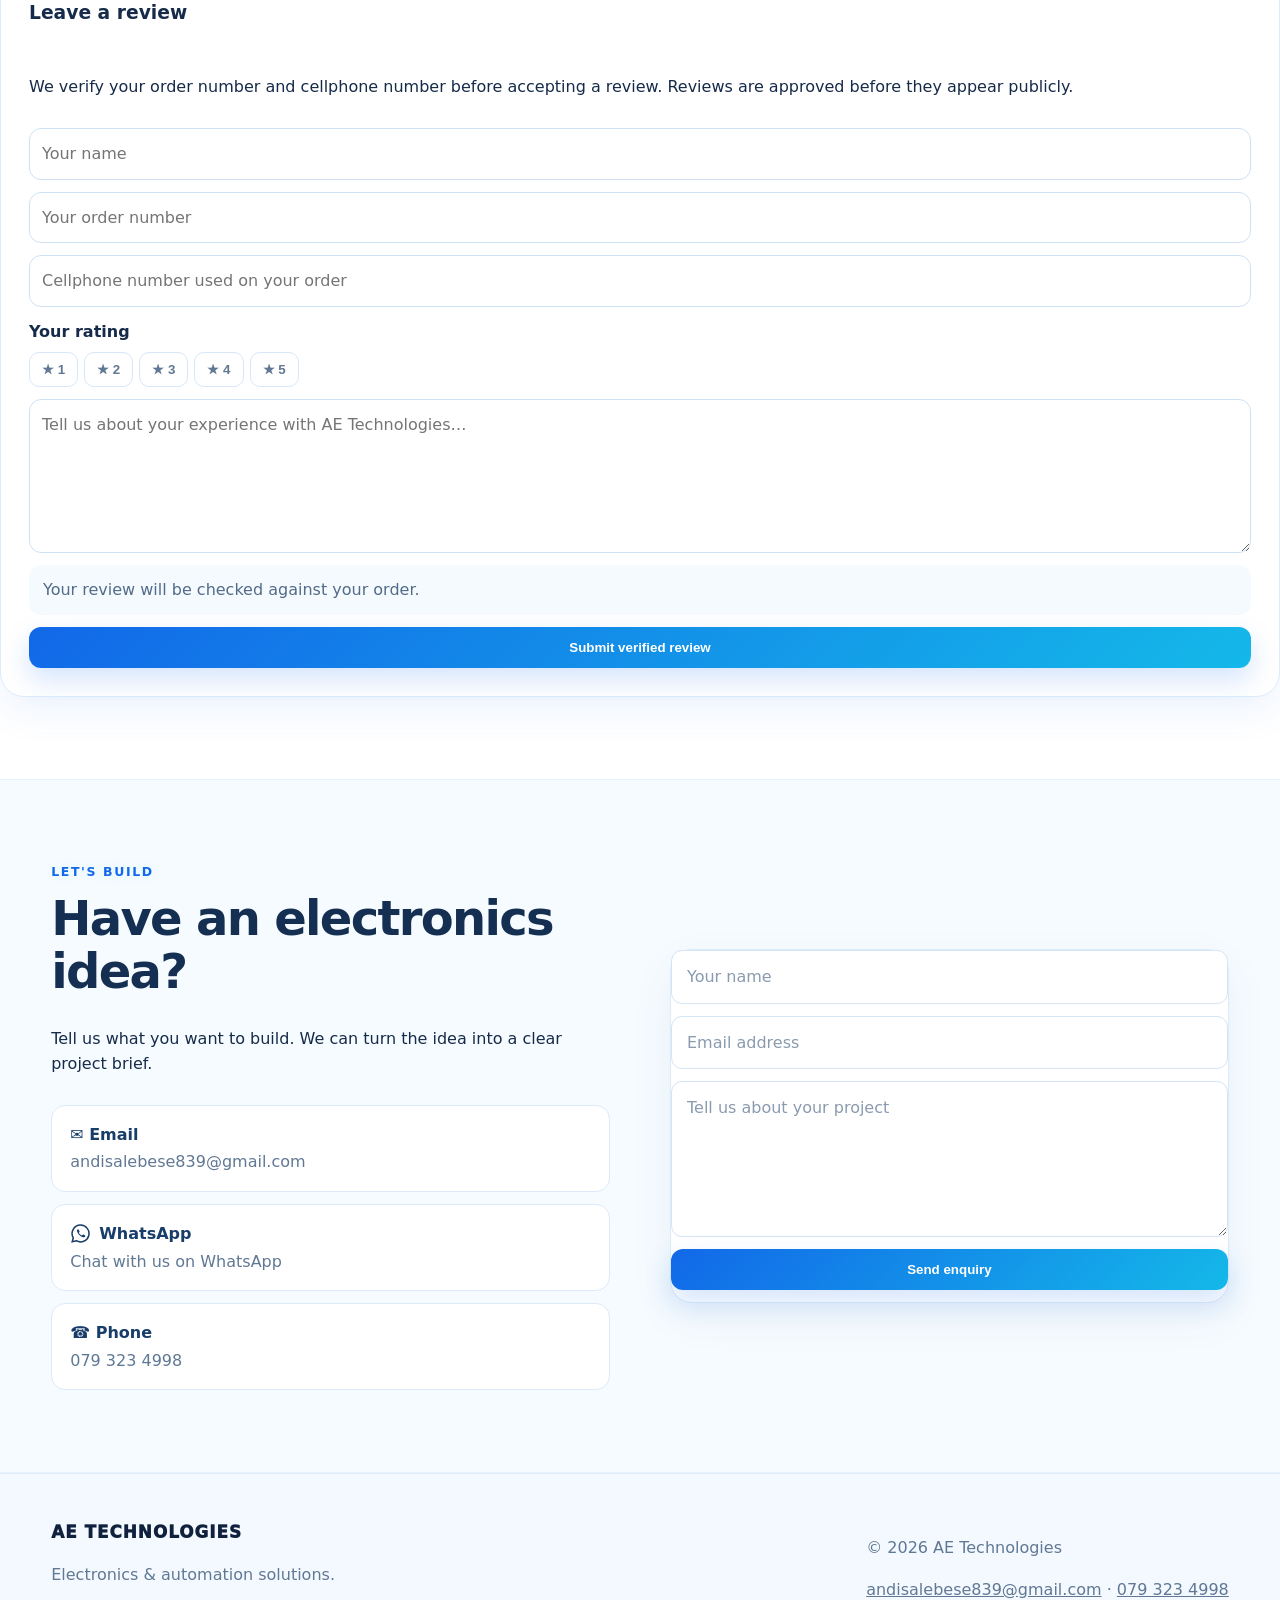
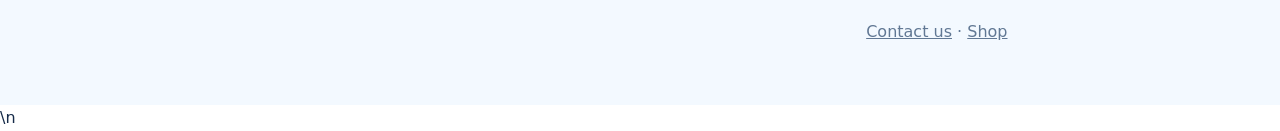
==== commit faa42fec: "Add custom artwork service to AE Technologies" ====
--- a/index.html
+++ b/index.html
@@ -167,6 +167,11 @@
         <button class="btn primary service-request-btn" type="button" data-service="AE Automation Services">Request automation</button>
       </article>
       <article class="service-action-card">
+        <div class="icon">🎨</div><h3>Custom Art</h3>
+        <p>Have a drawing, painting or portrait in mind? Tell us what you want created and AE Technologies will arrange a personalised artwork quotation.</p>
+        <button class="btn primary" type="button" onclick="openCustomArtRequest()">Request custom artwork</button>
+      </article>
+      <article class="service-action-card">
         <div class="icon">✦</div><h3>Custom Innovation</h3>
         <p>Have something unique in mind? Share the idea and we can shape it into a concept, prototype or future product.</p>
         <button class="btn primary service-request-btn" type="button" data-service="Custom Innovation">Start an idea</button>
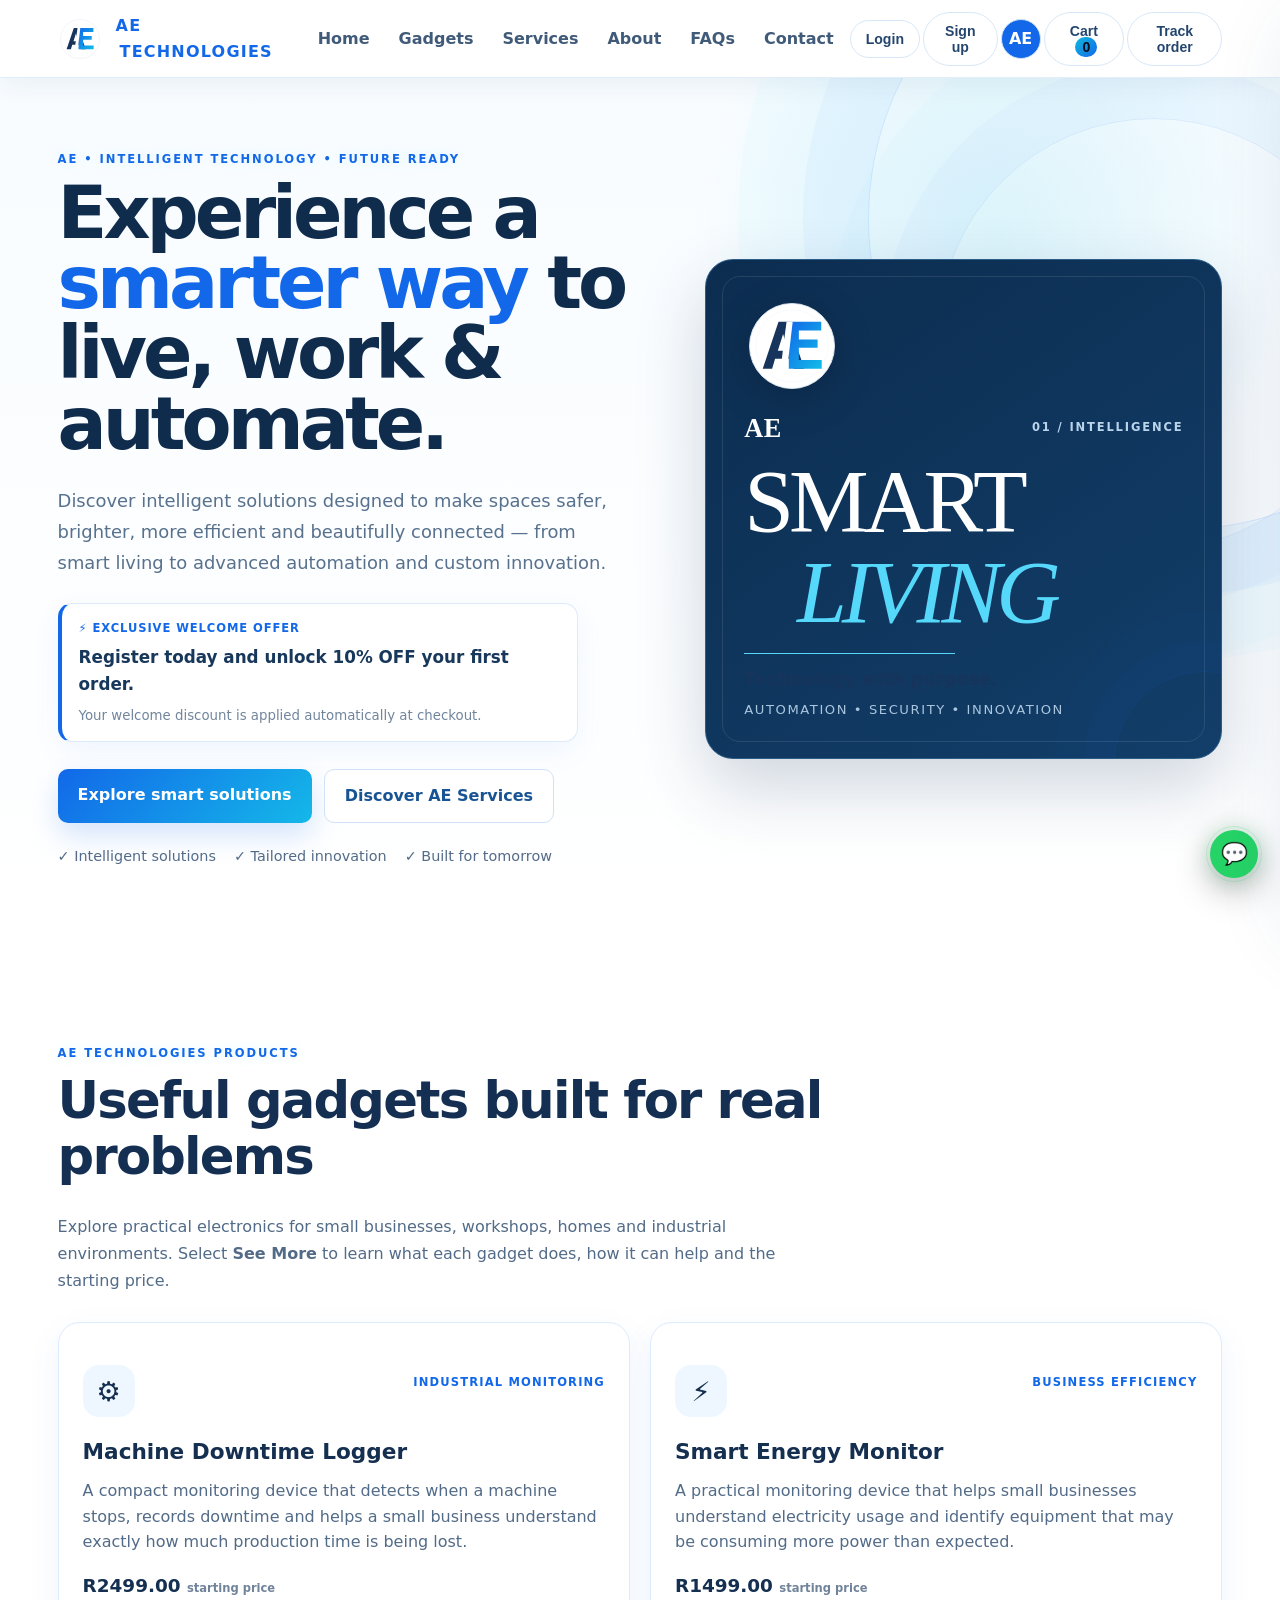
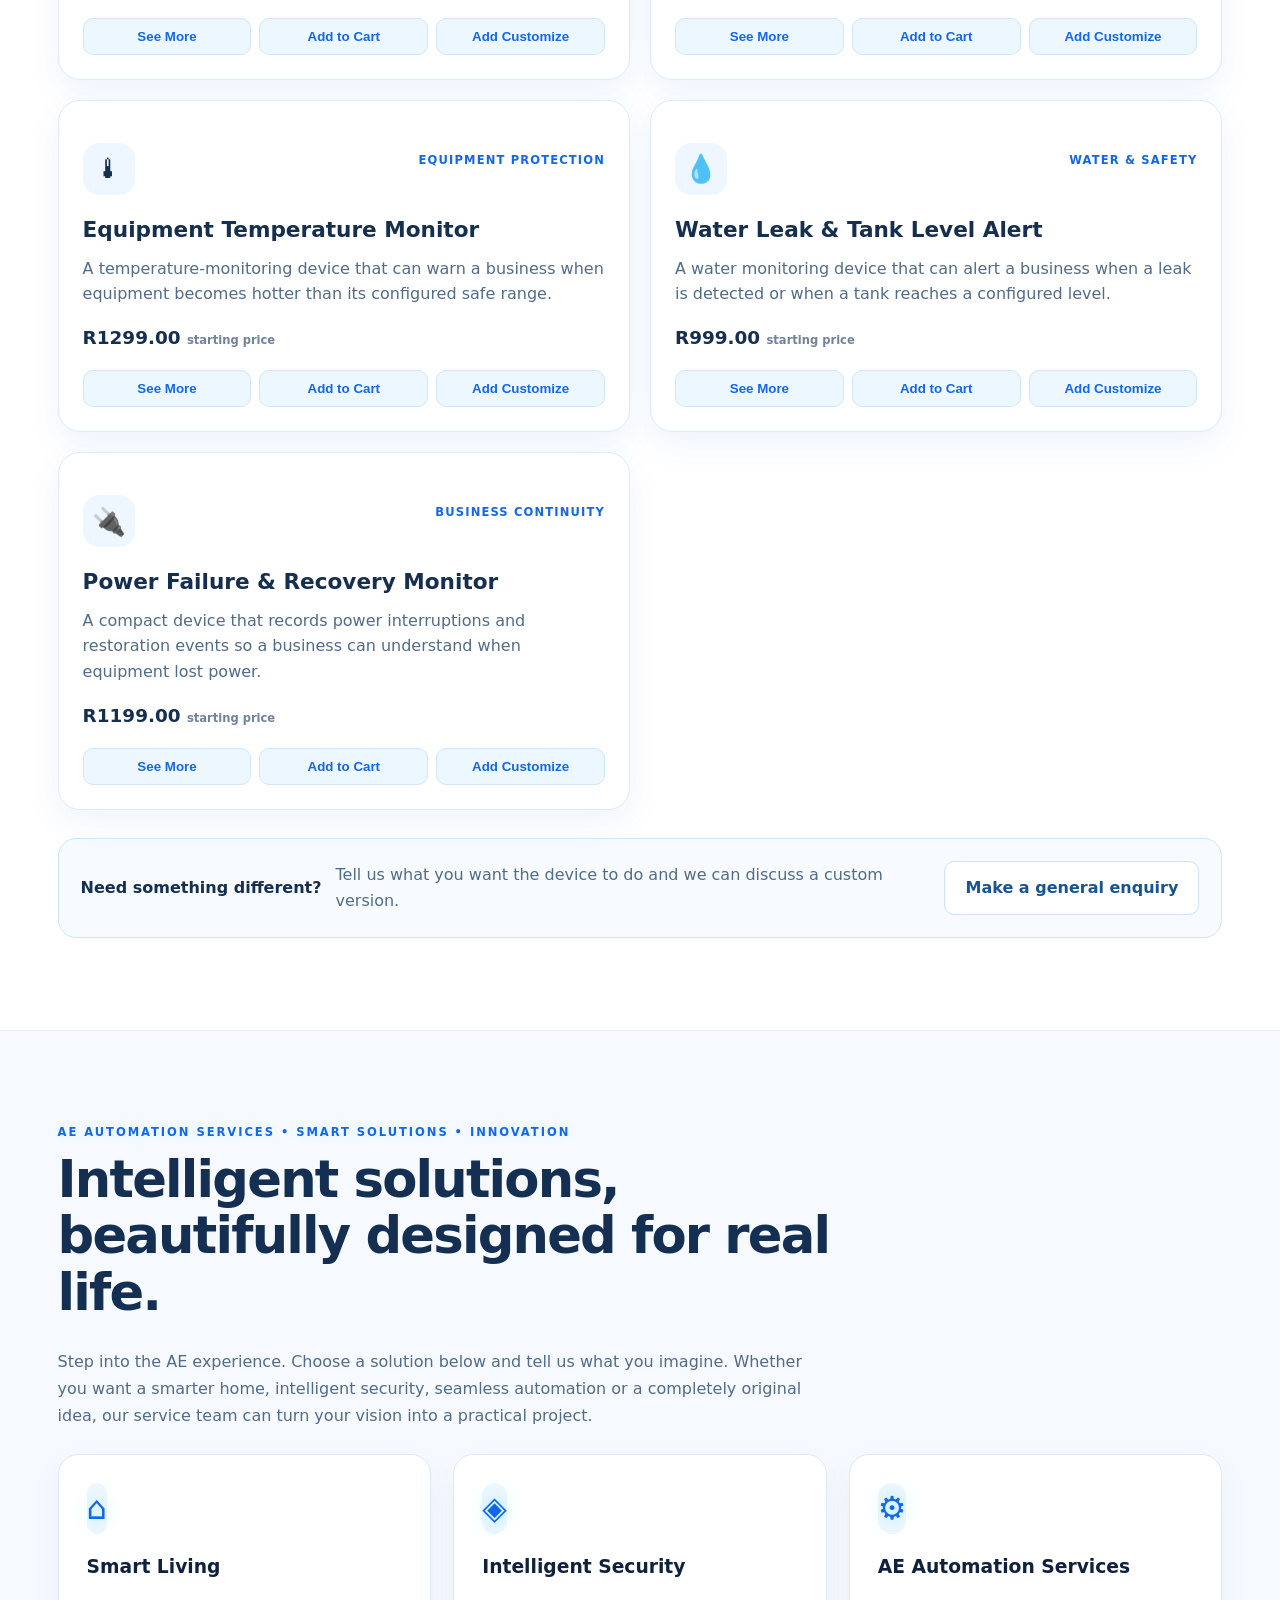
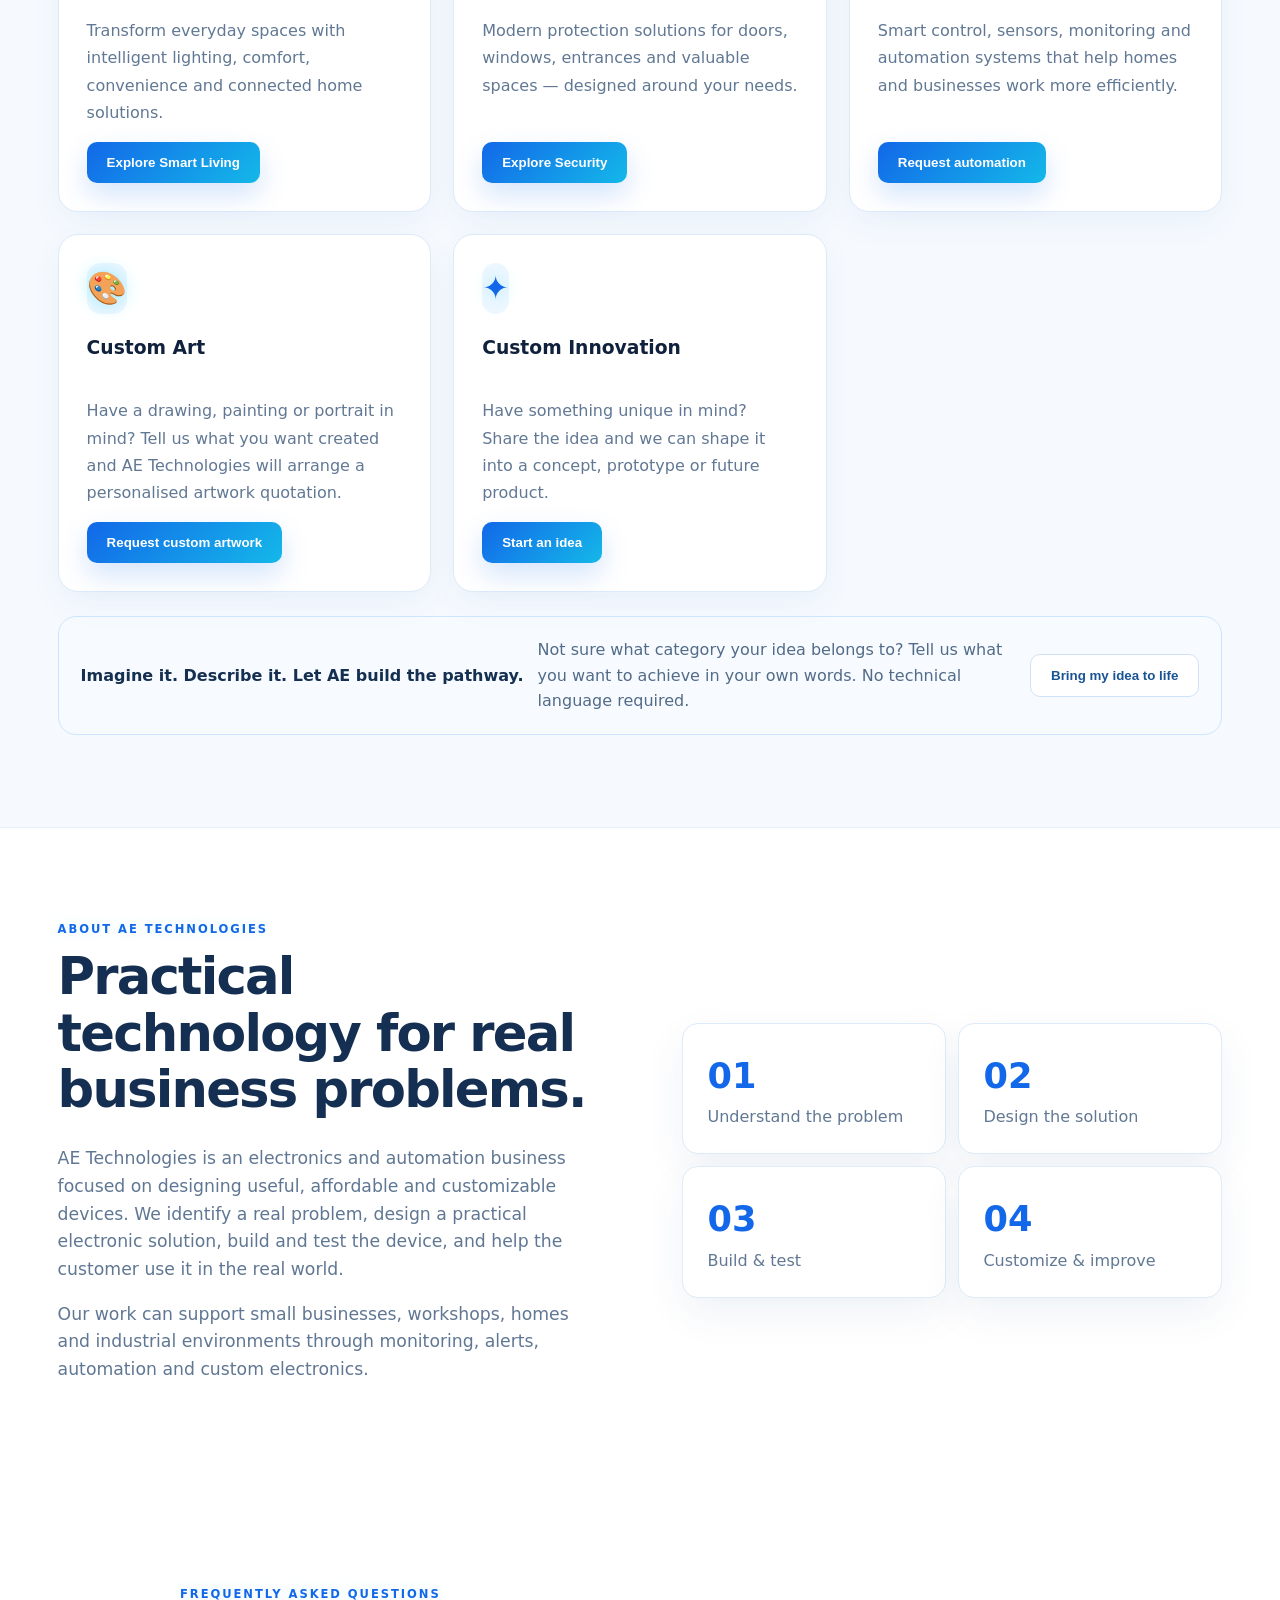
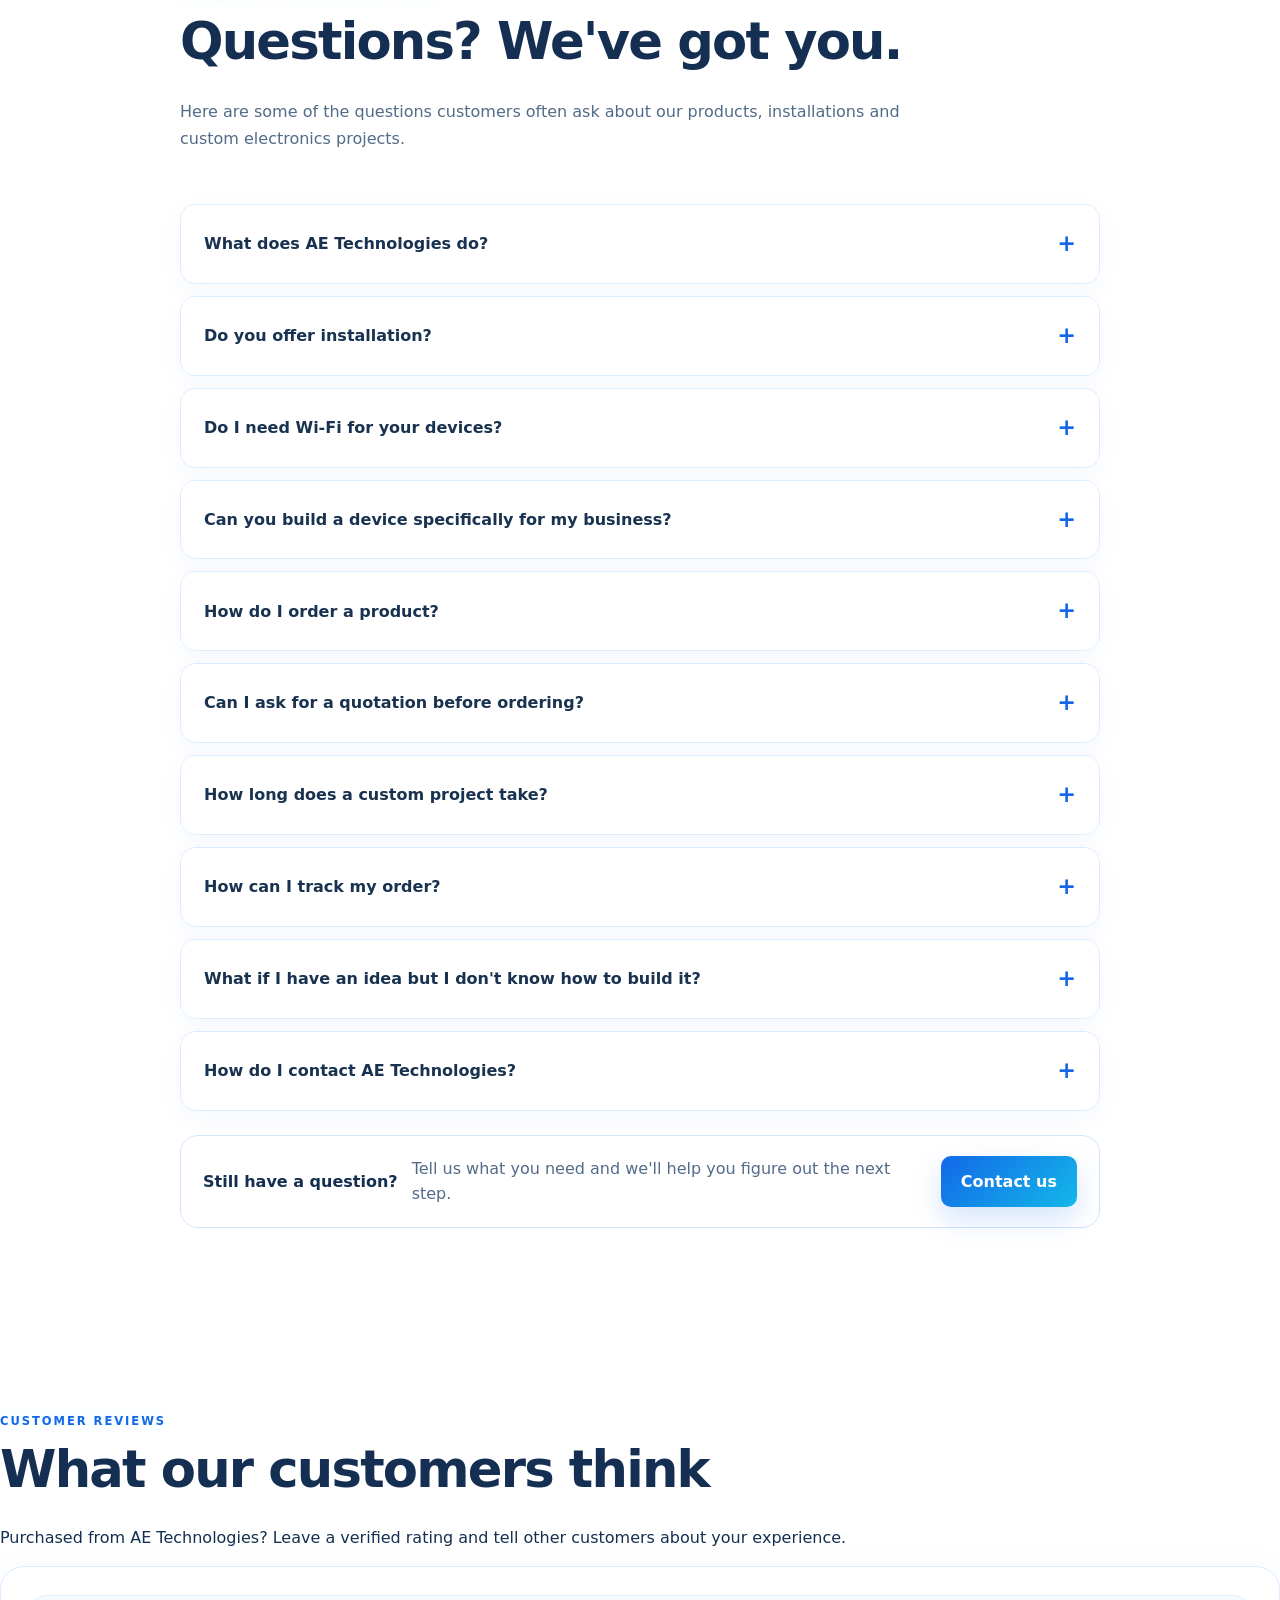
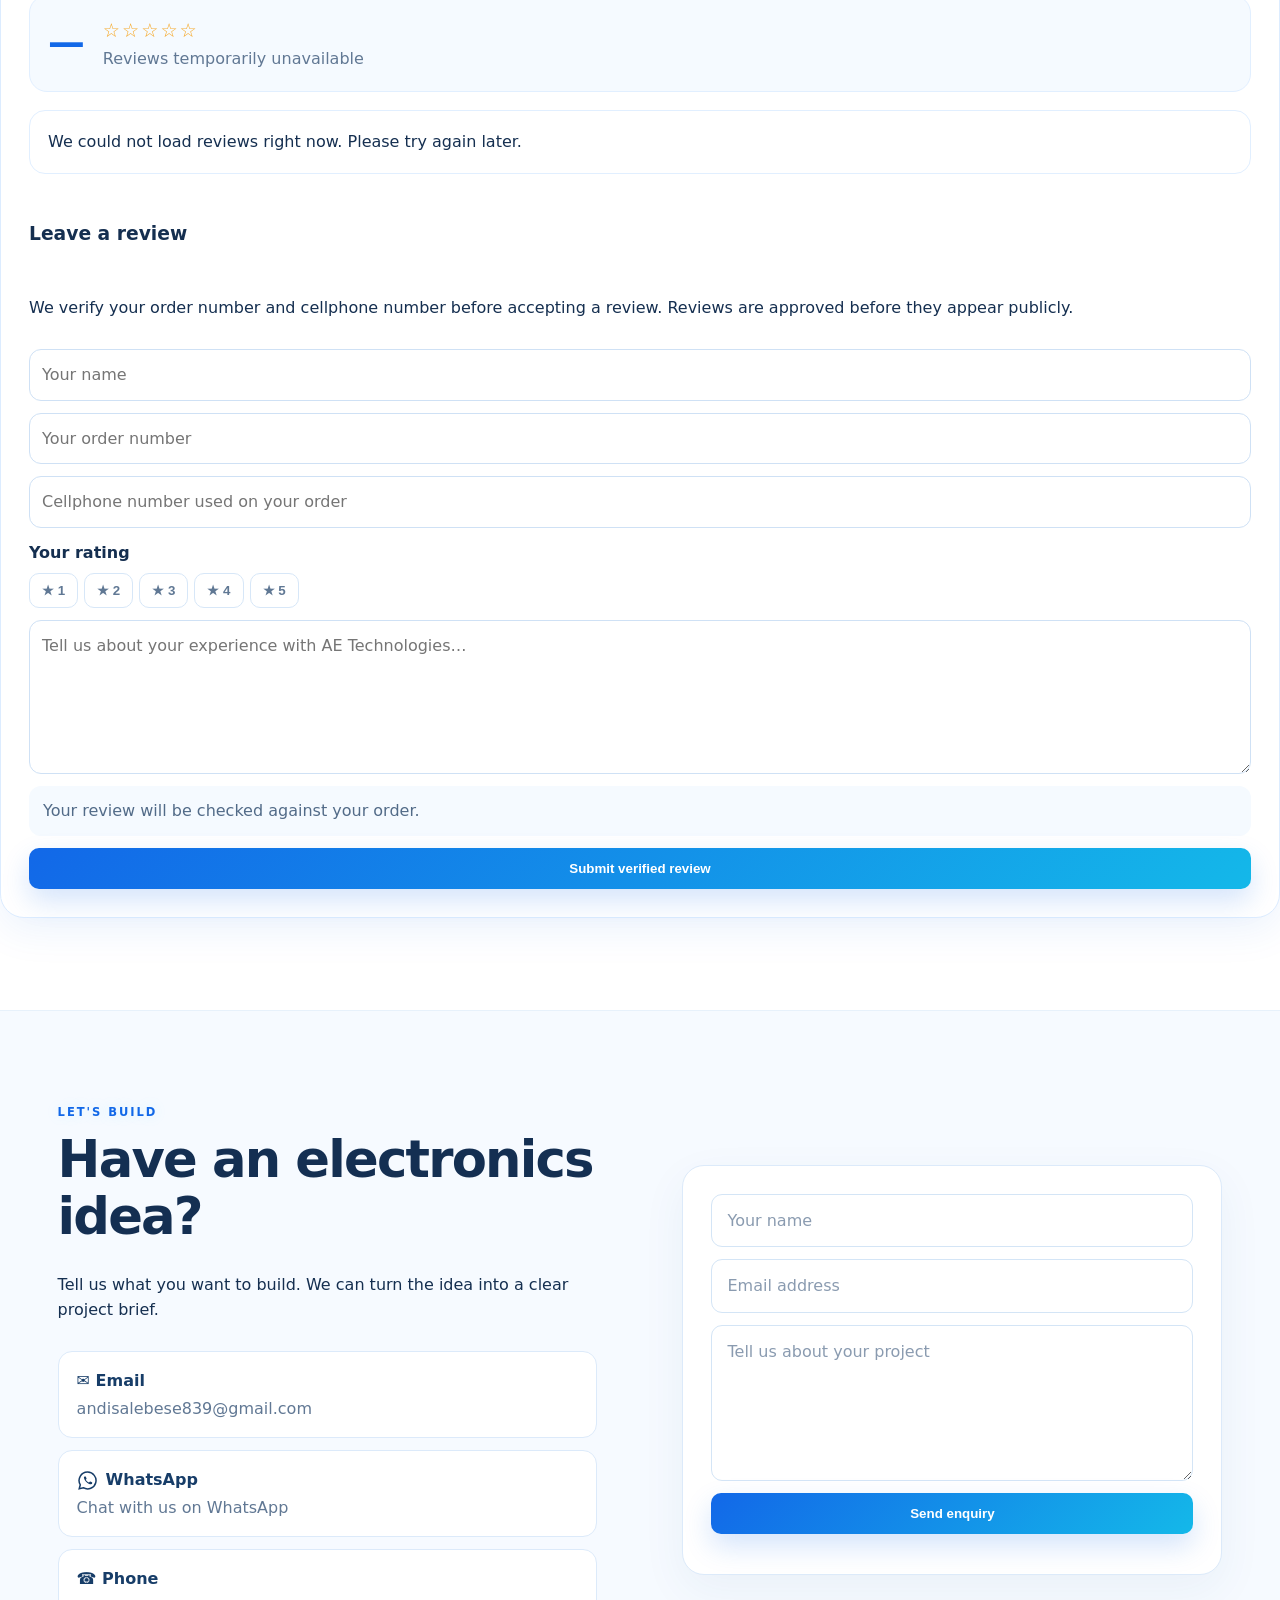
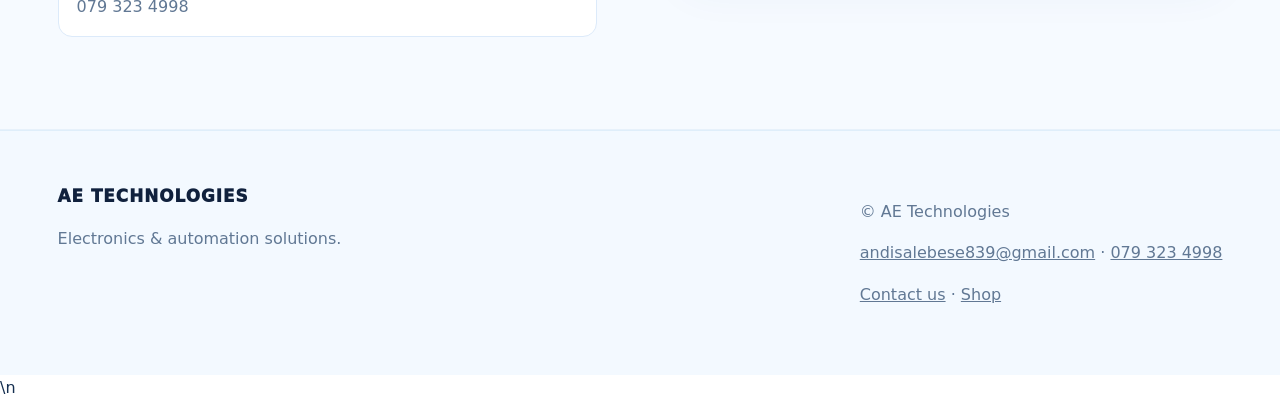
==== commit c3308356: "Simplify customer account header to initials only" ====
--- a/index.html
+++ b/index.html
@@ -108,7 +108,7 @@
     <button class="menu-btn" id="menuBtn" aria-label="Open menu">☰</button>
     <nav id="navLinks">
       <a href="#home">Home</a><a href="#shop">Shop</a><a href="#services">Services</a><a href="#about">About</a><a href="#faq">FAQs</a><a href="#contact">Contact</a>
-      <button class="account-btn" id="loginBtn" type="button">Login</button><button class="account-btn" id="signupBtn" type="button">Sign up</button><div class="account-area"><button class="account-avatar" id="accountAvatar" type="button" hidden aria-label="Open customer account"><span id="accountAvatarInitials">AE</span></button><div class="account-popover" id="accountPopover" hidden><strong id="accountAvatarName">Customer</strong><span id="accountAvatarEmail"></span><button type="button" id="customerLogoutBtn">Log out</button></div></div><button class="cart-btn" id="cartBtn">Cart <span id="cartCount">0</span></button><button class="track-btn" id="trackBtn">Track order</button><button class="owner-quick-btn" id="ownerQuickBtn" type="button" hidden>Admin</button>
+      <button class="account-btn" id="loginBtn" type="button">Login</button><button class="account-btn" id="signupBtn" type="button">Sign up</button><div class="account-area"><button class="account-avatar" id="accountAvatar" type="button" hidden aria-label="Open customer account"><span id="accountAvatarInitials">AE</span></button></div><button class="cart-btn" id="cartBtn">Cart <span id="cartCount">0</span></button><button class="track-btn" id="trackBtn">Track order</button><button class="owner-quick-btn" id="ownerQuickBtn" type="button" hidden>Admin</button>
     </nav>
   </div>
 </header>
--- a/style.css
+++ b/style.css
@@ -106,3 +106,97 @@
 
 /* AE BRAND MONOGRAM */
 .brand{display:inline-flex!important;align-items:center!important;gap:10px!important;text-decoration:none!important}.brand-logo{width:42px!important;height:42px!important;display:block!important;flex:0 0 auto!important}.brand-name{display:inline-block!important;color:#17345c!important;letter-spacing:.06em!important;font-weight:800!important}.brand-name span{color:#1268e8!important}.hero-logo-mark{position:relative;z-index:2;width:108px;height:108px;margin:0 auto 6px;display:grid;place-items:center}.hero-logo-mark img{width:100%;height:100%;display:block;filter:drop-shadow(0 12px 22px rgba(18,104,232,.12))}@media(max-width:600px){.brand-logo{width:36px!important;height:36px!important}.brand-name{font-size:.92rem!important}.hero-logo-mark{width:88px;height:88px}}
+
+
+/* AE TECHNOLOGIES — PREMIUM CORPORATE REDESIGN v17 */
+:root{
+  --blue:#1268e8;--cyan:#10b9df;--navy:#12345a;--ink:#152f50;
+  --muted:#607793;--pale:#f5faff;--border:#dbe8f5;
+}
+body{background:#fff!important;color:var(--ink)!important}
+body:before{opacity:.16!important;background-size:56px 56px!important}
+.container{width:min(1240px,91%)!important}
+.site-header{height:78px!important;background:rgba(255,255,255,.94)!important;box-shadow:0 5px 28px rgba(18,52,90,.07)!important}
+.nav{min-height:78px!important}
+.brand-logo{width:44px!important;height:44px!important}
+.brand-name{font-size:1rem!important;letter-spacing:.075em!important}
+nav{gap:3px!important}
+nav a{padding:10px 13px!important;border-radius:9px!important}
+nav a:hover{background:#f0f7ff!important}
+.cart-btn,.track-btn,.account-btn{font-size:.88rem!important}
+.hero{padding:72px 0 76px!important;background:
+ radial-gradient(circle at 78% 18%,rgba(16,185,223,.13),transparent 25%),
+ linear-gradient(180deg,#f8fcff 0%,#fff 100%)!important}
+.hero-grid{grid-template-columns:1.05fr .95fr!important;gap:76px!important}
+.hero h1{font-size:clamp(3.1rem,5.7vw,5.5rem)!important;line-height:.96!important;max-width:720px!important;color:#102c4d!important}
+.hero h1 span{color:var(--blue)!important}
+.hero-text{font-size:1.12rem!important;max-width:610px!important;color:#58718d!important}
+.eyebrow{font-size:.72rem!important;letter-spacing:.17em!important}
+.welcome-offer{margin-top:24px!important;max-width:520px!important;padding:15px 17px!important;background:#fff!important;border:1px solid #dceafb!important;border-left:4px solid var(--blue)!important;box-shadow:0 10px 30px rgba(18,104,232,.06)!important}
+.welcome-offer span{display:block!important;color:var(--blue)!important;font-weight:900!important;font-size:.72rem!important;letter-spacing:.08em!important}
+.welcome-offer strong{display:block!important;margin:3px 0!important;color:#17375b!important}
+.welcome-offer small{color:#71859c!important}
+.hero-actions{margin:27px 0 22px!important}
+.btn{border-radius:10px!important}
+.hero-type{min-height:500px!important;padding:38px!important;border-radius:28px!important;background:linear-gradient(145deg,#0c2d50,#123e69)!important;border:1px solid #2b5d87!important;box-shadow:0 28px 70px rgba(18,52,90,.20)!important}
+.hero-type:before{inset:16px!important;border-color:rgba(255,255,255,.10)!important}
+.hero-logo-mark{width:96px!important;height:96px!important;margin:0!important;align-self:flex-start!important}
+.hero-logo-mark img{filter:drop-shadow(0 10px 20px rgba(0,0,0,.16))!important}
+.hero-type-top{color:#b9d4eb!important}
+.hero-type-top span:first-child{color:#fff!important}
+.hero-type-word{font-family:Georgia,"Times New Roman",serif!important;font-size:clamp(4rem,7vw,6.4rem)!important;color:#fff!important}
+.hero-type-word.accent{color:#56d8fa!important;margin-left:12%!important}
+.hero-type-line{width:48%!important;background:#56d8fa!important}
+.hero-type-bottom strong{font-size:1.08rem!important}
+.hero-type-bottom p{color:#a9c6df!important}
+
+.section{padding:92px 0!important}
+.section.muted{background:#f6faff!important}
+.section-head{margin-bottom:10px!important}
+.section h2{font-size:clamp(2.15rem,4vw,3.25rem)!important;max-width:780px!important}
+.search{height:48px!important}
+.product-grid{grid-template-columns:repeat(3,1fr)!important;gap:24px!important}
+.product{padding:18px!important;border-radius:18px!important;box-shadow:0 10px 34px rgba(18,52,90,.055)!important}
+.product .pic{height:190px!important;margin-bottom:16px!important}
+.product h3{font-size:1.16rem!important}
+.product p{min-height:66px!important}
+.product-row{margin-top:8px!important}
+.small-btn{padding:10px 14px!important}
+
+.service-grid{grid-template-columns:repeat(3,1fr)!important;gap:22px!important}
+.service-grid article{min-height:245px!important;padding:28px!important}
+.service-grid article:nth-child(4),.service-grid article:nth-child(5){grid-column:span 1}
+.service-grid article:hover{transform:translateY(-5px)!important}
+
+.about-grid,.contact-grid{gap:85px!important}
+.stats div{padding:24px!important}
+.stats strong{font-size:2.2rem!important}
+
+#faq .faq-wrap{max-width:920px!important}
+.faq-item{box-shadow:0 7px 24px rgba(18,104,232,.045)!important}
+.faq-question{padding:21px 23px!important}
+
+.contact-form{padding:28px!important}
+footer{padding:52px 0!important}
+
+.whatsapp-float{display:grid!important;width:48px!important;height:48px!important;right:22px!important;bottom:22px!important;font-size:1.35rem!important}
+.whatsapp-float:after{content:"";position:absolute;inset:-4px;border:1px solid rgba(37,211,102,.18);border-radius:50%}
+
+@media(max-width:980px){
+ .hero-grid{grid-template-columns:1fr!important;gap:40px!important}
+ .hero-type{min-height:440px!important}
+ .product-grid,.service-grid{grid-template-columns:repeat(2,1fr)!important}
+}
+@media(max-width:700px){
+ .site-header,.nav{height:68px!important;min-height:68px!important}
+ .brand-logo{width:37px!important;height:37px!important}
+ .hero{padding:56px 0 58px!important}
+ .hero h1{font-size:clamp(2.7rem,13vw,4rem)!important}
+ .hero-type{min-height:400px!important;padding:28px!important}
+ .hero-logo-mark{width:78px!important;height:78px!important}
+ .hero-type-word{font-size:clamp(3.5rem,16vw,5rem)!important}
+ .section{padding:66px 0!important}
+ .product-grid,.service-grid{grid-template-columns:1fr!important}
+ .product .pic{height:200px!important}
+ .about-grid,.contact-grid{gap:38px!important}
+}
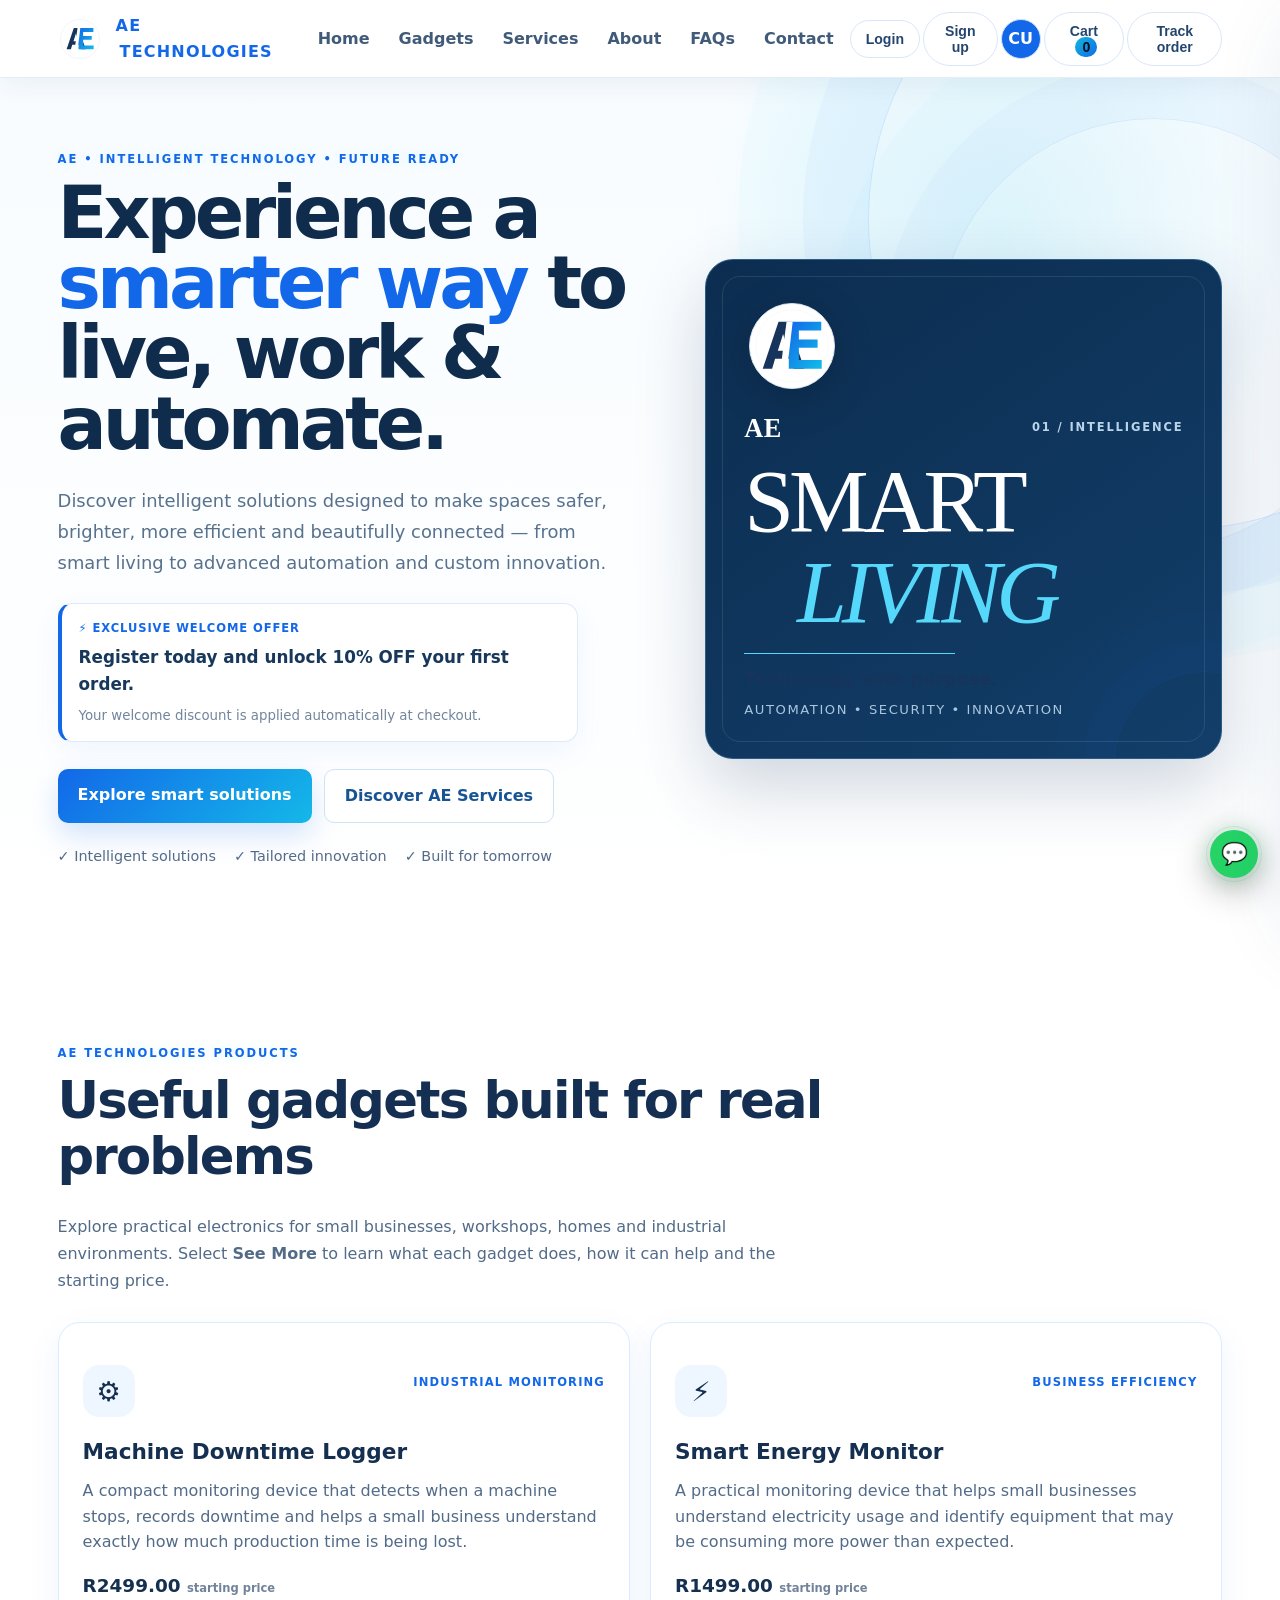
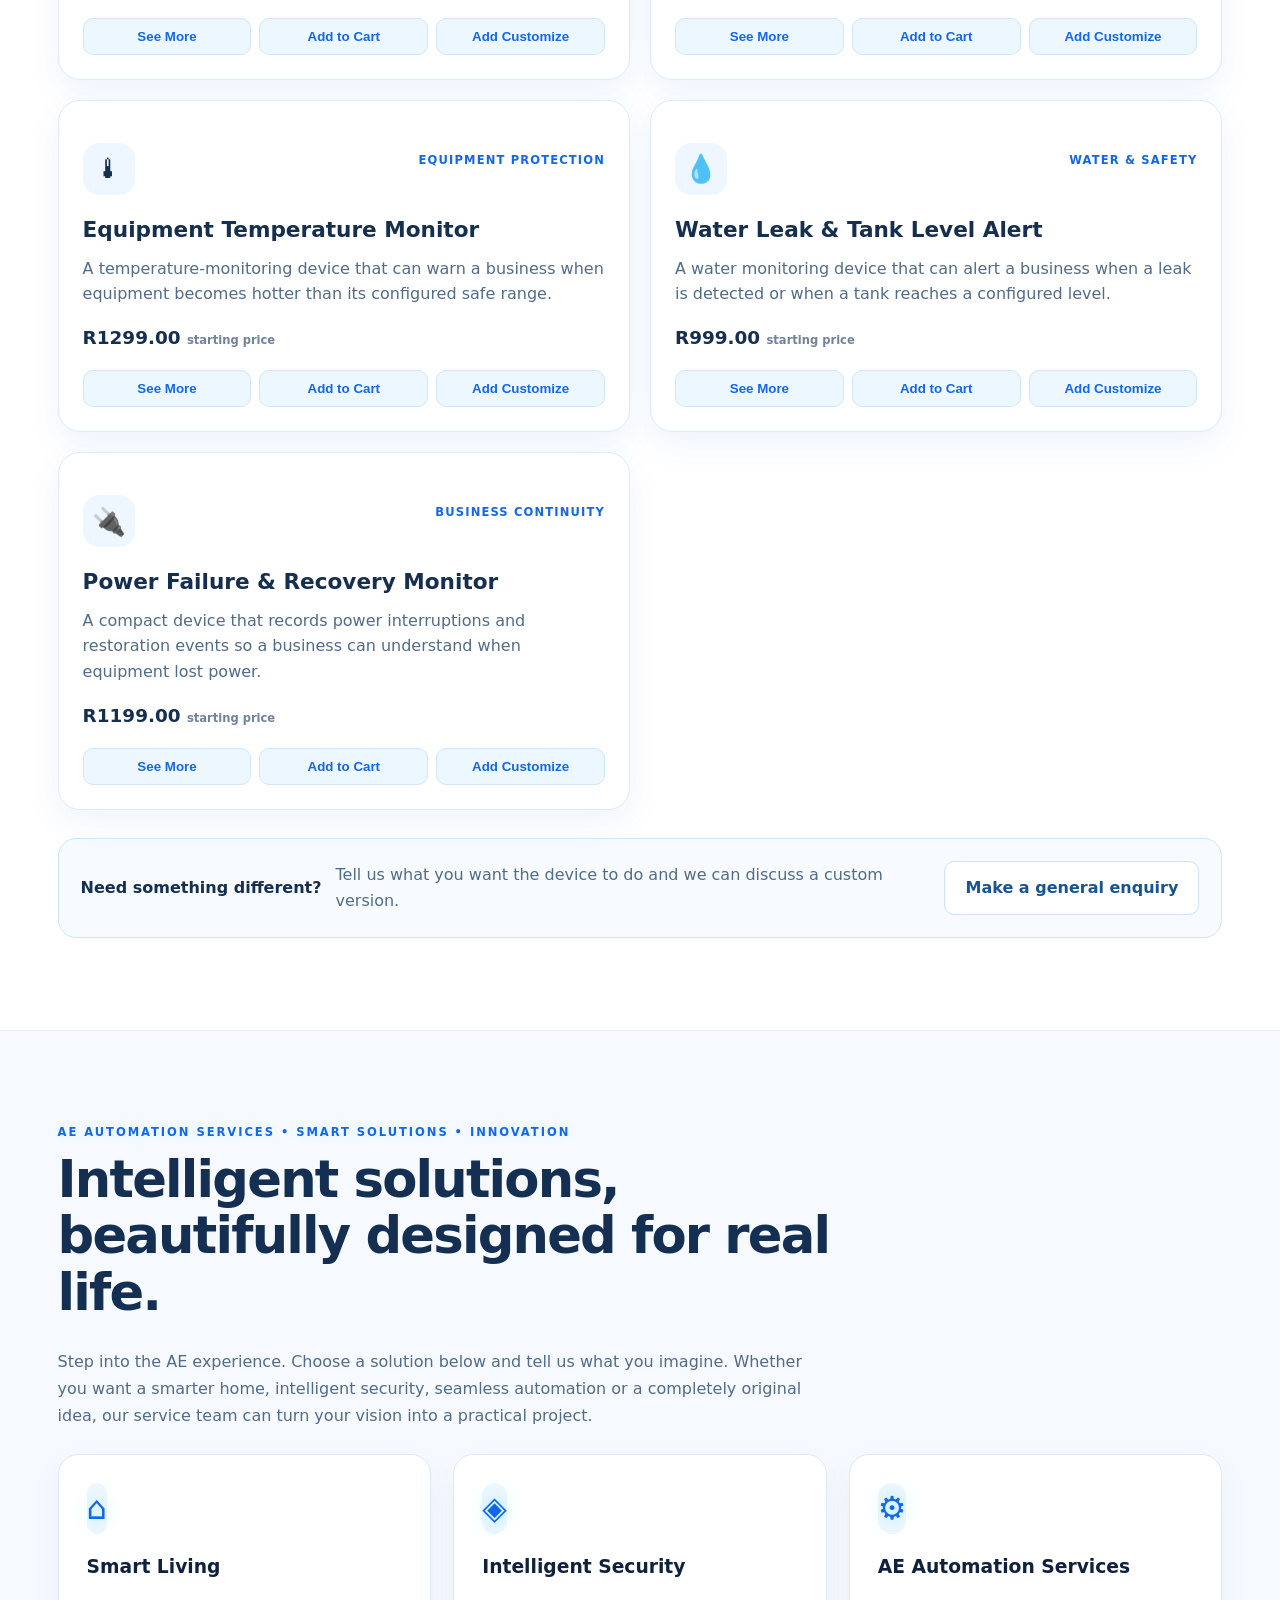
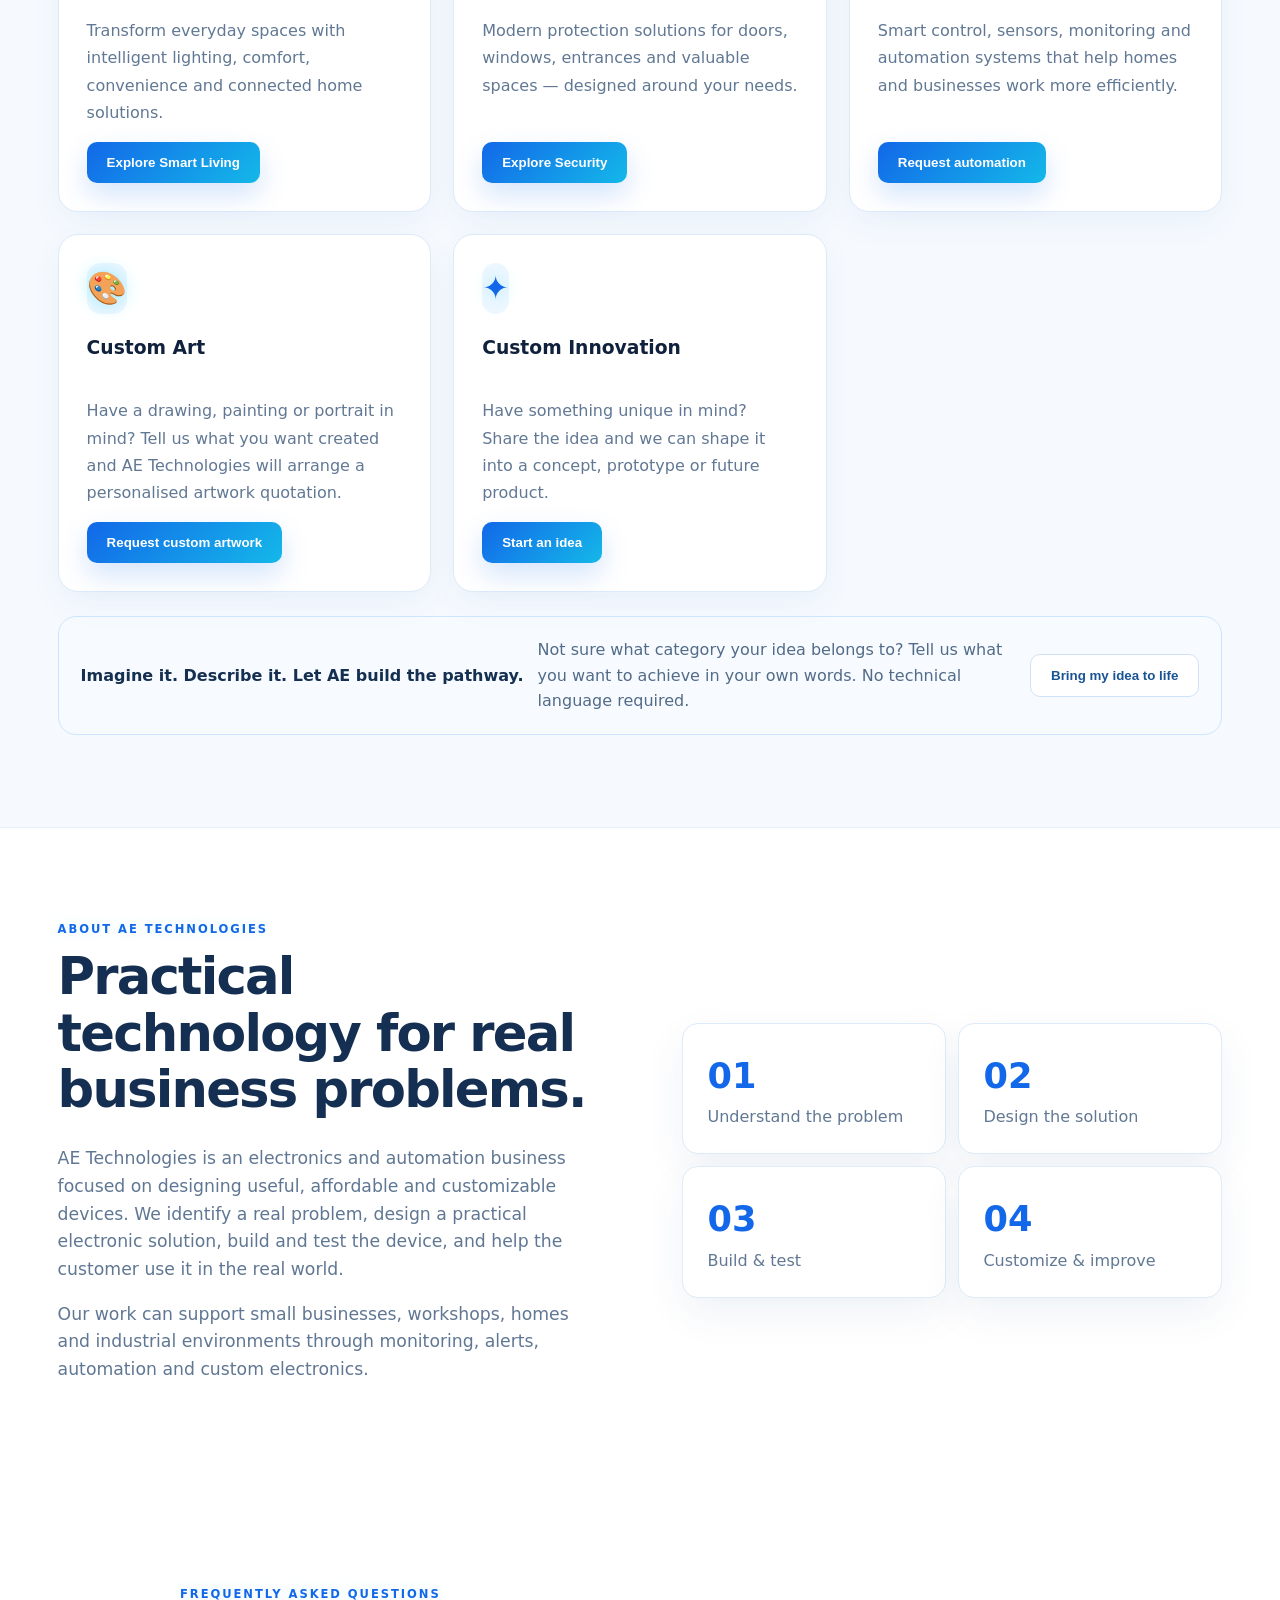
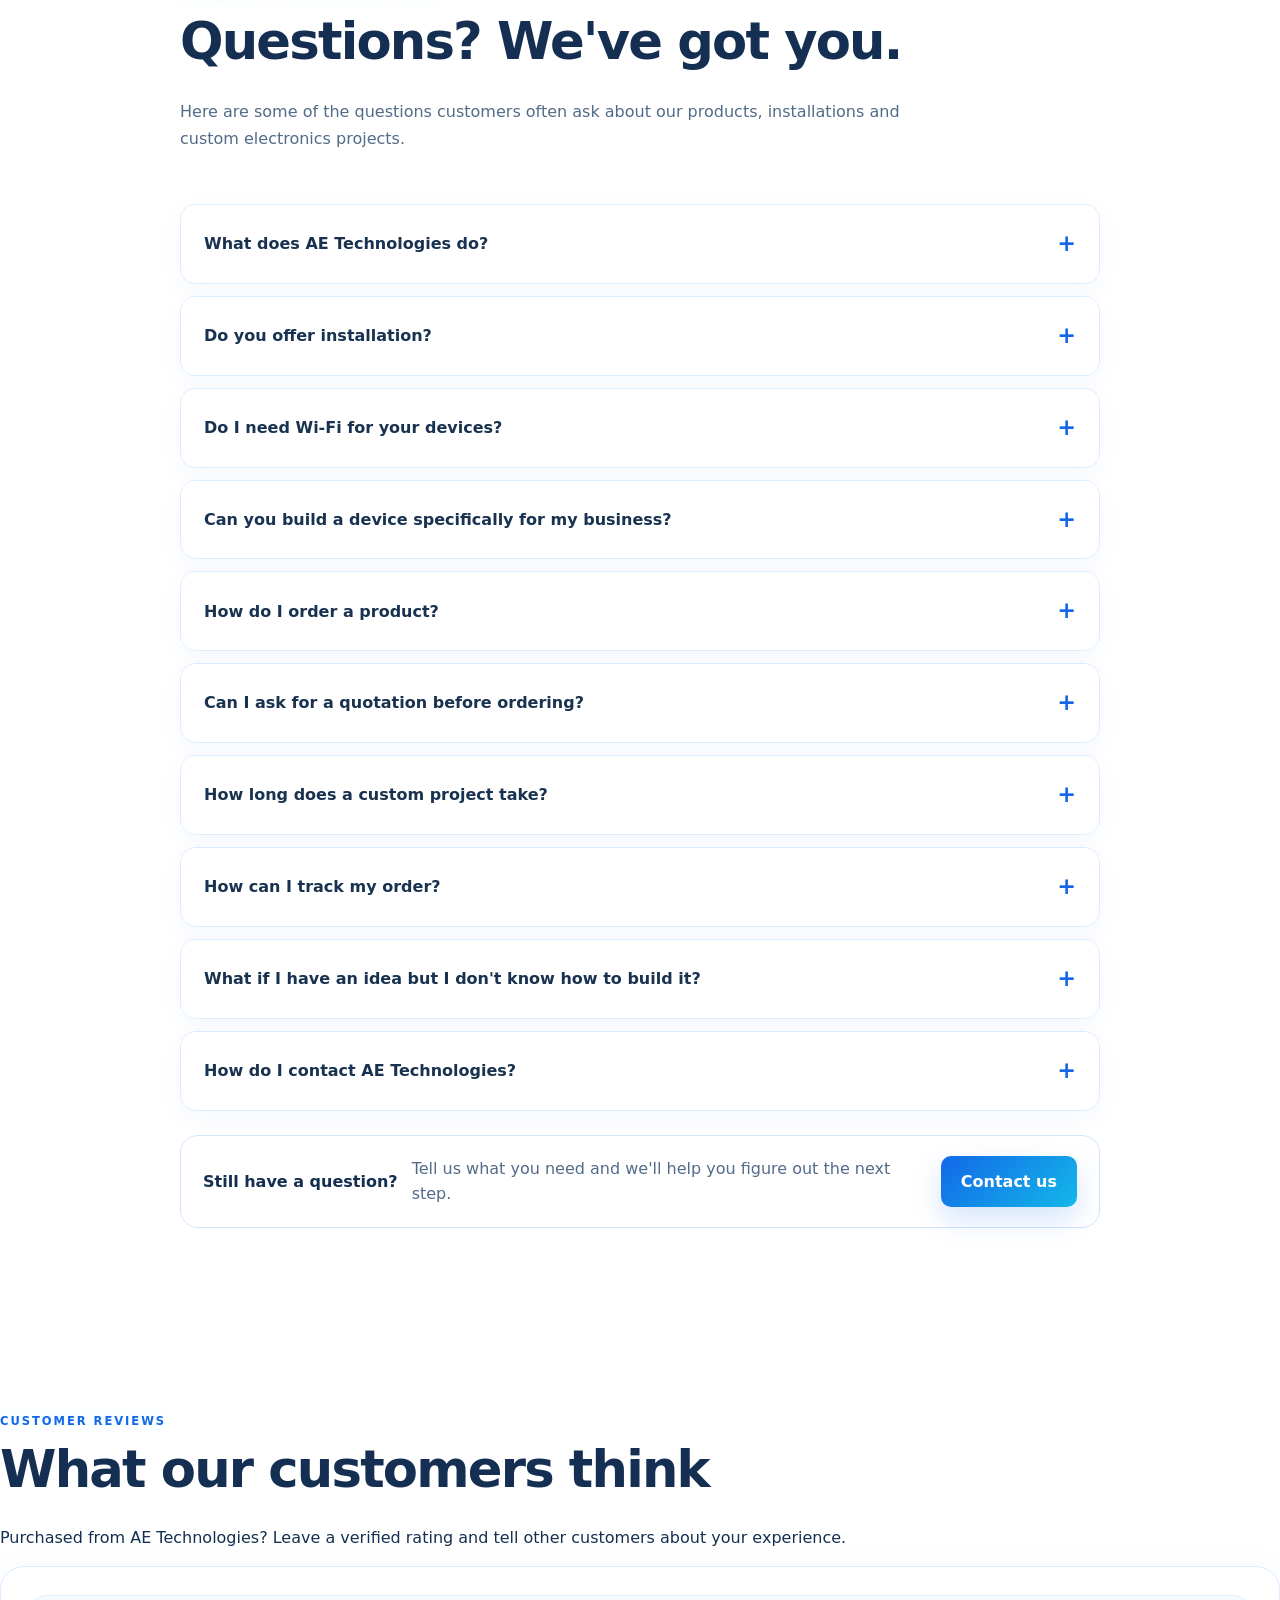
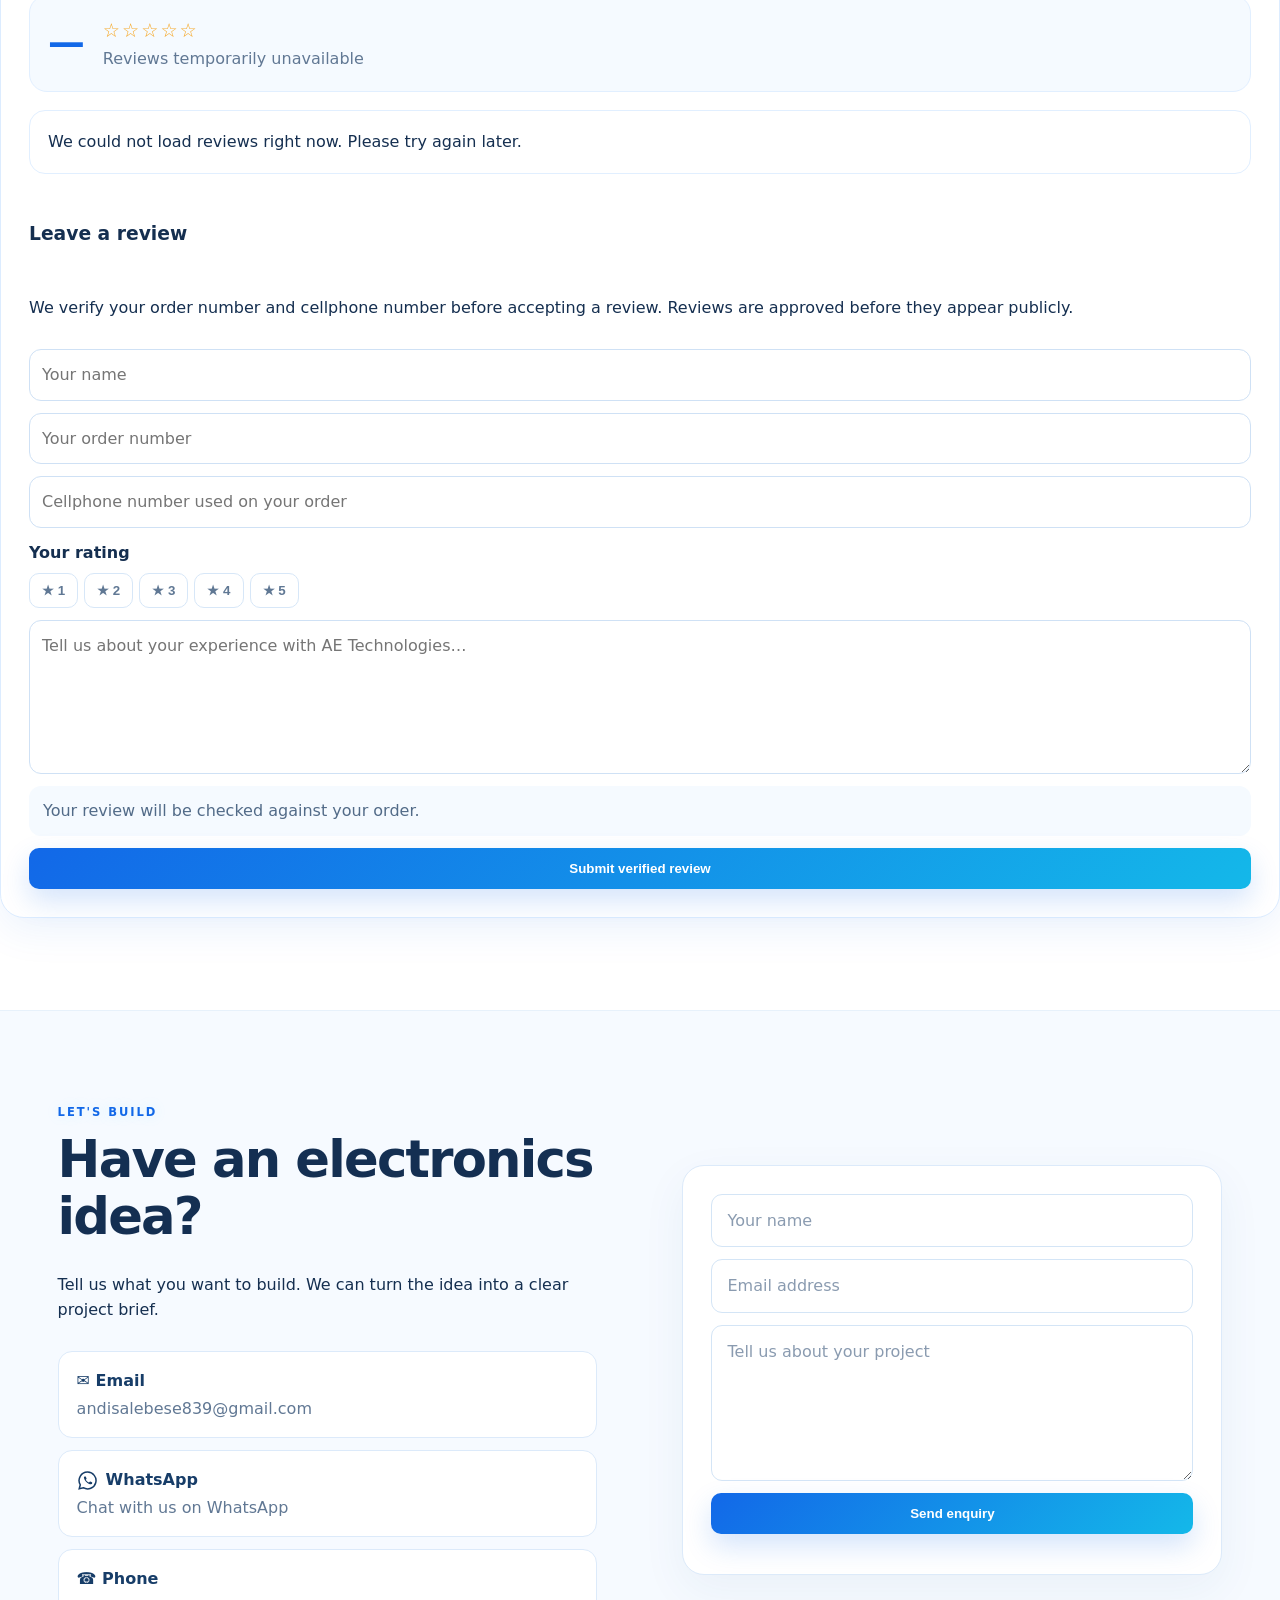
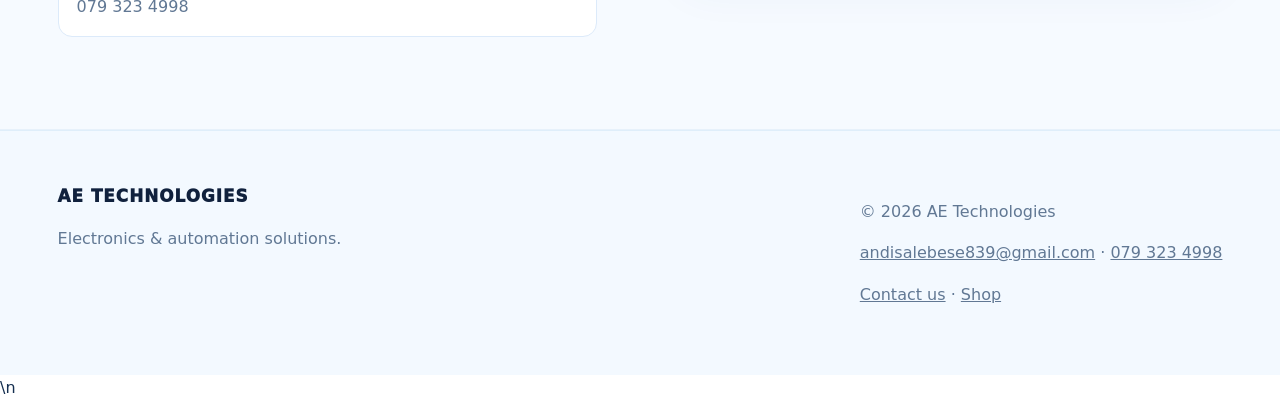
==== commit ba05c67a: "Add customer account dashboard and saved address area" ====
--- a/index.html
+++ b/index.html
@@ -100,6 +100,18 @@
 @media(max-width:720px){.bank-details{grid-template-columns:1fr}}
 </style><style>.whatsapp-contact-label{display:inline-flex;align-items:center;gap:8px}.whatsapp-logo{width:21px;height:21px;display:inline-block;flex:none}</style><style>.payment-proof-options{margin-top:14px;padding:14px;border:1px solid #e1efff;border-radius:12px;background:#fff;display:grid;gap:8px}.payment-proof-options>span{color:#64748b;font-size:.9rem;line-height:1.5}.payment-proof-buttons{display:flex;gap:8px;flex-wrap:wrap}@media(max-width:720px){.payment-proof-buttons .small-btn{width:100%;box-sizing:border-box;text-align:center}}</style><style>
 .account-area{position:relative;display:inline-flex;align-items:center}.account-avatar{width:40px;height:40px;border-radius:50%;border:1px solid #cfe1f5;background:#1268e8;color:#fff;font:inherit;font-weight:900;cursor:pointer;display:inline-flex;align-items:center;justify-content:center}.account-avatar:hover{filter:brightness(.96)}.account-popover{position:absolute;right:0;top:calc(100% + 10px);z-index:1200;width:220px;padding:14px;background:#fff;border:1px solid #dcecff;border-radius:14px;box-shadow:0 16px 40px rgba(7,13,25,.15);display:grid;gap:7px}.account-popover span{color:#64748b;font-size:.85rem;overflow:hidden;text-overflow:ellipsis}.account-popover button{margin-top:5px;border:1px solid #d8e4f2;background:#f8fbff;border-radius:9px;padding:9px;font:inherit;font-weight:800;cursor:pointer}.account-popover button:hover{background:#eef6ff}@media(max-width:720px){.account-popover{right:auto;left:0}}
+</style><style>
+/* CUSTOMER ACCOUNT DASHBOARD */
+.account-dashboard-card{width:min(760px,100%)!important}
+.account-dashboard-grid{display:grid;gap:18px}
+.account-profile-panel{display:flex;align-items:center;gap:15px;padding:18px;background:#f5faff;border:1px solid #dceafa;border-radius:18px}
+.account-profile-panel strong{display:block;color:#17375b;font-size:1.15rem}.account-profile-panel span,.account-profile-panel small{display:block;color:#647b96;margin-top:3px}
+.account-menu-grid{display:grid;grid-template-columns:1fr 1fr;gap:12px}
+.account-menu-card{border:1px solid #dceafa;background:#fff;border-radius:16px;padding:18px;text-align:left;cursor:pointer;display:grid;gap:6px;transition:.18s ease}
+.account-menu-card:hover{border-color:#9bc9ff;box-shadow:0 10px 25px rgba(18,104,232,.08);transform:translateY(-2px)}
+.account-menu-card strong{color:#17375b;font-size:1rem}.account-menu-card small{color:#647b96;line-height:1.45}.account-menu-icon{font-size:1.35rem;color:#1268e8;font-weight:900}
+.account-subhead{display:flex;justify-content:space-between;align-items:center;margin-bottom:10px;color:#17375b}
+@media(max-width:600px){.account-menu-grid{grid-template-columns:1fr}.account-dashboard-card{padding:18px!important}}
 </style></head>
 <body>
 <header class="site-header">
@@ -366,7 +378,7 @@
   </div>
 </div>
 <div class="overlay" id="overlay"></div>
-<div class="account-modal" id="accountModal" aria-hidden="true"><div class="account-card"><div class="cart-head"><div><p class="eyebrow">AE TECHNOLOGIES ACCOUNT</p><h2 id="accountTitle">Create your account</h2></div><button type="button" id="closeAccount" aria-label="Close account">×</button></div><div class="account-switch"><button type="button" id="accountLoginTab" class="account-tab active">Login</button><button type="button" id="accountSignupTab" class="account-tab">Sign up</button></div><div class="account-visual"><div class="mini-robot">◉</div><div><strong>10% OFF YOUR FIRST ORDER</strong><span>Create an account to unlock your first-order discount. Already registered? Log in anytime.</span></div></div><form id="accountForm" class="account-form"><div id="signupFields"><label>Full name<input id="accountName" autocomplete="name" placeholder="Your full name"></label><label>Cellphone number<input id="accountPhone" type="tel" autocomplete="tel" placeholder="079 123 4567"></label></div><label>Email address<input id="accountEmail" required type="email" autocomplete="email" placeholder="you@example.com"></label><label>Password<input id="accountPassword" required type="password" autocomplete="current-password" placeholder="Your password"></label><button class="btn primary" id="accountSubmitBtn" type="submit">Create account & unlock 10%</button><div id="accountStatus" class="account-status" role="status" aria-live="polite"></div></form><div id="accountWelcome" hidden></div></div></div>
+<div class="account-modal" id="accountModal" aria-hidden="true"><div class="account-card account-dashboard-card"><div class="cart-head"><div><p class="eyebrow">AE TECHNOLOGIES ACCOUNT</p><h2 id="accountTitle">Your account</h2></div><button type="button" id="closeAccount" aria-label="Close account">×</button></div><div id="accountDashboard" hidden></div><div id="accountAuthView"><div class="account-switch"><button type="button" id="accountLoginTab" class="account-tab active">Login</button><button type="button" id="accountSignupTab" class="account-tab">Sign up</button></div><div class="account-visual"><div class="mini-robot">◉</div><div><strong>10% OFF YOUR FIRST ORDER</strong><span>Create an account to unlock your first-order discount. Already registered? Log in anytime.</span></div></div><form id="accountForm" class="account-form"><div id="signupFields"><label>Full name<input id="accountName" autocomplete="name" placeholder="Your full name"></label><label>Cellphone number<input id="accountPhone" type="tel" autocomplete="tel" placeholder="079 123 4567"></label></div><label>Email address<input id="accountEmail" required type="email" autocomplete="email" placeholder="you@example.com"></label><label>Password<input id="accountPassword" required type="password" autocomplete="current-password" placeholder="Your password"></label><button class="btn primary" id="accountSubmitBtn" type="submit">Create account & unlock 10%</button><div id="accountStatus" class="account-status" role="status" aria-live="polite"></div></form></div></div></div>
 
 
 <!-- Private owner area: hidden until the owner uses Alt + Shift + A -->
